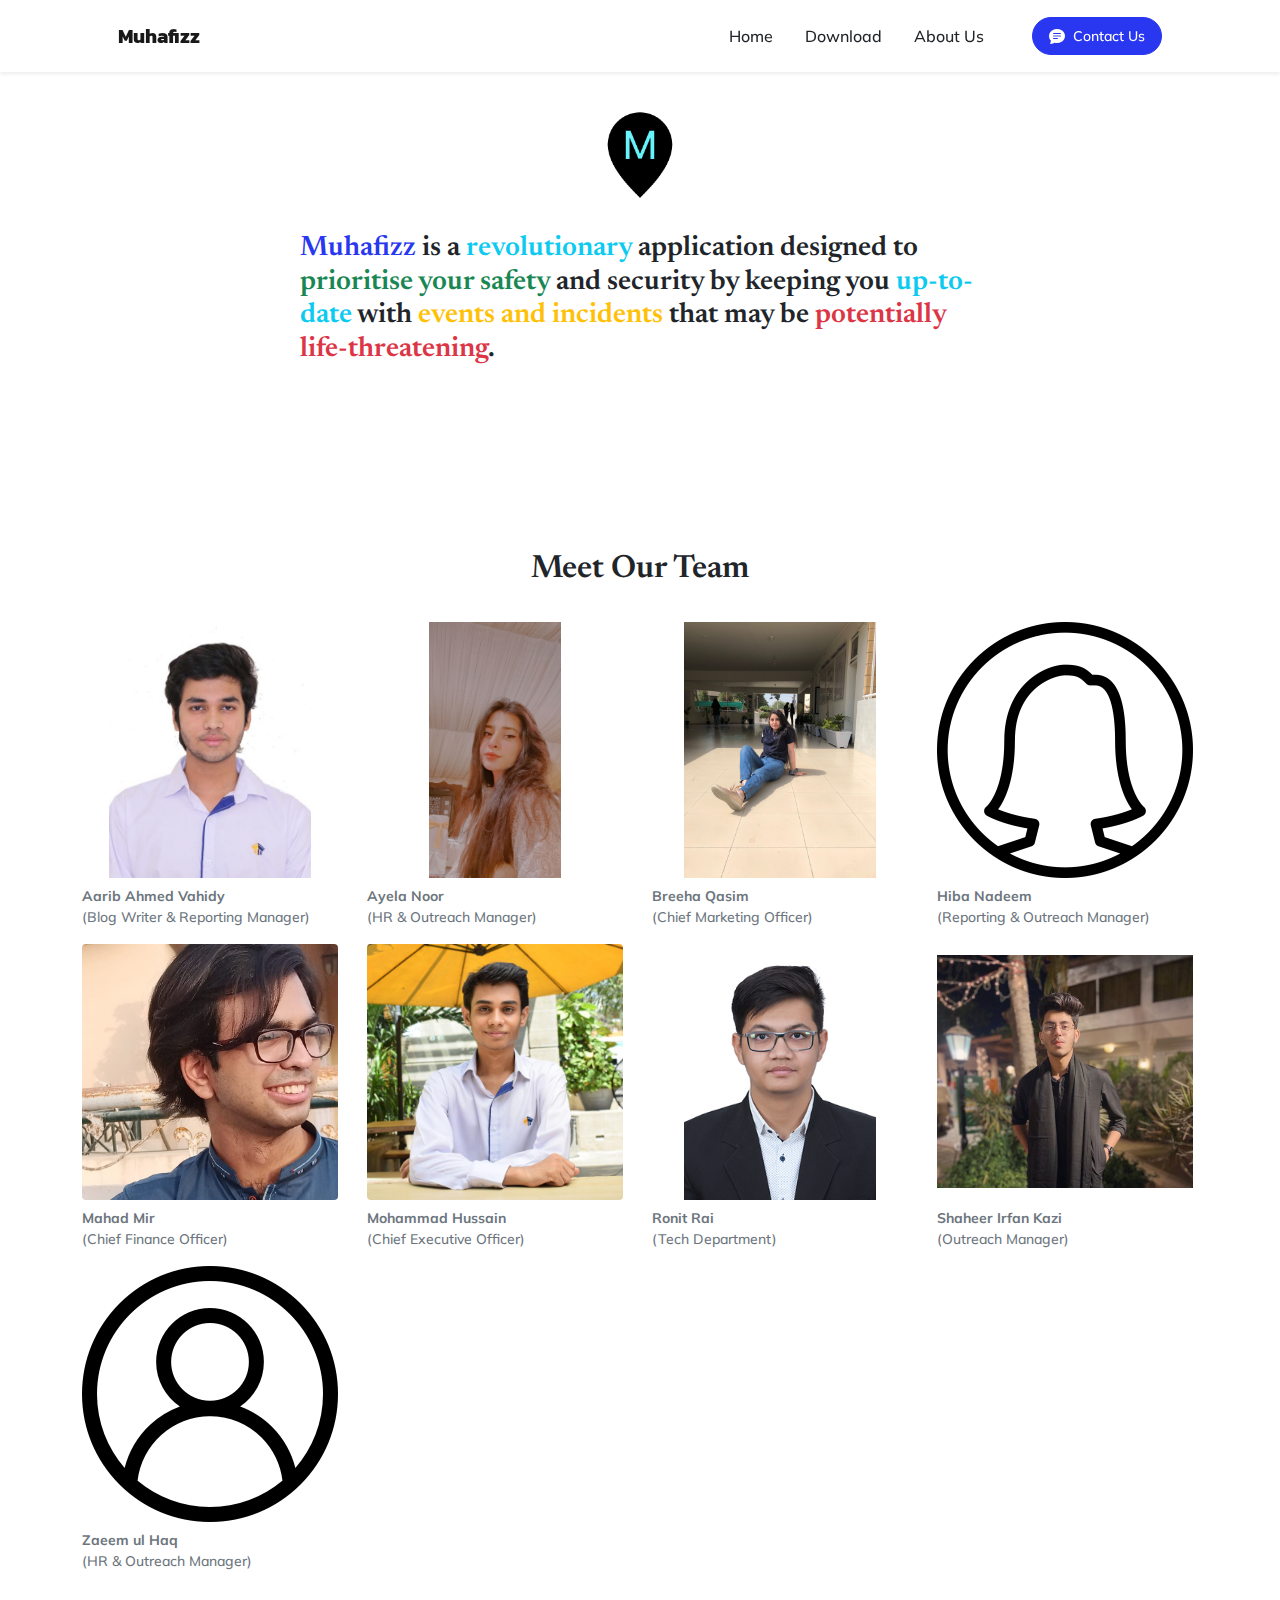
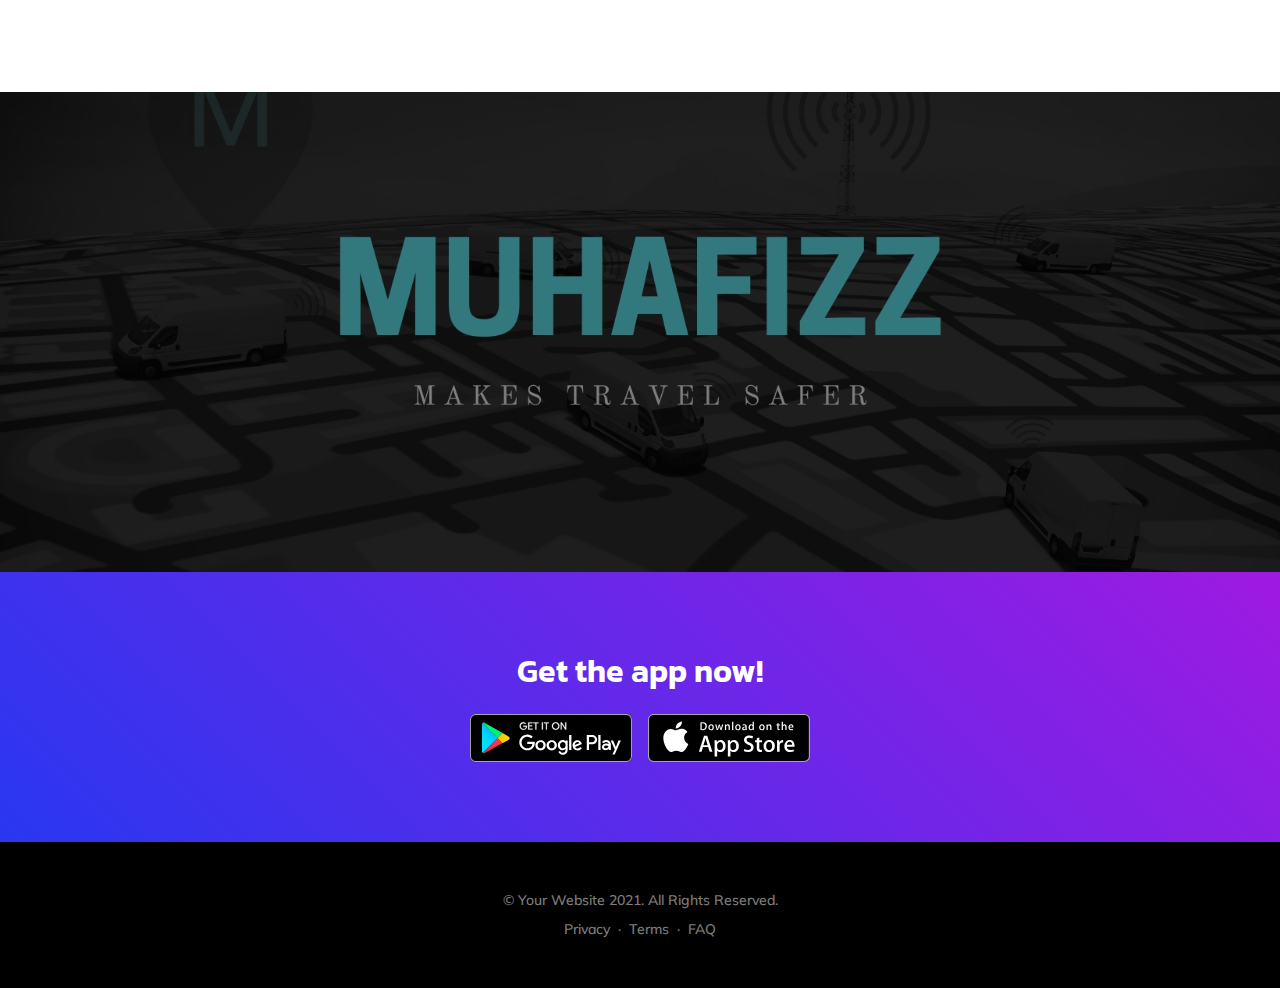
==== about.html @ 5a7ac637 "blog rem" ====
<!DOCTYPE html>
<html lang="en">
    <head>
        <meta charset="utf-8" />
        <meta name="viewport" content="width=device-width, initial-scale=1, shrink-to-fit=no" />
        <meta name="description" content="" />
        <meta name="author" content="" />
        <title>Muhafizz | Travel Safe</title>
        <link rel="icon" type="image/x-icon" href="assets/img/6.ico" />
        <!-- Bootstrap icons-->
        <link href="https://cdn.jsdelivr.net/npm/bootstrap-icons@1.5.0/font/bootstrap-icons.css" rel="stylesheet" />
        <!-- Google fonts-->
        <link rel="preconnect" href="https://fonts.gstatic.com" />
        <link href="https://fonts.googleapis.com/css2?family=Newsreader:ital,wght@0,600;1,600&amp;display=swap" rel="stylesheet" />
        <link href="https://fonts.googleapis.com/css2?family=Mulish:ital,wght@0,300;0,500;0,600;0,700;1,300;1,500;1,600;1,700&amp;display=swap" rel="stylesheet" />
        <link href="https://fonts.googleapis.com/css2?family=Kanit:ital,wght@0,400;1,400&amp;display=swap" rel="stylesheet" />
        <!-- Core theme CSS (includes Bootstrap)-->
        <link href="css/styles.css" rel="stylesheet" />
        <style>
            figure > img{
                aspect-ratio: 1/1;
                 object-fit: scale-down;
                  background-color: white;
                   width: 256px;
            }
        </style>
    </head>
    <body id="page-top">
        <!-- Navigation-->
        <nav class="navbar navbar-expand-lg navbar-light fixed-top shadow-sm" id="mainNav">
            <div class="container px-5">
                <a class="navbar-brand fw-bold" href="index.html">Muhafizz</a>
                <button class="navbar-toggler" type="button" data-bs-toggle="collapse" data-bs-target="#navbarResponsive" aria-controls="navbarResponsive" aria-expanded="false" aria-label="Toggle navigation">
                    Menu
                    <i class="bi-list"></i>
                </button>
                <div class="collapse navbar-collapse" id="navbarResponsive">
                    <ul class="navbar-nav ms-auto me-4 my-3 my-lg-0">
                        <li class="nav-item"><a class="nav-link me-lg-3" href="index.html">Home</a></li>
                        <!-- <li class="nav-item"><a class="nav-link me-lg-3" target="_blank" href="muhafizz.blogspot.com">Blog</a></li>-->
                        <li class="nav-item"><a class="nav-link me-lg-3" href="index.html#download">Download</a></li>
                        <li class="nav-item"><a class="nav-link me-lg-3" href="about.html">About Us</a></li>
                    </ul>
                    <button class="btn btn-primary rounded-pill px-3 mb-2 mb-lg-0" data-bs-toggle="modal" data-bs-target="#feedbackModal">
                        <span class="d-flex align-items-center">
                            <i class="bi-chat-text-fill me-2"></i>
                            <span class="small">Contact Us</span>
                        </span>
                    </button>
                </div>
            </div>
        </nav>
        <br>
        <!-- Quote/testimonial aside-->
        <aside class="pt-5 ">
            <div class="container px-5 ">
                <div class="row gx-5 justify-content-center">
                    <div class="col-xl-8">
                        <center>
                        <img src="assets/img/logotrans.png" alt="..." style="aspect-ratio: 1/1; width: 10rem;" />
                    </center>
                        <div class="h2 fs-3 text-dark mb-4"><span class="text-primary">Muhafizz</span> is a <span class="text-info">revolutionary</span> application designed to <span class="text-success">prioritise your safety</span> and security by keeping you <span class="text-info">up-to-date</span> with <span class="text-warning">events and incidents</span> that may be <span class="text-danger">potentially life-threatening</span>. </div>
                        
                    </div>
                </div>
            </div>
        </aside>
        <!-- Basic features section-->
       
        <section class="container">
            <h2 class="text-center">Meet Our Team</h2>
                <hr>
            <div class="row">
                <figure class="figure col-lg-3 col-md-4 col-sm-6 col-6">
                    <img src="assets/img/Aarib-Ahmed-Vahidy.jpeg" class="figure-img img-fluid rounded" alt="Aarib Ahmed Vahidy">
                    <figcaption class="figure-caption"><b>Aarib Ahmed Vahidy</b> <br> (Blog Writer & Reporting Manager)</figcaption>
                </figure>
                <figure class="figure col-lg-3 col-md-4 col-sm-6 col-6">
                    <img src="assets/img/ayela-noor.jpeg" class="figure-img img-fluid rounded" alt="Aarib Ahmed Vahidy">
                    <figcaption class="figure-caption"><b>Ayela Noor</b> <br> (HR & Outreach Manager)</figcaption>
                </figure>
                <figure class="figure col-lg-3 col-md-4 col-sm-6 col-6">
                    <img src="assets/img/breeha-qasim.jpeg" class="figure-img img-fluid rounded" alt="Breeha Qasim">
                    <figcaption class="figure-caption"><b>Breeha Qasim</b> <br>(Chief Marketing Officer)</figcaption>
                </figure>
                <figure class="figure col-lg-3 col-md-4 col-sm-6 col-6">
                    <img src="assets/img/def-female.png" class="figure-img img-fluid rounded" alt="Breeha Qasim">
                    <figcaption class="figure-caption"><b>Hiba Nadeem</b> <br>(Reporting & Outreach Manager)</figcaption>
                </figure>
                <figure class="figure col-lg-3 col-md-4 col-sm-6 col-6">
                    <img src="assets/img/mahad-mir.jpeg"  class="figure-img img-fluid rounded" alt="Mahad Mir">
                    <figcaption class="figure-caption"><b>Mahad Mir</b> <br> (Chief Finance Officer)</figcaption>
                </figure>
                <figure class="figure col-lg-3 col-md-4 col-sm-6 col-6">
                    <img src="assets/img/mohammad-hussain.jfif"  class="figure-img img-fluid rounded" alt="Mahad Mir">
                    <figcaption class="figure-caption"><b>Mohammad Hussain</b> <br> (Chief Executive Officer)</figcaption>
                </figure>
                <figure class="figure col-lg-3 col-md-4 col-sm-6 col-6">
                    <img src="assets/img/ronit-rai.jpg"  class="figure-img img-fluid rounded" alt="Mahad Mir">
                    <figcaption class="figure-caption"><b>Ronit Rai</b> <br> (Tech Department)</figcaption>
                </figure>
                <figure class="figure col-lg-3 col-md-4 col-sm-6 col-6">
                    <img src="assets/img/Shaheer-irfan-kazi.jpeg" class="figure-img img-fluid rounded" alt="Shaheer Irfan Kazi">
                    <figcaption class="figure-caption"><b>Shaheer Irfan Kazi</b> <br>(Outreach Manager)</figcaption>
                </figure>
                <figure class="figure col-lg-3 col-md-4 col-sm-6 col-6">
                    <img src="assets/img/def-male.png" class="figure-img img-fluid rounded" alt="Shaheer Irfan Kazi">
                    <figcaption class="figure-caption"><b>Zaeem ul Haq</b> <br>(HR & Outreach Manager)</figcaption>
                </figure>
                
            </div>

            <br>
        <div class="text-center" style="justify-content: center;">
           
        </div>
        </section>
       
         <!-- Call to action section-->
        <section class="cta">
            <div class="cta-content">
                <div class="container px-5">
                    
                    
                </div>
            </div>
        </section>
        <!-- App badge section-->
        <section class="bg-gradient-primary-to-secondary" id="download">
            <div class="container px-5">
                <h2 class="text-center text-white font-alt mb-4">Get the app now!</h2>
                <div class="d-flex flex-column flex-lg-row align-items-center justify-content-center">
                    <a class="me-lg-3 mb-4 mb-lg-0" href="#!"><img class="app-badge" src="assets/img/google-play-badge.svg" alt="..." /></a>
                    <a href="#!"><img class="app-badge" src="assets/img/app-store-badge.svg" alt="..." /></a>
                </div>
            </div>
        </section>
        <!-- Footer-->
        <footer class="bg-black text-center py-5">
            <div class="container px-5">
                <div class="text-white-50 small">
                    <div class="mb-2">&copy; Your Website 2021. All Rights Reserved.</div>
                    <a href="#!">Privacy</a>
                    <span class="mx-1">&middot;</span>
                    <a href="#!">Terms</a>
                    <span class="mx-1">&middot;</span>
                    <a href="#!">FAQ</a>
                </div>
            </div>
        </footer>

        <div class="modal fade" id="feedbackModal" tabindex="-1" aria-labelledby="feedbackModalLabel" aria-hidden="true">
            <div class="modal-dialog modal-dialog-centered">
                <div class="modal-content">
                    <div class="modal-header bg-gradient-primary-to-secondary p-4">
                        <h5 class="modal-title font-alt text-white" id="feedbackModalLabel">Contact Us</h5>
                        <button class="btn-close btn-close-white" type="button" data-bs-dismiss="modal" aria-label="Close"></button>
                    </div>
                    <div class="modal-body border-0 p-4">
                        <p>Official Email: muhafizz.2021@gmail.com</p>
            <p>Alternate Contact Links: <a target="_blank" href="https://linktr.ee/muhafizzofficial">Linktree</a></p>
                    </div>
                </div>
            </div>
        </div>
       
        <!-- Bootstrap core JS-->
        <script src="https://cdn.jsdelivr.net/npm/bootstrap@5.1.3/dist/js/bootstrap.bundle.min.js"></script>
        <!-- Core theme JS-->
        <script src="js/scripts.js"></script>
    </body>
</html>
---- css/styles.css ----
@charset "UTF-8";
:root {
  --bs-blue: #2937f0;
  --bs-indigo: #6610f2;
  --bs-purple: #9f1ae2;
  --bs-pink: #d63384;
  --bs-red: #dc3545;
  --bs-orange: #fd7e14;
  --bs-yellow: #ffc107;
  --bs-green: #198754;
  --bs-teal: #20c997;
  --bs-cyan: #0dcaf0;
  --bs-white: #fff;
  --bs-gray: #6c757d;
  --bs-gray-dark: #343a40;
  --bs-gray-100: #f8f9fa;
  --bs-gray-200: #e9ecef;
  --bs-gray-300: #dee2e6;
  --bs-gray-400: #ced4da;
  --bs-gray-500: #adb5bd;
  --bs-gray-600: #6c757d;
  --bs-gray-700: #495057;
  --bs-gray-800: #343a40;
  --bs-gray-900: #212529;
  --bs-primary: #2937f0;
  --bs-secondary: #9f1ae2;
  --bs-success: #198754;
  --bs-info: #0dcaf0;
  --bs-warning: #ffc107;
  --bs-danger: #dc3545;
  --bs-light: #f8f9fa;
  --bs-dark: #212529;
  --bs-primary-rgb: 41, 55, 240;
  --bs-secondary-rgb: 159, 26, 226;
  --bs-success-rgb: 25, 135, 84;
  --bs-info-rgb: 13, 202, 240;
  --bs-warning-rgb: 255, 193, 7;
  --bs-danger-rgb: 220, 53, 69;
  --bs-light-rgb: 248, 249, 250;
  --bs-dark-rgb: 33, 37, 41;
  --bs-white-rgb: 255, 255, 255;
  --bs-black-rgb: 0, 0, 0;
  --bs-body-color-rgb: 33, 37, 41;
  --bs-body-bg-rgb: 255, 255, 255;
  --bs-font-sans-serif: system-ui, -apple-system, "Segoe UI", Roboto, "Helvetica Neue", Arial, "Noto Sans", "Liberation Sans", sans-serif, "Apple Color Emoji", "Segoe UI Emoji", "Segoe UI Symbol", "Noto Color Emoji";
  --bs-font-monospace: SFMono-Regular, Menlo, Monaco, Consolas, "Liberation Mono", "Courier New", monospace;
  --bs-gradient: linear-gradient(180deg, rgba(255, 255, 255, 0.15), rgba(255, 255, 255, 0));
  --bs-body-font-family: Mulish, -apple-system, BlinkMacSystemFont, Segoe UI, Roboto, Helvetica Neue, Arial, sans-serif, Apple Color Emoji, Segoe UI Emoji, Segoe UI Symbol, Noto Color Emoji;
  --bs-body-font-size: 1rem;
  --bs-body-font-weight: 500;
  --bs-body-line-height: 1.5;
  --bs-body-color: #212529;
  --bs-body-bg: #fff;
}

*,
*::before,
*::after {
  box-sizing: border-box;
}

@media (prefers-reduced-motion: no-preference) {
  :root {
    scroll-behavior: smooth;
  }
}

body {
  margin: 0;
  font-family: var(--bs-body-font-family);
  font-size: var(--bs-body-font-size);
  font-weight: var(--bs-body-font-weight);
  line-height: var(--bs-body-line-height);
  color: var(--bs-body-color);
  text-align: var(--bs-body-text-align);
  background-color: var(--bs-body-bg);
  -webkit-text-size-adjust: 100%;
  -webkit-tap-highlight-color: rgba(0, 0, 0, 0);
}

hr {
  margin: 1rem 0;
  color: inherit;
  background-color:transparent;
  border: 0;
  opacity: 0.25;
}

hr:not([size]) {
  height: 1px;
}

h6, .h6, h5, .h5, h4, .h4, h3, .h3, h2, .h2, h1, .h1 {
  margin-top: 0;
  margin-bottom: 0.5rem;
  font-family: "Newsreader", -apple-system, BlinkMacSystemFont, "Segoe UI", Roboto, "Helvetica Neue", Arial, sans-serif, "Apple Color Emoji", "Segoe UI Emoji", "Segoe UI Symbol", "Noto Color Emoji";
  font-weight: 600;
  line-height: 1.2;
}

h1, .h1 {
  font-size: calc(1.375rem + 1.5vw);
}
@media (min-width: 1200px) {
  h1, .h1 {
    font-size: 2.5rem;
  }
}

h2, .h2 {
  font-size: calc(1.325rem + 0.9vw);
}
@media (min-width: 1200px) {
  h2, .h2 {
    font-size: 2rem;
  }
}

h3, .h3 {
  font-size: calc(1.3rem + 0.6vw);
}
@media (min-width: 1200px) {
  h3, .h3 {
    font-size: 1.75rem;
  }
}

h4, .h4 {
  font-size: calc(1.275rem + 0.3vw);
}
@media (min-width: 1200px) {
  h4, .h4 {
    font-size: 1.5rem;
  }
}

h5, .h5 {
  font-size: 1.25rem;
}

h6, .h6 {
  font-size: 1rem;
}

p {
  margin-top: 0;
  margin-bottom: 1rem;
}

abbr[title],
abbr[data-bs-original-title] {
  -webkit-text-decoration: underline dotted;
          text-decoration: underline dotted;
  cursor: help;
  -webkit-text-decoration-skip-ink: none;
          text-decoration-skip-ink: none;
}

address {
  margin-bottom: 1rem;
  font-style: normal;
  line-height: inherit;
}

ol,
ul {
  padding-left: 2rem;
}

ol,
ul,
dl {
  margin-top: 0;
  margin-bottom: 1rem;
}

ol ol,
ul ul,
ol ul,
ul ol {
  margin-bottom: 0;
}

dt {
  font-weight: 700;
}

dd {
  margin-bottom: 0.5rem;
  margin-left: 0;
}

blockquote {
  margin: 0 0 1rem;
}

b,
strong {
  font-weight: bolder;
}

small, .small {
  font-size: 0.875em;
}

mark, .mark {
  padding: 0.2em;
  background-color: #fcf8e3;
}

sub,
sup {
  position: relative;
  font-size: 0.75em;
  line-height: 0;
  vertical-align: baseline;
}

sub {
  bottom: -0.25em;
}

sup {
  top: -0.5em;
}

a {
  color: #2937f0;
  text-decoration: underline;
}
a:hover {
  color: #212cc0;
}

a:not([href]):not([class]), a:not([href]):not([class]):hover {
  color: inherit;
  text-decoration: none;
}

pre,
code,
kbd,
samp {
  font-family: var(--bs-font-monospace);
  font-size: 1em;
  direction: ltr /* rtl:ignore */;
  unicode-bidi: bidi-override;
}

pre {
  display: block;
  margin-top: 0;
  margin-bottom: 1rem;
  overflow: auto;
  font-size: 0.875em;
}
pre code {
  font-size: inherit;
  color: inherit;
  word-break: normal;
}

code {
  font-size: 0.875em;
  color: #d63384;
  word-wrap: break-word;
}
a > code {
  color: inherit;
}

kbd {
  padding: 0.2rem 0.4rem;
  font-size: 0.875em;
  color: #fff;
  background-color: #212529;
  border-radius: 0.2rem;
}
kbd kbd {
  padding: 0;
  font-size: 1em;
  font-weight: 700;
}

figure {
  margin: 0 0 1rem;
}

img,
svg {
  vertical-align: middle;
}

table {
  caption-side: bottom;
  border-collapse: collapse;
}

caption {
  padding-top: 0.5rem;
  padding-bottom: 0.5rem;
  color: #6c757d;
  text-align: left;
}

th {
  text-align: inherit;
  text-align: -webkit-match-parent;
}

thead,
tbody,
tfoot,
tr,
td,
th {
  border-color: inherit;
  border-style: solid;
  border-width: 0;
}

label {
  display: inline-block;
}

button {
  border-radius: 0;
}

button:focus:not(:focus-visible) {
  outline: 0;
}

input,
button,
select,
optgroup,
textarea {
  margin: 0;
  font-family: inherit;
  font-size: inherit;
  line-height: inherit;
}

button,
select {
  text-transform: none;
}

[role=button] {
  cursor: pointer;
}

select {
  word-wrap: normal;
}
select:disabled {
  opacity: 1;
}

[list]::-webkit-calendar-picker-indicator {
  display: none;
}

button,
[type=button],
[type=reset],
[type=submit] {
  -webkit-appearance: button;
}
button:not(:disabled),
[type=button]:not(:disabled),
[type=reset]:not(:disabled),
[type=submit]:not(:disabled) {
  cursor: pointer;
}

::-moz-focus-inner {
  padding: 0;
  border-style: none;
}

textarea {
  resize: vertical;
}

fieldset {
  min-width: 0;
  padding: 0;
  margin: 0;
  border: 0;
}

legend {
  float: left;
  width: 100%;
  padding: 0;
  margin-bottom: 0.5rem;
  font-size: calc(1.275rem + 0.3vw);
  line-height: inherit;
}
@media (min-width: 1200px) {
  legend {
    font-size: 1.5rem;
  }
}
legend + * {
  clear: left;
}

::-webkit-datetime-edit-fields-wrapper,
::-webkit-datetime-edit-text,
::-webkit-datetime-edit-minute,
::-webkit-datetime-edit-hour-field,
::-webkit-datetime-edit-day-field,
::-webkit-datetime-edit-month-field,
::-webkit-datetime-edit-year-field {
  padding: 0;
}

::-webkit-inner-spin-button {
  height: auto;
}

[type=search] {
  outline-offset: -2px;
  -webkit-appearance: textfield;
}

/* rtl:raw:
[type="tel"],
[type="url"],
[type="email"],
[type="number"] {
  direction: ltr;
}
*/
::-webkit-search-decoration {
  -webkit-appearance: none;
}

::-webkit-color-swatch-wrapper {
  padding: 0;
}

::-webkit-file-upload-button {
  font: inherit;
}

::file-selector-button {
  font: inherit;
}

::-webkit-file-upload-button {
  font: inherit;
  -webkit-appearance: button;
}

output {
  display: inline-block;
}

iframe {
  border: 0;
}

summary {
  display: list-item;
  cursor: pointer;
}

progress {
  vertical-align: baseline;
}

[hidden] {
  display: none !important;
}

.lead {
  font-size: 1.25rem;
  font-weight: 300;
}

.display-1 {
  font-size: calc(1.625rem + 4.5vw);
  font-weight: 300;
  line-height: 1.2;
}
@media (min-width: 1200px) {
  .display-1 {
    font-size: 5rem;
  }
}

.display-2 {
  font-size: calc(1.575rem + 3.9vw);
  font-weight: 300;
  line-height: 1.2;
}
@media (min-width: 1200px) {
  .display-2 {
    font-size: 4.5rem;
  }
}

.display-3 {
  font-size: calc(1.525rem + 3.3vw);
  font-weight: 300;
  line-height: 1.2;
}
@media (min-width: 1200px) {
  .display-3 {
    font-size: 4rem;
  }
}

.display-4 {
  font-size: calc(1.475rem + 2.7vw);
  font-weight: 300;
  line-height: 1.2;
}
@media (min-width: 1200px) {
  .display-4 {
    font-size: 3.5rem;
  }
}

.display-5 {
  font-size: calc(1.425rem + 2.1vw);
  font-weight: 300;
  line-height: 1.2;
}
@media (min-width: 1200px) {
  .display-5 {
    font-size: 3rem;
  }
}

.display-6 {
  font-size: calc(1.375rem + 1.5vw);
  font-weight: 300;
  line-height: 1.2;
}
@media (min-width: 1200px) {
  .display-6 {
    font-size: 2.5rem;
  }
}

.list-unstyled {
  padding-left: 0;
  list-style: none;
}

.list-inline {
  padding-left: 0;
  list-style: none;
}

.list-inline-item {
  display: inline-block;
}
.list-inline-item:not(:last-child) {
  margin-right: 0.5rem;
}

.initialism {
  font-size: 0.875em;
  text-transform: uppercase;
}

.blockquote {
  margin-bottom: 1rem;
  font-size: 1.25rem;
}
.blockquote > :last-child {
  margin-bottom: 0;
}

.blockquote-footer {
  margin-top: -1rem;
  margin-bottom: 1rem;
  font-size: 0.875em;
  color: #6c757d;
}
.blockquote-footer::before {
  content: "— ";
}

.img-fluid {
  max-width: 100%;
  height: auto;
}

.img-thumbnail {
  padding: 0.25rem;
  background-color: #fff;
  border: 1px solid #dee2e6;
  border-radius: 0.25rem;
  max-width: 100%;
  height: auto;
}

.figure {
  display: inline-block;
}

.figure-img {
  margin-bottom: 0.5rem;
  line-height: 1;
}

.figure-caption {
  font-size: 0.875em;
  color: #6c757d;
}

.container,
.container-fluid,
.container-xxl,
.container-xl,
.container-lg,
.container-md,
.container-sm {
  width: 100%;
  padding-right: var(--bs-gutter-x, 0.75rem);
  padding-left: var(--bs-gutter-x, 0.75rem);
  margin-right: auto;
  margin-left: auto;
}

@media (min-width: 576px) {
  .container-sm, .container {
    max-width: 540px;
  }
}
@media (min-width: 768px) {
  .container-md, .container-sm, .container {
    max-width: 720px;
  }
}
@media (min-width: 992px) {
  .container-lg, .container-md, .container-sm, .container {
    max-width: 960px;
  }
}
@media (min-width: 1200px) {
  .container-xl, .container-lg, .container-md, .container-sm, .container {
    max-width: 1140px;
  }
}
@media (min-width: 1400px) {
  .container-xxl, .container-xl, .container-lg, .container-md, .container-sm, .container {
    max-width: 1320px;
  }
}
.row {
  --bs-gutter-x: 1.5rem;
  --bs-gutter-y: 0;
  display: flex;
  flex-wrap: wrap;
  margin-top: calc(-1 * var(--bs-gutter-y));
  margin-right: calc(-0.5 * var(--bs-gutter-x));
  margin-left: calc(-0.5 * var(--bs-gutter-x));
}
.row > * {
  flex-shrink: 0;
  width: 100%;
  max-width: 100%;
  padding-right: calc(var(--bs-gutter-x) * 0.5);
  padding-left: calc(var(--bs-gutter-x) * 0.5);
  margin-top: var(--bs-gutter-y);
}

.col {
  flex: 1 0 0%;
}

.row-cols-auto > * {
  flex: 0 0 auto;
  width: auto;
}

.row-cols-1 > * {
  flex: 0 0 auto;
  width: 100%;
}

.row-cols-2 > * {
  flex: 0 0 auto;
  width: 50%;
}

.row-cols-3 > * {
  flex: 0 0 auto;
  width: 33.3333333333%;
}

.row-cols-4 > * {
  flex: 0 0 auto;
  width: 25%;
}

.row-cols-5 > * {
  flex: 0 0 auto;
  width: 20%;
}

.row-cols-6 > * {
  flex: 0 0 auto;
  width: 16.6666666667%;
}

.col-auto {
  flex: 0 0 auto;
  width: auto;
}

.col-1 {
  flex: 0 0 auto;
  width: 8.33333333%;
}

.col-2 {
  flex: 0 0 auto;
  width: 16.66666667%;
}

.col-3 {
  flex: 0 0 auto;
  width: 25%;
}

.col-4 {
  flex: 0 0 auto;
  width: 33.33333333%;
}

.col-5 {
  flex: 0 0 auto;
  width: 41.66666667%;
}

.col-6 {
  flex: 0 0 auto;
  width: 50%;
}

.col-7 {
  flex: 0 0 auto;
  width: 58.33333333%;
}

.col-8 {
  flex: 0 0 auto;
  width: 66.66666667%;
}

.col-9 {
  flex: 0 0 auto;
  width: 75%;
}

.col-10 {
  flex: 0 0 auto;
  width: 83.33333333%;
}

.col-11 {
  flex: 0 0 auto;
  width: 91.66666667%;
}

.col-12 {
  flex: 0 0 auto;
  width: 100%;
}

.offset-1 {
  margin-left: 8.33333333%;
}

.offset-2 {
  margin-left: 16.66666667%;
}

.offset-3 {
  margin-left: 25%;
}

.offset-4 {
  margin-left: 33.33333333%;
}

.offset-5 {
  margin-left: 41.66666667%;
}

.offset-6 {
  margin-left: 50%;
}

.offset-7 {
  margin-left: 58.33333333%;
}

.offset-8 {
  margin-left: 66.66666667%;
}

.offset-9 {
  margin-left: 75%;
}

.offset-10 {
  margin-left: 83.33333333%;
}

.offset-11 {
  margin-left: 91.66666667%;
}

.g-0,
.gx-0 {
  --bs-gutter-x: 0;
}

.g-0,
.gy-0 {
  --bs-gutter-y: 0;
}

.g-1,
.gx-1 {
  --bs-gutter-x: 0.25rem;
}

.g-1,
.gy-1 {
  --bs-gutter-y: 0.25rem;
}

.g-2,
.gx-2 {
  --bs-gutter-x: 0.5rem;
}

.g-2,
.gy-2 {
  --bs-gutter-y: 0.5rem;
}

.g-3,
.gx-3 {
  --bs-gutter-x: 1rem;
}

.g-3,
.gy-3 {
  --bs-gutter-y: 1rem;
}

.g-4,
.gx-4 {
  --bs-gutter-x: 1.5rem;
}

.g-4,
.gy-4 {
  --bs-gutter-y: 1.5rem;
}

.g-5,
.gx-5 {
  --bs-gutter-x: 3rem;
}

.g-5,
.gy-5 {
  --bs-gutter-y: 3rem;
}

@media (min-width: 576px) {
  .col-sm {
    flex: 1 0 0%;
  }

  .row-cols-sm-auto > * {
    flex: 0 0 auto;
    width: auto;
  }

  .row-cols-sm-1 > * {
    flex: 0 0 auto;
    width: 100%;
  }

  .row-cols-sm-2 > * {
    flex: 0 0 auto;
    width: 50%;
  }

  .row-cols-sm-3 > * {
    flex: 0 0 auto;
    width: 33.3333333333%;
  }

  .row-cols-sm-4 > * {
    flex: 0 0 auto;
    width: 25%;
  }

  .row-cols-sm-5 > * {
    flex: 0 0 auto;
    width: 20%;
  }

  .row-cols-sm-6 > * {
    flex: 0 0 auto;
    width: 16.6666666667%;
  }

  .col-sm-auto {
    flex: 0 0 auto;
    width: auto;
  }

  .col-sm-1 {
    flex: 0 0 auto;
    width: 8.33333333%;
  }

  .col-sm-2 {
    flex: 0 0 auto;
    width: 16.66666667%;
  }

  .col-sm-3 {
    flex: 0 0 auto;
    width: 25%;
  }

  .col-sm-4 {
    flex: 0 0 auto;
    width: 33.33333333%;
  }

  .col-sm-5 {
    flex: 0 0 auto;
    width: 41.66666667%;
  }

  .col-sm-6 {
    flex: 0 0 auto;
    width: 50%;
  }

  .col-sm-7 {
    flex: 0 0 auto;
    width: 58.33333333%;
  }

  .col-sm-8 {
    flex: 0 0 auto;
    width: 66.66666667%;
  }

  .col-sm-9 {
    flex: 0 0 auto;
    width: 75%;
  }

  .col-sm-10 {
    flex: 0 0 auto;
    width: 83.33333333%;
  }

  .col-sm-11 {
    flex: 0 0 auto;
    width: 91.66666667%;
  }

  .col-sm-12 {
    flex: 0 0 auto;
    width: 100%;
  }

  .offset-sm-0 {
    margin-left: 0;
  }

  .offset-sm-1 {
    margin-left: 8.33333333%;
  }

  .offset-sm-2 {
    margin-left: 16.66666667%;
  }

  .offset-sm-3 {
    margin-left: 25%;
  }

  .offset-sm-4 {
    margin-left: 33.33333333%;
  }

  .offset-sm-5 {
    margin-left: 41.66666667%;
  }

  .offset-sm-6 {
    margin-left: 50%;
  }

  .offset-sm-7 {
    margin-left: 58.33333333%;
  }

  .offset-sm-8 {
    margin-left: 66.66666667%;
  }

  .offset-sm-9 {
    margin-left: 75%;
  }

  .offset-sm-10 {
    margin-left: 83.33333333%;
  }

  .offset-sm-11 {
    margin-left: 91.66666667%;
  }

  .g-sm-0,
.gx-sm-0 {
    --bs-gutter-x: 0;
  }

  .g-sm-0,
.gy-sm-0 {
    --bs-gutter-y: 0;
  }

  .g-sm-1,
.gx-sm-1 {
    --bs-gutter-x: 0.25rem;
  }

  .g-sm-1,
.gy-sm-1 {
    --bs-gutter-y: 0.25rem;
  }

  .g-sm-2,
.gx-sm-2 {
    --bs-gutter-x: 0.5rem;
  }

  .g-sm-2,
.gy-sm-2 {
    --bs-gutter-y: 0.5rem;
  }

  .g-sm-3,
.gx-sm-3 {
    --bs-gutter-x: 1rem;
  }

  .g-sm-3,
.gy-sm-3 {
    --bs-gutter-y: 1rem;
  }

  .g-sm-4,
.gx-sm-4 {
    --bs-gutter-x: 1.5rem;
  }

  .g-sm-4,
.gy-sm-4 {
    --bs-gutter-y: 1.5rem;
  }

  .g-sm-5,
.gx-sm-5 {
    --bs-gutter-x: 3rem;
  }

  .g-sm-5,
.gy-sm-5 {
    --bs-gutter-y: 3rem;
  }
}
@media (min-width: 768px) {
  .col-md {
    flex: 1 0 0%;
  }

  .row-cols-md-auto > * {
    flex: 0 0 auto;
    width: auto;
  }

  .row-cols-md-1 > * {
    flex: 0 0 auto;
    width: 100%;
  }

  .row-cols-md-2 > * {
    flex: 0 0 auto;
    width: 50%;
  }

  .row-cols-md-3 > * {
    flex: 0 0 auto;
    width: 33.3333333333%;
  }

  .row-cols-md-4 > * {
    flex: 0 0 auto;
    width: 25%;
  }

  .row-cols-md-5 > * {
    flex: 0 0 auto;
    width: 20%;
  }

  .row-cols-md-6 > * {
    flex: 0 0 auto;
    width: 16.6666666667%;
  }

  .col-md-auto {
    flex: 0 0 auto;
    width: auto;
  }

  .col-md-1 {
    flex: 0 0 auto;
    width: 8.33333333%;
  }

  .col-md-2 {
    flex: 0 0 auto;
    width: 16.66666667%;
  }

  .col-md-3 {
    flex: 0 0 auto;
    width: 25%;
  }

  .col-md-4 {
    flex: 0 0 auto;
    width: 33.33333333%;
  }

  .col-md-5 {
    flex: 0 0 auto;
    width: 41.66666667%;
  }

  .col-md-6 {
    flex: 0 0 auto;
    width: 50%;
  }

  .col-md-7 {
    flex: 0 0 auto;
    width: 58.33333333%;
  }

  .col-md-8 {
    flex: 0 0 auto;
    width: 66.66666667%;
  }

  .col-md-9 {
    flex: 0 0 auto;
    width: 75%;
  }

  .col-md-10 {
    flex: 0 0 auto;
    width: 83.33333333%;
  }

  .col-md-11 {
    flex: 0 0 auto;
    width: 91.66666667%;
  }

  .col-md-12 {
    flex: 0 0 auto;
    width: 100%;
  }

  .offset-md-0 {
    margin-left: 0;
  }

  .offset-md-1 {
    margin-left: 8.33333333%;
  }

  .offset-md-2 {
    margin-left: 16.66666667%;
  }

  .offset-md-3 {
    margin-left: 25%;
  }

  .offset-md-4 {
    margin-left: 33.33333333%;
  }

  .offset-md-5 {
    margin-left: 41.66666667%;
  }

  .offset-md-6 {
    margin-left: 50%;
  }

  .offset-md-7 {
    margin-left: 58.33333333%;
  }

  .offset-md-8 {
    margin-left: 66.66666667%;
  }

  .offset-md-9 {
    margin-left: 75%;
  }

  .offset-md-10 {
    margin-left: 83.33333333%;
  }

  .offset-md-11 {
    margin-left: 91.66666667%;
  }

  .g-md-0,
.gx-md-0 {
    --bs-gutter-x: 0;
  }

  .g-md-0,
.gy-md-0 {
    --bs-gutter-y: 0;
  }

  .g-md-1,
.gx-md-1 {
    --bs-gutter-x: 0.25rem;
  }

  .g-md-1,
.gy-md-1 {
    --bs-gutter-y: 0.25rem;
  }

  .g-md-2,
.gx-md-2 {
    --bs-gutter-x: 0.5rem;
  }

  .g-md-2,
.gy-md-2 {
    --bs-gutter-y: 0.5rem;
  }

  .g-md-3,
.gx-md-3 {
    --bs-gutter-x: 1rem;
  }

  .g-md-3,
.gy-md-3 {
    --bs-gutter-y: 1rem;
  }

  .g-md-4,
.gx-md-4 {
    --bs-gutter-x: 1.5rem;
  }

  .g-md-4,
.gy-md-4 {
    --bs-gutter-y: 1.5rem;
  }

  .g-md-5,
.gx-md-5 {
    --bs-gutter-x: 3rem;
  }

  .g-md-5,
.gy-md-5 {
    --bs-gutter-y: 3rem;
  }
}
@media (min-width: 992px) {
  .col-lg {
    flex: 1 0 0%;
  }

  .row-cols-lg-auto > * {
    flex: 0 0 auto;
    width: auto;
  }

  .row-cols-lg-1 > * {
    flex: 0 0 auto;
    width: 100%;
  }

  .row-cols-lg-2 > * {
    flex: 0 0 auto;
    width: 50%;
  }

  .row-cols-lg-3 > * {
    flex: 0 0 auto;
    width: 33.3333333333%;
  }

  .row-cols-lg-4 > * {
    flex: 0 0 auto;
    width: 25%;
  }

  .row-cols-lg-5 > * {
    flex: 0 0 auto;
    width: 20%;
  }

  .row-cols-lg-6 > * {
    flex: 0 0 auto;
    width: 16.6666666667%;
  }

  .col-lg-auto {
    flex: 0 0 auto;
    width: auto;
  }

  .col-lg-1 {
    flex: 0 0 auto;
    width: 8.33333333%;
  }

  .col-lg-2 {
    flex: 0 0 auto;
    width: 16.66666667%;
  }

  .col-lg-3 {
    flex: 0 0 auto;
    width: 25%;
  }

  .col-lg-4 {
    flex: 0 0 auto;
    width: 33.33333333%;
  }

  .col-lg-5 {
    flex: 0 0 auto;
    width: 41.66666667%;
  }

  .col-lg-6 {
    flex: 0 0 auto;
    width: 50%;
  }

  .col-lg-7 {
    flex: 0 0 auto;
    width: 58.33333333%;
  }

  .col-lg-8 {
    flex: 0 0 auto;
    width: 66.66666667%;
  }

  .col-lg-9 {
    flex: 0 0 auto;
    width: 75%;
  }

  .col-lg-10 {
    flex: 0 0 auto;
    width: 83.33333333%;
  }

  .col-lg-11 {
    flex: 0 0 auto;
    width: 91.66666667%;
  }

  .col-lg-12 {
    flex: 0 0 auto;
    width: 100%;
  }

  .offset-lg-0 {
    margin-left: 0;
  }

  .offset-lg-1 {
    margin-left: 8.33333333%;
  }

  .offset-lg-2 {
    margin-left: 16.66666667%;
  }

  .offset-lg-3 {
    margin-left: 25%;
  }

  .offset-lg-4 {
    margin-left: 33.33333333%;
  }

  .offset-lg-5 {
    margin-left: 41.66666667%;
  }

  .offset-lg-6 {
    margin-left: 50%;
  }

  .offset-lg-7 {
    margin-left: 58.33333333%;
  }

  .offset-lg-8 {
    margin-left: 66.66666667%;
  }

  .offset-lg-9 {
    margin-left: 75%;
  }

  .offset-lg-10 {
    margin-left: 83.33333333%;
  }

  .offset-lg-11 {
    margin-left: 91.66666667%;
  }

  .g-lg-0,
.gx-lg-0 {
    --bs-gutter-x: 0;
  }

  .g-lg-0,
.gy-lg-0 {
    --bs-gutter-y: 0;
  }

  .g-lg-1,
.gx-lg-1 {
    --bs-gutter-x: 0.25rem;
  }

  .g-lg-1,
.gy-lg-1 {
    --bs-gutter-y: 0.25rem;
  }

  .g-lg-2,
.gx-lg-2 {
    --bs-gutter-x: 0.5rem;
  }

  .g-lg-2,
.gy-lg-2 {
    --bs-gutter-y: 0.5rem;
  }

  .g-lg-3,
.gx-lg-3 {
    --bs-gutter-x: 1rem;
  }

  .g-lg-3,
.gy-lg-3 {
    --bs-gutter-y: 1rem;
  }

  .g-lg-4,
.gx-lg-4 {
    --bs-gutter-x: 1.5rem;
  }

  .g-lg-4,
.gy-lg-4 {
    --bs-gutter-y: 1.5rem;
  }

  .g-lg-5,
.gx-lg-5 {
    --bs-gutter-x: 3rem;
  }

  .g-lg-5,
.gy-lg-5 {
    --bs-gutter-y: 3rem;
  }
}
@media (min-width: 1200px) {
  .col-xl {
    flex: 1 0 0%;
  }

  .row-cols-xl-auto > * {
    flex: 0 0 auto;
    width: auto;
  }

  .row-cols-xl-1 > * {
    flex: 0 0 auto;
    width: 100%;
  }

  .row-cols-xl-2 > * {
    flex: 0 0 auto;
    width: 50%;
  }

  .row-cols-xl-3 > * {
    flex: 0 0 auto;
    width: 33.3333333333%;
  }

  .row-cols-xl-4 > * {
    flex: 0 0 auto;
    width: 25%;
  }

  .row-cols-xl-5 > * {
    flex: 0 0 auto;
    width: 20%;
  }

  .row-cols-xl-6 > * {
    flex: 0 0 auto;
    width: 16.6666666667%;
  }

  .col-xl-auto {
    flex: 0 0 auto;
    width: auto;
  }

  .col-xl-1 {
    flex: 0 0 auto;
    width: 8.33333333%;
  }

  .col-xl-2 {
    flex: 0 0 auto;
    width: 16.66666667%;
  }

  .col-xl-3 {
    flex: 0 0 auto;
    width: 25%;
  }

  .col-xl-4 {
    flex: 0 0 auto;
    width: 33.33333333%;
  }

  .col-xl-5 {
    flex: 0 0 auto;
    width: 41.66666667%;
  }

  .col-xl-6 {
    flex: 0 0 auto;
    width: 50%;
  }

  .col-xl-7 {
    flex: 0 0 auto;
    width: 58.33333333%;
  }

  .col-xl-8 {
    flex: 0 0 auto;
    width: 66.66666667%;
  }

  .col-xl-9 {
    flex: 0 0 auto;
    width: 75%;
  }

  .col-xl-10 {
    flex: 0 0 auto;
    width: 83.33333333%;
  }

  .col-xl-11 {
    flex: 0 0 auto;
    width: 91.66666667%;
  }

  .col-xl-12 {
    flex: 0 0 auto;
    width: 100%;
  }

  .offset-xl-0 {
    margin-left: 0;
  }

  .offset-xl-1 {
    margin-left: 8.33333333%;
  }

  .offset-xl-2 {
    margin-left: 16.66666667%;
  }

  .offset-xl-3 {
    margin-left: 25%;
  }

  .offset-xl-4 {
    margin-left: 33.33333333%;
  }

  .offset-xl-5 {
    margin-left: 41.66666667%;
  }

  .offset-xl-6 {
    margin-left: 50%;
  }

  .offset-xl-7 {
    margin-left: 58.33333333%;
  }

  .offset-xl-8 {
    margin-left: 66.66666667%;
  }

  .offset-xl-9 {
    margin-left: 75%;
  }

  .offset-xl-10 {
    margin-left: 83.33333333%;
  }

  .offset-xl-11 {
    margin-left: 91.66666667%;
  }

  .g-xl-0,
.gx-xl-0 {
    --bs-gutter-x: 0;
  }

  .g-xl-0,
.gy-xl-0 {
    --bs-gutter-y: 0;
  }

  .g-xl-1,
.gx-xl-1 {
    --bs-gutter-x: 0.25rem;
  }

  .g-xl-1,
.gy-xl-1 {
    --bs-gutter-y: 0.25rem;
  }

  .g-xl-2,
.gx-xl-2 {
    --bs-gutter-x: 0.5rem;
  }

  .g-xl-2,
.gy-xl-2 {
    --bs-gutter-y: 0.5rem;
  }

  .g-xl-3,
.gx-xl-3 {
    --bs-gutter-x: 1rem;
  }

  .g-xl-3,
.gy-xl-3 {
    --bs-gutter-y: 1rem;
  }

  .g-xl-4,
.gx-xl-4 {
    --bs-gutter-x: 1.5rem;
  }

  .g-xl-4,
.gy-xl-4 {
    --bs-gutter-y: 1.5rem;
  }

  .g-xl-5,
.gx-xl-5 {
    --bs-gutter-x: 3rem;
  }

  .g-xl-5,
.gy-xl-5 {
    --bs-gutter-y: 3rem;
  }
}
@media (min-width: 1400px) {
  .col-xxl {
    flex: 1 0 0%;
  }

  .row-cols-xxl-auto > * {
    flex: 0 0 auto;
    width: auto;
  }

  .row-cols-xxl-1 > * {
    flex: 0 0 auto;
    width: 100%;
  }

  .row-cols-xxl-2 > * {
    flex: 0 0 auto;
    width: 50%;
  }

  .row-cols-xxl-3 > * {
    flex: 0 0 auto;
    width: 33.3333333333%;
  }

  .row-cols-xxl-4 > * {
    flex: 0 0 auto;
    width: 25%;
  }

  .row-cols-xxl-5 > * {
    flex: 0 0 auto;
    width: 20%;
  }

  .row-cols-xxl-6 > * {
    flex: 0 0 auto;
    width: 16.6666666667%;
  }

  .col-xxl-auto {
    flex: 0 0 auto;
    width: auto;
  }

  .col-xxl-1 {
    flex: 0 0 auto;
    width: 8.33333333%;
  }

  .col-xxl-2 {
    flex: 0 0 auto;
    width: 16.66666667%;
  }

  .col-xxl-3 {
    flex: 0 0 auto;
    width: 25%;
  }

  .col-xxl-4 {
    flex: 0 0 auto;
    width: 33.33333333%;
  }

  .col-xxl-5 {
    flex: 0 0 auto;
    width: 41.66666667%;
  }

  .col-xxl-6 {
    flex: 0 0 auto;
    width: 50%;
  }

  .col-xxl-7 {
    flex: 0 0 auto;
    width: 58.33333333%;
  }

  .col-xxl-8 {
    flex: 0 0 auto;
    width: 66.66666667%;
  }

  .col-xxl-9 {
    flex: 0 0 auto;
    width: 75%;
  }

  .col-xxl-10 {
    flex: 0 0 auto;
    width: 83.33333333%;
  }

  .col-xxl-11 {
    flex: 0 0 auto;
    width: 91.66666667%;
  }

  .col-xxl-12 {
    flex: 0 0 auto;
    width: 100%;
  }

  .offset-xxl-0 {
    margin-left: 0;
  }

  .offset-xxl-1 {
    margin-left: 8.33333333%;
  }

  .offset-xxl-2 {
    margin-left: 16.66666667%;
  }

  .offset-xxl-3 {
    margin-left: 25%;
  }

  .offset-xxl-4 {
    margin-left: 33.33333333%;
  }

  .offset-xxl-5 {
    margin-left: 41.66666667%;
  }

  .offset-xxl-6 {
    margin-left: 50%;
  }

  .offset-xxl-7 {
    margin-left: 58.33333333%;
  }

  .offset-xxl-8 {
    margin-left: 66.66666667%;
  }

  .offset-xxl-9 {
    margin-left: 75%;
  }

  .offset-xxl-10 {
    margin-left: 83.33333333%;
  }

  .offset-xxl-11 {
    margin-left: 91.66666667%;
  }

  .g-xxl-0,
.gx-xxl-0 {
    --bs-gutter-x: 0;
  }

  .g-xxl-0,
.gy-xxl-0 {
    --bs-gutter-y: 0;
  }

  .g-xxl-1,
.gx-xxl-1 {
    --bs-gutter-x: 0.25rem;
  }

  .g-xxl-1,
.gy-xxl-1 {
    --bs-gutter-y: 0.25rem;
  }

  .g-xxl-2,
.gx-xxl-2 {
    --bs-gutter-x: 0.5rem;
  }

  .g-xxl-2,
.gy-xxl-2 {
    --bs-gutter-y: 0.5rem;
  }

  .g-xxl-3,
.gx-xxl-3 {
    --bs-gutter-x: 1rem;
  }

  .g-xxl-3,
.gy-xxl-3 {
    --bs-gutter-y: 1rem;
  }

  .g-xxl-4,
.gx-xxl-4 {
    --bs-gutter-x: 1.5rem;
  }

  .g-xxl-4,
.gy-xxl-4 {
    --bs-gutter-y: 1.5rem;
  }

  .g-xxl-5,
.gx-xxl-5 {
    --bs-gutter-x: 3rem;
  }

  .g-xxl-5,
.gy-xxl-5 {
    --bs-gutter-y: 3rem;
  }
}
.table {
  --bs-table-bg: transparent;
  --bs-table-accent-bg: transparent;
  --bs-table-striped-color: #212529;
  --bs-table-striped-bg: rgba(0, 0, 0, 0.05);
  --bs-table-active-color: #212529;
  --bs-table-active-bg: rgba(0, 0, 0, 0.1);
  --bs-table-hover-color: #212529;
  --bs-table-hover-bg: rgba(0, 0, 0, 0.075);
  width: 100%;
  margin-bottom: 1rem;
  color: #212529;
  vertical-align: top;
  border-color: #dee2e6;
}
.table > :not(caption) > * > * {
  padding: 0.5rem 0.5rem;
  background-color: var(--bs-table-bg);
  border-bottom-width: 1px;
  box-shadow: inset 0 0 0 9999px var(--bs-table-accent-bg);
}
.table > tbody {
  vertical-align: inherit;
}
.table > thead {
  vertical-align: bottom;
}
.table > :not(:first-child) {
  border-top: 2px solid currentColor;
}

.caption-top {
  caption-side: top;
}

.table-sm > :not(caption) > * > * {
  padding: 0.25rem 0.25rem;
}

.table-bordered > :not(caption) > * {
  border-width: 1px 0;
}
.table-bordered > :not(caption) > * > * {
  border-width: 0 1px;
}

.table-borderless > :not(caption) > * > * {
  border-bottom-width: 0;
}
.table-borderless > :not(:first-child) {
  border-top-width: 0;
}

.table-striped > tbody > tr:nth-of-type(odd) > * {
  --bs-table-accent-bg: var(--bs-table-striped-bg);
  color: var(--bs-table-striped-color);
}

.table-active {
  --bs-table-accent-bg: var(--bs-table-active-bg);
  color: var(--bs-table-active-color);
}

.table-hover > tbody > tr:hover > * {
  --bs-table-accent-bg: var(--bs-table-hover-bg);
  color: var(--bs-table-hover-color);
}

.table-primary {
  --bs-table-bg: #d4d7fc;
  --bs-table-striped-bg: #c9ccef;
  --bs-table-striped-color: #000;
  --bs-table-active-bg: #bfc2e3;
  --bs-table-active-color: #000;
  --bs-table-hover-bg: #c4c7e9;
  --bs-table-hover-color: #000;
  color: #000;
  border-color: #bfc2e3;
}

.table-secondary {
  --bs-table-bg: #ecd1f9;
  --bs-table-striped-bg: #e0c7ed;
  --bs-table-striped-color: #000;
  --bs-table-active-bg: #d4bce0;
  --bs-table-active-color: #000;
  --bs-table-hover-bg: #dac1e6;
  --bs-table-hover-color: #000;
  color: #000;
  border-color: #d4bce0;
}

.table-success {
  --bs-table-bg: #d1e7dd;
  --bs-table-striped-bg: #c7dbd2;
  --bs-table-striped-color: #000;
  --bs-table-active-bg: #bcd0c7;
  --bs-table-active-color: #000;
  --bs-table-hover-bg: #c1d6cc;
  --bs-table-hover-color: #000;
  color: #000;
  border-color: #bcd0c7;
}

.table-info {
  --bs-table-bg: #cff4fc;
  --bs-table-striped-bg: #c5e8ef;
  --bs-table-striped-color: #000;
  --bs-table-active-bg: #badce3;
  --bs-table-active-color: #000;
  --bs-table-hover-bg: #bfe2e9;
  --bs-table-hover-color: #000;
  color: #000;
  border-color: #badce3;
}

.table-warning {
  --bs-table-bg: #fff3cd;
  --bs-table-striped-bg: #f2e7c3;
  --bs-table-striped-color: #000;
  --bs-table-active-bg: #e6dbb9;
  --bs-table-active-color: #000;
  --bs-table-hover-bg: #ece1be;
  --bs-table-hover-color: #000;
  color: #000;
  border-color: #e6dbb9;
}

.table-danger {
  --bs-table-bg: #f8d7da;
  --bs-table-striped-bg: #eccccf;
  --bs-table-striped-color: #000;
  --bs-table-active-bg: #dfc2c4;
  --bs-table-active-color: #000;
  --bs-table-hover-bg: #e5c7ca;
  --bs-table-hover-color: #000;
  color: #000;
  border-color: #dfc2c4;
}

.table-light {
  --bs-table-bg: #f8f9fa;
  --bs-table-striped-bg: #ecedee;
  --bs-table-striped-color: #000;
  --bs-table-active-bg: #dfe0e1;
  --bs-table-active-color: #000;
  --bs-table-hover-bg: #e5e6e7;
  --bs-table-hover-color: #000;
  color: #000;
  border-color: #dfe0e1;
}

.table-dark {
  --bs-table-bg: #212529;
  --bs-table-striped-bg: #2c3034;
  --bs-table-striped-color: #fff;
  --bs-table-active-bg: #373b3e;
  --bs-table-active-color: #fff;
  --bs-table-hover-bg: #323539;
  --bs-table-hover-color: #fff;
  color: #fff;
  border-color: #373b3e;
}

.table-responsive {
  overflow-x: auto;
  -webkit-overflow-scrolling: touch;
}

@media (max-width: 575.98px) {
  .table-responsive-sm {
    overflow-x: auto;
    -webkit-overflow-scrolling: touch;
  }
}
@media (max-width: 767.98px) {
  .table-responsive-md {
    overflow-x: auto;
    -webkit-overflow-scrolling: touch;
  }
}
@media (max-width: 991.98px) {
  .table-responsive-lg {
    overflow-x: auto;
    -webkit-overflow-scrolling: touch;
  }
}
@media (max-width: 1199.98px) {
  .table-responsive-xl {
    overflow-x: auto;
    -webkit-overflow-scrolling: touch;
  }
}
@media (max-width: 1399.98px) {
  .table-responsive-xxl {
    overflow-x: auto;
    -webkit-overflow-scrolling: touch;
  }
}
.form-label {
  margin-bottom: 0.5rem;
}

.col-form-label {
  padding-top: calc(0.375rem + 1px);
  padding-bottom: calc(0.375rem + 1px);
  margin-bottom: 0;
  font-size: inherit;
  line-height: 1.5;
}

.col-form-label-lg {
  padding-top: calc(0.5rem + 1px);
  padding-bottom: calc(0.5rem + 1px);
  font-size: 1.25rem;
}

.col-form-label-sm {
  padding-top: calc(0.25rem + 1px);
  padding-bottom: calc(0.25rem + 1px);
  font-size: 0.875rem;
}

.form-text {
  margin-top: 0.25rem;
  font-size: 0.875em;
  color: #6c757d;
}

.form-control {
  display: block;
  width: 100%;
  padding: 0.375rem 0.75rem;
  font-size: 1rem;
  font-weight: 500;
  line-height: 1.5;
  color: #212529;
  background-color: #fff;
  background-clip: padding-box;
  border: 1px solid #ced4da;
  -webkit-appearance: none;
     -moz-appearance: none;
          appearance: none;
  border-radius: 0.25rem;
  transition: border-color 0.15s ease-in-out, box-shadow 0.15s ease-in-out;
}
@media (prefers-reduced-motion: reduce) {
  .form-control {
    transition: none;
  }
}
.form-control[type=file] {
  overflow: hidden;
}
.form-control[type=file]:not(:disabled):not([readonly]) {
  cursor: pointer;
}
.form-control:focus {
  color: #212529;
  background-color: #fff;
  border-color: #949bf8;
  outline: 0;
  box-shadow: 0 0 0 0.25rem rgba(41, 55, 240, 0.25);
}
.form-control::-webkit-date-and-time-value {
  height: 1.5em;
}
.form-control::-moz-placeholder {
  color: #6c757d;
  opacity: 1;
}
.form-control:-ms-input-placeholder {
  color: #6c757d;
  opacity: 1;
}
.form-control::placeholder {
  color: #6c757d;
  opacity: 1;
}
.form-control:disabled, .form-control[readonly] {
  background-color: #e9ecef;
  opacity: 1;
}
.form-control::-webkit-file-upload-button {
  padding: 0.375rem 0.75rem;
  margin: -0.375rem -0.75rem;
  -webkit-margin-end: 0.75rem;
          margin-inline-end: 0.75rem;
  color: #212529;
  background-color: #e9ecef;
  pointer-events: none;
  border-color: inherit;
  border-style: solid;
  border-width: 0;
  border-inline-end-width: 1px;
  border-radius: 0;
  -webkit-transition: color 0.15s ease-in-out, background-color 0.15s ease-in-out, border-color 0.15s ease-in-out, box-shadow 0.15s ease-in-out;
  transition: color 0.15s ease-in-out, background-color 0.15s ease-in-out, border-color 0.15s ease-in-out, box-shadow 0.15s ease-in-out;
}
.form-control::file-selector-button {
  padding: 0.375rem 0.75rem;
  margin: -0.375rem -0.75rem;
  -webkit-margin-end: 0.75rem;
          margin-inline-end: 0.75rem;
  color: #212529;
  background-color: #e9ecef;
  pointer-events: none;
  border-color: inherit;
  border-style: solid;
  border-width: 0;
  border-inline-end-width: 1px;
  border-radius: 0;
  transition: color 0.15s ease-in-out, background-color 0.15s ease-in-out, border-color 0.15s ease-in-out, box-shadow 0.15s ease-in-out;
}
@media (prefers-reduced-motion: reduce) {
  .form-control::-webkit-file-upload-button {
    -webkit-transition: none;
    transition: none;
  }
  .form-control::file-selector-button {
    transition: none;
  }
}
.form-control:hover:not(:disabled):not([readonly])::-webkit-file-upload-button {
  background-color: #dde0e3;
}
.form-control:hover:not(:disabled):not([readonly])::file-selector-button {
  background-color: #dde0e3;
}
.form-control::-webkit-file-upload-button {
  padding: 0.375rem 0.75rem;
  margin: -0.375rem -0.75rem;
  -webkit-margin-end: 0.75rem;
          margin-inline-end: 0.75rem;
  color: #212529;
  background-color: #e9ecef;
  pointer-events: none;
  border-color: inherit;
  border-style: solid;
  border-width: 0;
  border-inline-end-width: 1px;
  border-radius: 0;
  -webkit-transition: color 0.15s ease-in-out, background-color 0.15s ease-in-out, border-color 0.15s ease-in-out, box-shadow 0.15s ease-in-out;
  transition: color 0.15s ease-in-out, background-color 0.15s ease-in-out, border-color 0.15s ease-in-out, box-shadow 0.15s ease-in-out;
}
@media (prefers-reduced-motion: reduce) {
  .form-control::-webkit-file-upload-button {
    -webkit-transition: none;
    transition: none;
  }
}
.form-control:hover:not(:disabled):not([readonly])::-webkit-file-upload-button {
  background-color: #dde0e3;
}

.form-control-plaintext {
  display: block;
  width: 100%;
  padding: 0.375rem 0;
  margin-bottom: 0;
  line-height: 1.5;
  color: #212529;
  background-color: transparent;
  border: solid transparent;
  border-width: 1px 0;
}
.form-control-plaintext.form-control-sm, .form-control-plaintext.form-control-lg {
  padding-right: 0;
  padding-left: 0;
}

.form-control-sm {
  min-height: calc(1.5em + 0.5rem + 2px);
  padding: 0.25rem 0.5rem;
  font-size: 0.875rem;
  border-radius: 0.2rem;
}
.form-control-sm::-webkit-file-upload-button {
  padding: 0.25rem 0.5rem;
  margin: -0.25rem -0.5rem;
  -webkit-margin-end: 0.5rem;
          margin-inline-end: 0.5rem;
}
.form-control-sm::file-selector-button {
  padding: 0.25rem 0.5rem;
  margin: -0.25rem -0.5rem;
  -webkit-margin-end: 0.5rem;
          margin-inline-end: 0.5rem;
}
.form-control-sm::-webkit-file-upload-button {
  padding: 0.25rem 0.5rem;
  margin: -0.25rem -0.5rem;
  -webkit-margin-end: 0.5rem;
          margin-inline-end: 0.5rem;
}

.form-control-lg {
  min-height: calc(1.5em + 1rem + 2px);
  padding: 0.5rem 1rem;
  font-size: 1.25rem;
  border-radius: 0.3rem;
}
.form-control-lg::-webkit-file-upload-button {
  padding: 0.5rem 1rem;
  margin: -0.5rem -1rem;
  -webkit-margin-end: 1rem;
          margin-inline-end: 1rem;
}
.form-control-lg::file-selector-button {
  padding: 0.5rem 1rem;
  margin: -0.5rem -1rem;
  -webkit-margin-end: 1rem;
          margin-inline-end: 1rem;
}
.form-control-lg::-webkit-file-upload-button {
  padding: 0.5rem 1rem;
  margin: -0.5rem -1rem;
  -webkit-margin-end: 1rem;
          margin-inline-end: 1rem;
}

textarea.form-control {
  min-height: calc(1.5em + 0.75rem + 2px);
}
textarea.form-control-sm {
  min-height: calc(1.5em + 0.5rem + 2px);
}
textarea.form-control-lg {
  min-height: calc(1.5em + 1rem + 2px);
}

.form-control-color {
  width: 3rem;
  height: auto;
  padding: 0.375rem;
}
.form-control-color:not(:disabled):not([readonly]) {
  cursor: pointer;
}
.form-control-color::-moz-color-swatch {
  height: 1.5em;
  border-radius: 0.25rem;
}
.form-control-color::-webkit-color-swatch {
  height: 1.5em;
  border-radius: 0.25rem;
}

.form-select {
  display: block;
  width: 100%;
  padding: 0.375rem 2.25rem 0.375rem 0.75rem;
  -moz-padding-start: calc(0.75rem - 3px);
  font-size: 1rem;
  font-weight: 500;
  line-height: 1.5;
  color: #212529;
  background-color: #fff;
  background-image: url("data:image/svg+xml,%3csvg xmlns='http://www.w3.org/2000/svg' viewBox='0 0 16 16'%3e%3cpath fill='none' stroke='%23343a40' stroke-linecap='round' stroke-linejoin='round' stroke-width='2' d='M2 5l6 6 6-6'/%3e%3c/svg%3e");
  background-repeat: no-repeat;
  background-position: right 0.75rem center;
  background-size: 16px 12px;
  border: 1px solid #ced4da;
  border-radius: 0.25rem;
  transition: border-color 0.15s ease-in-out, box-shadow 0.15s ease-in-out;
  -webkit-appearance: none;
     -moz-appearance: none;
          appearance: none;
}
@media (prefers-reduced-motion: reduce) {
  .form-select {
    transition: none;
  }
}
.form-select:focus {
  border-color: #949bf8;
  outline: 0;
  box-shadow: 0 0 0 0.25rem rgba(41, 55, 240, 0.25);
}
.form-select[multiple], .form-select[size]:not([size="1"]) {
  padding-right: 0.75rem;
  background-image: none;
}
.form-select:disabled {
  background-color: #e9ecef;
}
.form-select:-moz-focusring {
  color: transparent;
  text-shadow: 0 0 0 #212529;
}

.form-select-sm {
  padding-top: 0.25rem;
  padding-bottom: 0.25rem;
  padding-left: 0.5rem;
  font-size: 0.875rem;
  border-radius: 0.2rem;
}

.form-select-lg {
  padding-top: 0.5rem;
  padding-bottom: 0.5rem;
  padding-left: 1rem;
  font-size: 1.25rem;
  border-radius: 0.3rem;
}

.form-check {
  display: block;
  min-height: 1.5rem;
  padding-left: 1.5em;
  margin-bottom: 0.125rem;
}
.form-check .form-check-input {
  float: left;
  margin-left: -1.5em;
}

.form-check-input {
  width: 1em;
  height: 1em;
  margin-top: 0.25em;
  vertical-align: top;
  background-color: #fff;
  background-repeat: no-repeat;
  background-position: center;
  background-size: contain;
  border: 1px solid rgba(0, 0, 0, 0.25);
  -webkit-appearance: none;
     -moz-appearance: none;
          appearance: none;
  -webkit-print-color-adjust: exact;
          color-adjust: exact;
}
.form-check-input[type=checkbox] {
  border-radius: 0.25em;
}
.form-check-input[type=radio] {
  border-radius: 50%;
}
.form-check-input:active {
  filter: brightness(90%);
}
.form-check-input:focus {
  border-color: #949bf8;
  outline: 0;
  box-shadow: 0 0 0 0.25rem rgba(41, 55, 240, 0.25);
}
.form-check-input:checked {
  background-color: #2937f0;
  border-color: #2937f0;
}
.form-check-input:checked[type=checkbox] {
  background-image: url("data:image/svg+xml,%3csvg xmlns='http://www.w3.org/2000/svg' viewBox='0 0 20 20'%3e%3cpath fill='none' stroke='%23fff' stroke-linecap='round' stroke-linejoin='round' stroke-width='3' d='M6 10l3 3l6-6'/%3e%3c/svg%3e");
}
.form-check-input:checked[type=radio] {
  background-image: url("data:image/svg+xml,%3csvg xmlns='http://www.w3.org/2000/svg' viewBox='-4 -4 8 8'%3e%3ccircle r='2' fill='%23fff'/%3e%3c/svg%3e");
}
.form-check-input[type=checkbox]:indeterminate {
  background-color: #2937f0;
  border-color: #2937f0;
  background-image: url("data:image/svg+xml,%3csvg xmlns='http://www.w3.org/2000/svg' viewBox='0 0 20 20'%3e%3cpath fill='none' stroke='%23fff' stroke-linecap='round' stroke-linejoin='round' stroke-width='3' d='M6 10h8'/%3e%3c/svg%3e");
}
.form-check-input:disabled {
  pointer-events: none;
  filter: none;
  opacity: 0.5;
}
.form-check-input[disabled] ~ .form-check-label, .form-check-input:disabled ~ .form-check-label {
  opacity: 0.5;
}

.form-switch {
  padding-left: 2.5em;
}
.form-switch .form-check-input {
  width: 2em;
  margin-left: -2.5em;
  background-image: url("data:image/svg+xml,%3csvg xmlns='http://www.w3.org/2000/svg' viewBox='-4 -4 8 8'%3e%3ccircle r='3' fill='rgba%280, 0, 0, 0.25%29'/%3e%3c/svg%3e");
  background-position: left center;
  border-radius: 2em;
  transition: background-position 0.15s ease-in-out;
}
@media (prefers-reduced-motion: reduce) {
  .form-switch .form-check-input {
    transition: none;
  }
}
.form-switch .form-check-input:focus {
  background-image: url("data:image/svg+xml,%3csvg xmlns='http://www.w3.org/2000/svg' viewBox='-4 -4 8 8'%3e%3ccircle r='3' fill='%23949bf8'/%3e%3c/svg%3e");
}
.form-switch .form-check-input:checked {
  background-position: right center;
  background-image: url("data:image/svg+xml,%3csvg xmlns='http://www.w3.org/2000/svg' viewBox='-4 -4 8 8'%3e%3ccircle r='3' fill='%23fff'/%3e%3c/svg%3e");
}

.form-check-inline {
  display: inline-block;
  margin-right: 1rem;
}

.btn-check {
  position: absolute;
  clip: rect(0, 0, 0, 0);
  pointer-events: none;
}
.btn-check[disabled] + .btn, .btn-check:disabled + .btn {
  pointer-events: none;
  filter: none;
  opacity: 0.65;
}

.form-range {
  width: 100%;
  height: 1.5rem;
  padding: 0;
  background-color: transparent;
  -webkit-appearance: none;
     -moz-appearance: none;
          appearance: none;
}
.form-range:focus {
  outline: 0;
}
.form-range:focus::-webkit-slider-thumb {
  box-shadow: 0 0 0 1px #fff, 0 0 0 0.25rem rgba(41, 55, 240, 0.25);
}
.form-range:focus::-moz-range-thumb {
  box-shadow: 0 0 0 1px #fff, 0 0 0 0.25rem rgba(41, 55, 240, 0.25);
}
.form-range::-moz-focus-outer {
  border: 0;
}
.form-range::-webkit-slider-thumb {
  width: 1rem;
  height: 1rem;
  margin-top: -0.25rem;
  background-color: #2937f0;
  border: 0;
  border-radius: 1rem;
  -webkit-transition: background-color 0.15s ease-in-out, border-color 0.15s ease-in-out, box-shadow 0.15s ease-in-out;
  transition: background-color 0.15s ease-in-out, border-color 0.15s ease-in-out, box-shadow 0.15s ease-in-out;
  -webkit-appearance: none;
          appearance: none;
}
@media (prefers-reduced-motion: reduce) {
  .form-range::-webkit-slider-thumb {
    -webkit-transition: none;
    transition: none;
  }
}
.form-range::-webkit-slider-thumb:active {
  background-color: #bfc3fb;
}
.form-range::-webkit-slider-runnable-track {
  width: 100%;
  height: 0.5rem;
  color: transparent;
  cursor: pointer;
  background-color: #dee2e6;
  border-color: transparent;
  border-radius: 1rem;
}
.form-range::-moz-range-thumb {
  width: 1rem;
  height: 1rem;
  background-color: #2937f0;
  border: 0;
  border-radius: 1rem;
  -moz-transition: background-color 0.15s ease-in-out, border-color 0.15s ease-in-out, box-shadow 0.15s ease-in-out;
  transition: background-color 0.15s ease-in-out, border-color 0.15s ease-in-out, box-shadow 0.15s ease-in-out;
  -moz-appearance: none;
       appearance: none;
}
@media (prefers-reduced-motion: reduce) {
  .form-range::-moz-range-thumb {
    -moz-transition: none;
    transition: none;
  }
}
.form-range::-moz-range-thumb:active {
  background-color: #bfc3fb;
}
.form-range::-moz-range-track {
  width: 100%;
  height: 0.5rem;
  color: transparent;
  cursor: pointer;
  background-color: #dee2e6;
  border-color: transparent;
  border-radius: 1rem;
}
.form-range:disabled {
  pointer-events: none;
}
.form-range:disabled::-webkit-slider-thumb {
  background-color: #adb5bd;
}
.form-range:disabled::-moz-range-thumb {
  background-color: #adb5bd;
}

.form-floating {
  position: relative;
}
.form-floating > .form-control,
.form-floating > .form-select {
  height: calc(3.5rem + 2px);
  line-height: 1.25;
}
.form-floating > label {
  position: absolute;
  top: 0;
  left: 0;
  height: 100%;
  padding: 1rem 0.75rem;
  pointer-events: none;
  border: 1px solid transparent;
  transform-origin: 0 0;
  transition: opacity 0.1s ease-in-out, transform 0.1s ease-in-out;
}
@media (prefers-reduced-motion: reduce) {
  .form-floating > label {
    transition: none;
  }
}
.form-floating > .form-control {
  padding: 1rem 0.75rem;
}
.form-floating > .form-control::-moz-placeholder {
  color: transparent;
}
.form-floating > .form-control:-ms-input-placeholder {
  color: transparent;
}
.form-floating > .form-control::placeholder {
  color: transparent;
}
.form-floating > .form-control:not(:-moz-placeholder-shown) {
  padding-top: 1.625rem;
  padding-bottom: 0.625rem;
}
.form-floating > .form-control:not(:-ms-input-placeholder) {
  padding-top: 1.625rem;
  padding-bottom: 0.625rem;
}
.form-floating > .form-control:focus, .form-floating > .form-control:not(:placeholder-shown) {
  padding-top: 1.625rem;
  padding-bottom: 0.625rem;
}
.form-floating > .form-control:-webkit-autofill {
  padding-top: 1.625rem;
  padding-bottom: 0.625rem;
}
.form-floating > .form-select {
  padding-top: 1.625rem;
  padding-bottom: 0.625rem;
}
.form-floating > .form-control:not(:-moz-placeholder-shown) ~ label {
  opacity: 0.65;
  transform: scale(0.85) translateY(-0.5rem) translateX(0.15rem);
}
.form-floating > .form-control:not(:-ms-input-placeholder) ~ label {
  opacity: 0.65;
  transform: scale(0.85) translateY(-0.5rem) translateX(0.15rem);
}
.form-floating > .form-control:focus ~ label,
.form-floating > .form-control:not(:placeholder-shown) ~ label,
.form-floating > .form-select ~ label {
  opacity: 0.65;
  transform: scale(0.85) translateY(-0.5rem) translateX(0.15rem);
}
.form-floating > .form-control:-webkit-autofill ~ label {
  opacity: 0.65;
  transform: scale(0.85) translateY(-0.5rem) translateX(0.15rem);
}

.input-group {
  position: relative;
  display: flex;
  flex-wrap: wrap;
  align-items: stretch;
  width: 100%;
}
.input-group > .form-control,
.input-group > .form-select {
  position: relative;
  flex: 1 1 auto;
  width: 1%;
  min-width: 0;
}
.input-group > .form-control:focus,
.input-group > .form-select:focus {
  z-index: 3;
}
.input-group .btn {
  position: relative;
  z-index: 2;
}
.input-group .btn:focus {
  z-index: 3;
}

.input-group-text {
  display: flex;
  align-items: center;
  padding: 0.375rem 0.75rem;
  font-size: 1rem;
  font-weight: 500;
  line-height: 1.5;
  color: #212529;
  text-align: center;
  white-space: nowrap;
  background-color: #e9ecef;
  border: 1px solid #ced4da;
  border-radius: 0.25rem;
}

.input-group-lg > .form-control,
.input-group-lg > .form-select,
.input-group-lg > .input-group-text,
.input-group-lg > .btn {
  padding: 0.5rem 1rem;
  font-size: 1.25rem;
  border-radius: 0.3rem;
}

.input-group-sm > .form-control,
.input-group-sm > .form-select,
.input-group-sm > .input-group-text,
.input-group-sm > .btn {
  padding: 0.25rem 0.5rem;
  font-size: 0.875rem;
  border-radius: 0.2rem;
}

.input-group-lg > .form-select,
.input-group-sm > .form-select {
  padding-right: 3rem;
}

.input-group:not(.has-validation) > :not(:last-child):not(.dropdown-toggle):not(.dropdown-menu),
.input-group:not(.has-validation) > .dropdown-toggle:nth-last-child(n+3) {
  border-top-right-radius: 0;
  border-bottom-right-radius: 0;
}
.input-group.has-validation > :nth-last-child(n+3):not(.dropdown-toggle):not(.dropdown-menu),
.input-group.has-validation > .dropdown-toggle:nth-last-child(n+4) {
  border-top-right-radius: 0;
  border-bottom-right-radius: 0;
}
.input-group > :not(:first-child):not(.dropdown-menu):not(.valid-tooltip):not(.valid-feedback):not(.invalid-tooltip):not(.invalid-feedback) {
  margin-left: -1px;
  border-top-left-radius: 0;
  border-bottom-left-radius: 0;
}

.valid-feedback {
  display: none;
  width: 100%;
  margin-top: 0.25rem;
  font-size: 0.875em;
  color: #198754;
}

.valid-tooltip {
  position: absolute;
  top: 100%;
  z-index: 5;
  display: none;
  max-width: 100%;
  padding: 0.25rem 0.5rem;
  margin-top: 0.1rem;
  font-size: 0.875rem;
  color: #fff;
  background-color: rgba(25, 135, 84, 0.9);
  border-radius: 0.25rem;
}

.was-validated :valid ~ .valid-feedback,
.was-validated :valid ~ .valid-tooltip,
.is-valid ~ .valid-feedback,
.is-valid ~ .valid-tooltip {
  display: block;
}

.was-validated .form-control:valid, .form-control.is-valid {
  border-color: #198754;
  padding-right: calc(1.5em + 0.75rem);
  background-image: url("data:image/svg+xml,%3csvg xmlns='http://www.w3.org/2000/svg' viewBox='0 0 8 8'%3e%3cpath fill='%23198754' d='M2.3 6.73L.6 4.53c-.4-1.04.46-1.4 1.1-.8l1.1 1.4 3.4-3.8c.6-.63 1.6-.27 1.2.7l-4 4.6c-.43.5-.8.4-1.1.1z'/%3e%3c/svg%3e");
  background-repeat: no-repeat;
  background-position: right calc(0.375em + 0.1875rem) center;
  background-size: calc(0.75em + 0.375rem) calc(0.75em + 0.375rem);
}
.was-validated .form-control:valid:focus, .form-control.is-valid:focus {
  border-color: #198754;
  box-shadow: 0 0 0 0.25rem rgba(25, 135, 84, 0.25);
}

.was-validated textarea.form-control:valid, textarea.form-control.is-valid {
  padding-right: calc(1.5em + 0.75rem);
  background-position: top calc(0.375em + 0.1875rem) right calc(0.375em + 0.1875rem);
}

.was-validated .form-select:valid, .form-select.is-valid {
  border-color: #198754;
}
.was-validated .form-select:valid:not([multiple]):not([size]), .was-validated .form-select:valid:not([multiple])[size="1"], .form-select.is-valid:not([multiple]):not([size]), .form-select.is-valid:not([multiple])[size="1"] {
  padding-right: 4.125rem;
  background-image: url("data:image/svg+xml,%3csvg xmlns='http://www.w3.org/2000/svg' viewBox='0 0 16 16'%3e%3cpath fill='none' stroke='%23343a40' stroke-linecap='round' stroke-linejoin='round' stroke-width='2' d='M2 5l6 6 6-6'/%3e%3c/svg%3e"), url("data:image/svg+xml,%3csvg xmlns='http://www.w3.org/2000/svg' viewBox='0 0 8 8'%3e%3cpath fill='%23198754' d='M2.3 6.73L.6 4.53c-.4-1.04.46-1.4 1.1-.8l1.1 1.4 3.4-3.8c.6-.63 1.6-.27 1.2.7l-4 4.6c-.43.5-.8.4-1.1.1z'/%3e%3c/svg%3e");
  background-position: right 0.75rem center, center right 2.25rem;
  background-size: 16px 12px, calc(0.75em + 0.375rem) calc(0.75em + 0.375rem);
}
.was-validated .form-select:valid:focus, .form-select.is-valid:focus {
  border-color: #198754;
  box-shadow: 0 0 0 0.25rem rgba(25, 135, 84, 0.25);
}

.was-validated .form-check-input:valid, .form-check-input.is-valid {
  border-color: #198754;
}
.was-validated .form-check-input:valid:checked, .form-check-input.is-valid:checked {
  background-color: #198754;
}
.was-validated .form-check-input:valid:focus, .form-check-input.is-valid:focus {
  box-shadow: 0 0 0 0.25rem rgba(25, 135, 84, 0.25);
}
.was-validated .form-check-input:valid ~ .form-check-label, .form-check-input.is-valid ~ .form-check-label {
  color: #198754;
}

.form-check-inline .form-check-input ~ .valid-feedback {
  margin-left: 0.5em;
}

.was-validated .input-group .form-control:valid, .input-group .form-control.is-valid,
.was-validated .input-group .form-select:valid,
.input-group .form-select.is-valid {
  z-index: 1;
}
.was-validated .input-group .form-control:valid:focus, .input-group .form-control.is-valid:focus,
.was-validated .input-group .form-select:valid:focus,
.input-group .form-select.is-valid:focus {
  z-index: 3;
}

.invalid-feedback {
  display: none;
  width: 100%;
  margin-top: 0.25rem;
  font-size: 0.875em;
  color: #dc3545;
}

.invalid-tooltip {
  position: absolute;
  top: 100%;
  z-index: 5;
  display: none;
  max-width: 100%;
  padding: 0.25rem 0.5rem;
  margin-top: 0.1rem;
  font-size: 0.875rem;
  color: #fff;
  background-color: rgba(220, 53, 69, 0.9);
  border-radius: 0.25rem;
}

.was-validated :invalid ~ .invalid-feedback,
.was-validated :invalid ~ .invalid-tooltip,
.is-invalid ~ .invalid-feedback,
.is-invalid ~ .invalid-tooltip {
  display: block;
}

.was-validated .form-control:invalid, .form-control.is-invalid {
  border-color: #dc3545;
  padding-right: calc(1.5em + 0.75rem);
  background-image: url("data:image/svg+xml,%3csvg xmlns='http://www.w3.org/2000/svg' viewBox='0 0 12 12' width='12' height='12' fill='none' stroke='%23dc3545'%3e%3ccircle cx='6' cy='6' r='4.5'/%3e%3cpath stroke-linejoin='round' d='M5.8 3.6h.4L6 6.5z'/%3e%3ccircle cx='6' cy='8.2' r='.6' fill='%23dc3545' stroke='none'/%3e%3c/svg%3e");
  background-repeat: no-repeat;
  background-position: right calc(0.375em + 0.1875rem) center;
  background-size: calc(0.75em + 0.375rem) calc(0.75em + 0.375rem);
}
.was-validated .form-control:invalid:focus, .form-control.is-invalid:focus {
  border-color: #dc3545;
  box-shadow: 0 0 0 0.25rem rgba(220, 53, 69, 0.25);
}

.was-validated textarea.form-control:invalid, textarea.form-control.is-invalid {
  padding-right: calc(1.5em + 0.75rem);
  background-position: top calc(0.375em + 0.1875rem) right calc(0.375em + 0.1875rem);
}

.was-validated .form-select:invalid, .form-select.is-invalid {
  border-color: #dc3545;
}
.was-validated .form-select:invalid:not([multiple]):not([size]), .was-validated .form-select:invalid:not([multiple])[size="1"], .form-select.is-invalid:not([multiple]):not([size]), .form-select.is-invalid:not([multiple])[size="1"] {
  padding-right: 4.125rem;
  background-image: url("data:image/svg+xml,%3csvg xmlns='http://www.w3.org/2000/svg' viewBox='0 0 16 16'%3e%3cpath fill='none' stroke='%23343a40' stroke-linecap='round' stroke-linejoin='round' stroke-width='2' d='M2 5l6 6 6-6'/%3e%3c/svg%3e"), url("data:image/svg+xml,%3csvg xmlns='http://www.w3.org/2000/svg' viewBox='0 0 12 12' width='12' height='12' fill='none' stroke='%23dc3545'%3e%3ccircle cx='6' cy='6' r='4.5'/%3e%3cpath stroke-linejoin='round' d='M5.8 3.6h.4L6 6.5z'/%3e%3ccircle cx='6' cy='8.2' r='.6' fill='%23dc3545' stroke='none'/%3e%3c/svg%3e");
  background-position: right 0.75rem center, center right 2.25rem;
  background-size: 16px 12px, calc(0.75em + 0.375rem) calc(0.75em + 0.375rem);
}
.was-validated .form-select:invalid:focus, .form-select.is-invalid:focus {
  border-color: #dc3545;
  box-shadow: 0 0 0 0.25rem rgba(220, 53, 69, 0.25);
}

.was-validated .form-check-input:invalid, .form-check-input.is-invalid {
  border-color: #dc3545;
}
.was-validated .form-check-input:invalid:checked, .form-check-input.is-invalid:checked {
  background-color: #dc3545;
}
.was-validated .form-check-input:invalid:focus, .form-check-input.is-invalid:focus {
  box-shadow: 0 0 0 0.25rem rgba(220, 53, 69, 0.25);
}
.was-validated .form-check-input:invalid ~ .form-check-label, .form-check-input.is-invalid ~ .form-check-label {
  color: #dc3545;
}

.form-check-inline .form-check-input ~ .invalid-feedback {
  margin-left: 0.5em;
}

.was-validated .input-group .form-control:invalid, .input-group .form-control.is-invalid,
.was-validated .input-group .form-select:invalid,
.input-group .form-select.is-invalid {
  z-index: 2;
}
.was-validated .input-group .form-control:invalid:focus, .input-group .form-control.is-invalid:focus,
.was-validated .input-group .form-select:invalid:focus,
.input-group .form-select.is-invalid:focus {
  z-index: 3;
}

.btn {
  display: inline-block;
  font-weight: 500;
  line-height: 1.5;
  color: #212529;
  text-align: center;
  text-decoration: none;
  vertical-align: middle;
  cursor: pointer;
  -webkit-user-select: none;
     -moz-user-select: none;
      -ms-user-select: none;
          user-select: none;
  background-color: transparent;
  border: 1px solid transparent;
  padding: 0.375rem 0.75rem;
  font-size: 1rem;
  border-radius: 0.25rem;
  transition: color 0.15s ease-in-out, background-color 0.15s ease-in-out, border-color 0.15s ease-in-out, box-shadow 0.15s ease-in-out;
}
@media (prefers-reduced-motion: reduce) {
  .btn {
    transition: none;
  }
}
.btn:hover {
  color: #212529;
}
.btn-check:focus + .btn, .btn:focus {
  outline: 0;
  box-shadow: 0 0 0 0.25rem rgba(41, 55, 240, 0.25);
}
.btn:disabled, .btn.disabled, fieldset:disabled .btn {
  pointer-events: none;
  opacity: 0.65;
}

.btn-primary {
  color: #fff;
  background-color: #2937f0;
  border-color: #2937f0;
}
.btn-primary:hover {
  color: #fff;
  background-color: #232fcc;
  border-color: #212cc0;
}
.btn-check:focus + .btn-primary, .btn-primary:focus {
  color: #fff;
  background-color: #232fcc;
  border-color: #212cc0;
  box-shadow: 0 0 0 0.25rem rgba(73, 85, 242, 0.5);
}
.btn-check:checked + .btn-primary, .btn-check:active + .btn-primary, .btn-primary:active, .btn-primary.active, .show > .btn-primary.dropdown-toggle {
  color: #fff;
  background-color: #212cc0;
  border-color: #1f29b4;
}
.btn-check:checked + .btn-primary:focus, .btn-check:active + .btn-primary:focus, .btn-primary:active:focus, .btn-primary.active:focus, .show > .btn-primary.dropdown-toggle:focus {
  box-shadow: 0 0 0 0.25rem rgba(73, 85, 242, 0.5);
}
.btn-primary:disabled, .btn-primary.disabled {
  color: #fff;
  background-color: #2937f0;
  border-color: #2937f0;
}

.btn-secondary {
  color: #fff;
  background-color: #9f1ae2;
  border-color: #9f1ae2;
}
.btn-secondary:hover {
  color: #fff;
  background-color: #8716c0;
  border-color: #7f15b5;
}
.btn-check:focus + .btn-secondary, .btn-secondary:focus {
  color: #fff;
  background-color: #8716c0;
  border-color: #7f15b5;
  box-shadow: 0 0 0 0.25rem rgba(173, 60, 230, 0.5);
}
.btn-check:checked + .btn-secondary, .btn-check:active + .btn-secondary, .btn-secondary:active, .btn-secondary.active, .show > .btn-secondary.dropdown-toggle {
  color: #fff;
  background-color: #7f15b5;
  border-color: #7714aa;
}
.btn-check:checked + .btn-secondary:focus, .btn-check:active + .btn-secondary:focus, .btn-secondary:active:focus, .btn-secondary.active:focus, .show > .btn-secondary.dropdown-toggle:focus {
  box-shadow: 0 0 0 0.25rem rgba(173, 60, 230, 0.5);
}
.btn-secondary:disabled, .btn-secondary.disabled {
  color: #fff;
  background-color: #9f1ae2;
  border-color: #9f1ae2;
}

.btn-success {
  color: #fff;
  background-color: #198754;
  border-color: #198754;
}
.btn-success:hover {
  color: #fff;
  background-color: #157347;
  border-color: #146c43;
}
.btn-check:focus + .btn-success, .btn-success:focus {
  color: #fff;
  background-color: #157347;
  border-color: #146c43;
  box-shadow: 0 0 0 0.25rem rgba(60, 153, 110, 0.5);
}
.btn-check:checked + .btn-success, .btn-check:active + .btn-success, .btn-success:active, .btn-success.active, .show > .btn-success.dropdown-toggle {
  color: #fff;
  background-color: #146c43;
  border-color: #13653f;
}
.btn-check:checked + .btn-success:focus, .btn-check:active + .btn-success:focus, .btn-success:active:focus, .btn-success.active:focus, .show > .btn-success.dropdown-toggle:focus {
  box-shadow: 0 0 0 0.25rem rgba(60, 153, 110, 0.5);
}
.btn-success:disabled, .btn-success.disabled {
  color: #fff;
  background-color: #198754;
  border-color: #198754;
}

.btn-info {
  color: #000;
  background-color: #0dcaf0;
  border-color: #0dcaf0;
}
.btn-info:hover {
  color: #000;
  background-color: #31d2f2;
  border-color: #25cff2;
}
.btn-check:focus + .btn-info, .btn-info:focus {
  color: #000;
  background-color: #31d2f2;
  border-color: #25cff2;
  box-shadow: 0 0 0 0.25rem rgba(11, 172, 204, 0.5);
}
.btn-check:checked + .btn-info, .btn-check:active + .btn-info, .btn-info:active, .btn-info.active, .show > .btn-info.dropdown-toggle {
  color: #000;
  background-color: #3dd5f3;
  border-color: #25cff2;
}
.btn-check:checked + .btn-info:focus, .btn-check:active + .btn-info:focus, .btn-info:active:focus, .btn-info.active:focus, .show > .btn-info.dropdown-toggle:focus {
  box-shadow: 0 0 0 0.25rem rgba(11, 172, 204, 0.5);
}
.btn-info:disabled, .btn-info.disabled {
  color: #000;
  background-color: #0dcaf0;
  border-color: #0dcaf0;
}

.btn-warning {
  color: #000;
  background-color: #ffc107;
  border-color: #ffc107;
}
.btn-warning:hover {
  color: #000;
  background-color: #ffca2c;
  border-color: #ffc720;
}
.btn-check:focus + .btn-warning, .btn-warning:focus {
  color: #000;
  background-color: #ffca2c;
  border-color: #ffc720;
  box-shadow: 0 0 0 0.25rem rgba(217, 164, 6, 0.5);
}
.btn-check:checked + .btn-warning, .btn-check:active + .btn-warning, .btn-warning:active, .btn-warning.active, .show > .btn-warning.dropdown-toggle {
  color: #000;
  background-color: #ffcd39;
  border-color: #ffc720;
}
.btn-check:checked + .btn-warning:focus, .btn-check:active + .btn-warning:focus, .btn-warning:active:focus, .btn-warning.active:focus, .show > .btn-warning.dropdown-toggle:focus {
  box-shadow: 0 0 0 0.25rem rgba(217, 164, 6, 0.5);
}
.btn-warning:disabled, .btn-warning.disabled {
  color: #000;
  background-color: #ffc107;
  border-color: #ffc107;
}

.btn-danger {
  color: #fff;
  background-color: #dc3545;
  border-color: #dc3545;
}
.btn-danger:hover {
  color: #fff;
  background-color: #bb2d3b;
  border-color: #b02a37;
}
.btn-check:focus + .btn-danger, .btn-danger:focus {
  color: #fff;
  background-color: #bb2d3b;
  border-color: #b02a37;
  box-shadow: 0 0 0 0.25rem rgba(225, 83, 97, 0.5);
}
.btn-check:checked + .btn-danger, .btn-check:active + .btn-danger, .btn-danger:active, .btn-danger.active, .show > .btn-danger.dropdown-toggle {
  color: #fff;
  background-color: #b02a37;
  border-color: #a52834;
}
.btn-check:checked + .btn-danger:focus, .btn-check:active + .btn-danger:focus, .btn-danger:active:focus, .btn-danger.active:focus, .show > .btn-danger.dropdown-toggle:focus {
  box-shadow: 0 0 0 0.25rem rgba(225, 83, 97, 0.5);
}
.btn-danger:disabled, .btn-danger.disabled {
  color: #fff;
  background-color: #dc3545;
  border-color: #dc3545;
}

.btn-light {
  color: #000;
  background-color: #f8f9fa;
  border-color: #f8f9fa;
}
.btn-light:hover {
  color: #000;
  background-color: #f9fafb;
  border-color: #f9fafb;
}
.btn-check:focus + .btn-light, .btn-light:focus {
  color: #000;
  background-color: #f9fafb;
  border-color: #f9fafb;
  box-shadow: 0 0 0 0.25rem rgba(211, 212, 213, 0.5);
}
.btn-check:checked + .btn-light, .btn-check:active + .btn-light, .btn-light:active, .btn-light.active, .show > .btn-light.dropdown-toggle {
  color: #000;
  background-color: #f9fafb;
  border-color: #f9fafb;
}
.btn-check:checked + .btn-light:focus, .btn-check:active + .btn-light:focus, .btn-light:active:focus, .btn-light.active:focus, .show > .btn-light.dropdown-toggle:focus {
  box-shadow: 0 0 0 0.25rem rgba(211, 212, 213, 0.5);
}
.btn-light:disabled, .btn-light.disabled {
  color: #000;
  background-color: #f8f9fa;
  border-color: #f8f9fa;
}

.btn-dark {
  color: #fff;
  background-color: #212529;
  border-color: #212529;
}
.btn-dark:hover {
  color: #fff;
  background-color: #1c1f23;
  border-color: #1a1e21;
}
.btn-check:focus + .btn-dark, .btn-dark:focus {
  color: #fff;
  background-color: #1c1f23;
  border-color: #1a1e21;
  box-shadow: 0 0 0 0.25rem rgba(66, 70, 73, 0.5);
}
.btn-check:checked + .btn-dark, .btn-check:active + .btn-dark, .btn-dark:active, .btn-dark.active, .show > .btn-dark.dropdown-toggle {
  color: #fff;
  background-color: #1a1e21;
  border-color: #191c1f;
}
.btn-check:checked + .btn-dark:focus, .btn-check:active + .btn-dark:focus, .btn-dark:active:focus, .btn-dark.active:focus, .show > .btn-dark.dropdown-toggle:focus {
  box-shadow: 0 0 0 0.25rem rgba(66, 70, 73, 0.5);
}
.btn-dark:disabled, .btn-dark.disabled {
  color: #fff;
  background-color: #212529;
  border-color: #212529;
}

.btn-outline-primary {
  color: #2937f0;
  border-color: #2937f0;
}
.btn-outline-primary:hover {
  color: #fff;
  background-color: #2937f0;
  border-color: #2937f0;
}
.btn-check:focus + .btn-outline-primary, .btn-outline-primary:focus {
  box-shadow: 0 0 0 0.25rem rgba(41, 55, 240, 0.5);
}
.btn-check:checked + .btn-outline-primary, .btn-check:active + .btn-outline-primary, .btn-outline-primary:active, .btn-outline-primary.active, .btn-outline-primary.dropdown-toggle.show {
  color: #fff;
  background-color: #2937f0;
  border-color: #2937f0;
}
.btn-check:checked + .btn-outline-primary:focus, .btn-check:active + .btn-outline-primary:focus, .btn-outline-primary:active:focus, .btn-outline-primary.active:focus, .btn-outline-primary.dropdown-toggle.show:focus {
  box-shadow: 0 0 0 0.25rem rgba(41, 55, 240, 0.5);
}
.btn-outline-primary:disabled, .btn-outline-primary.disabled {
  color: #2937f0;
  background-color: transparent;
}

.btn-outline-secondary {
  color: #9f1ae2;
  border-color: #9f1ae2;
}
.btn-outline-secondary:hover {
  color: #fff;
  background-color: #9f1ae2;
  border-color: #9f1ae2;
}
.btn-check:focus + .btn-outline-secondary, .btn-outline-secondary:focus {
  box-shadow: 0 0 0 0.25rem rgba(159, 26, 226, 0.5);
}
.btn-check:checked + .btn-outline-secondary, .btn-check:active + .btn-outline-secondary, .btn-outline-secondary:active, .btn-outline-secondary.active, .btn-outline-secondary.dropdown-toggle.show {
  color: #fff;
  background-color: #9f1ae2;
  border-color: #9f1ae2;
}
.btn-check:checked + .btn-outline-secondary:focus, .btn-check:active + .btn-outline-secondary:focus, .btn-outline-secondary:active:focus, .btn-outline-secondary.active:focus, .btn-outline-secondary.dropdown-toggle.show:focus {
  box-shadow: 0 0 0 0.25rem rgba(159, 26, 226, 0.5);
}
.btn-outline-secondary:disabled, .btn-outline-secondary.disabled {
  color: #9f1ae2;
  background-color: transparent;
}

.btn-outline-success {
  color: #198754;
  border-color: #198754;
}
.btn-outline-success:hover {
  color: #fff;
  background-color: #198754;
  border-color: #198754;
}
.btn-check:focus + .btn-outline-success, .btn-outline-success:focus {
  box-shadow: 0 0 0 0.25rem rgba(25, 135, 84, 0.5);
}
.btn-check:checked + .btn-outline-success, .btn-check:active + .btn-outline-success, .btn-outline-success:active, .btn-outline-success.active, .btn-outline-success.dropdown-toggle.show {
  color: #fff;
  background-color: #198754;
  border-color: #198754;
}
.btn-check:checked + .btn-outline-success:focus, .btn-check:active + .btn-outline-success:focus, .btn-outline-success:active:focus, .btn-outline-success.active:focus, .btn-outline-success.dropdown-toggle.show:focus {
  box-shadow: 0 0 0 0.25rem rgba(25, 135, 84, 0.5);
}
.btn-outline-success:disabled, .btn-outline-success.disabled {
  color: #198754;
  background-color: transparent;
}

.btn-outline-info {
  color: #0dcaf0;
  border-color: #0dcaf0;
}
.btn-outline-info:hover {
  color: #000;
  background-color: #0dcaf0;
  border-color: #0dcaf0;
}
.btn-check:focus + .btn-outline-info, .btn-outline-info:focus {
  box-shadow: 0 0 0 0.25rem rgba(13, 202, 240, 0.5);
}
.btn-check:checked + .btn-outline-info, .btn-check:active + .btn-outline-info, .btn-outline-info:active, .btn-outline-info.active, .btn-outline-info.dropdown-toggle.show {
  color: #000;
  background-color: #0dcaf0;
  border-color: #0dcaf0;
}
.btn-check:checked + .btn-outline-info:focus, .btn-check:active + .btn-outline-info:focus, .btn-outline-info:active:focus, .btn-outline-info.active:focus, .btn-outline-info.dropdown-toggle.show:focus {
  box-shadow: 0 0 0 0.25rem rgba(13, 202, 240, 0.5);
}
.btn-outline-info:disabled, .btn-outline-info.disabled {
  color: #0dcaf0;
  background-color: transparent;
}

.btn-outline-warning {
  color: #ffc107;
  border-color: #ffc107;
}
.btn-outline-warning:hover {
  color: #000;
  background-color: #ffc107;
  border-color: #ffc107;
}
.btn-check:focus + .btn-outline-warning, .btn-outline-warning:focus {
  box-shadow: 0 0 0 0.25rem rgba(255, 193, 7, 0.5);
}
.btn-check:checked + .btn-outline-warning, .btn-check:active + .btn-outline-warning, .btn-outline-warning:active, .btn-outline-warning.active, .btn-outline-warning.dropdown-toggle.show {
  color: #000;
  background-color: #ffc107;
  border-color: #ffc107;
}
.btn-check:checked + .btn-outline-warning:focus, .btn-check:active + .btn-outline-warning:focus, .btn-outline-warning:active:focus, .btn-outline-warning.active:focus, .btn-outline-warning.dropdown-toggle.show:focus {
  box-shadow: 0 0 0 0.25rem rgba(255, 193, 7, 0.5);
}
.btn-outline-warning:disabled, .btn-outline-warning.disabled {
  color: #ffc107;
  background-color: transparent;
}

.btn-outline-danger {
  color: #dc3545;
  border-color: #dc3545;
}
.btn-outline-danger:hover {
  color: #fff;
  background-color: #dc3545;
  border-color: #dc3545;
}
.btn-check:focus + .btn-outline-danger, .btn-outline-danger:focus {
  box-shadow: 0 0 0 0.25rem rgba(220, 53, 69, 0.5);
}
.btn-check:checked + .btn-outline-danger, .btn-check:active + .btn-outline-danger, .btn-outline-danger:active, .btn-outline-danger.active, .btn-outline-danger.dropdown-toggle.show {
  color: #fff;
  background-color: #dc3545;
  border-color: #dc3545;
}
.btn-check:checked + .btn-outline-danger:focus, .btn-check:active + .btn-outline-danger:focus, .btn-outline-danger:active:focus, .btn-outline-danger.active:focus, .btn-outline-danger.dropdown-toggle.show:focus {
  box-shadow: 0 0 0 0.25rem rgba(220, 53, 69, 0.5);
}
.btn-outline-danger:disabled, .btn-outline-danger.disabled {
  color: #dc3545;
  background-color: transparent;
}

.btn-outline-light {
  color: #f8f9fa;
  border-color: #f8f9fa;
}
.btn-outline-light:hover {
  color: #000;
  background-color: #f8f9fa;
  border-color: #f8f9fa;
}
.btn-check:focus + .btn-outline-light, .btn-outline-light:focus {
  box-shadow: 0 0 0 0.25rem rgba(248, 249, 250, 0.5);
}
.btn-check:checked + .btn-outline-light, .btn-check:active + .btn-outline-light, .btn-outline-light:active, .btn-outline-light.active, .btn-outline-light.dropdown-toggle.show {
  color: #000;
  background-color: #f8f9fa;
  border-color: #f8f9fa;
}
.btn-check:checked + .btn-outline-light:focus, .btn-check:active + .btn-outline-light:focus, .btn-outline-light:active:focus, .btn-outline-light.active:focus, .btn-outline-light.dropdown-toggle.show:focus {
  box-shadow: 0 0 0 0.25rem rgba(248, 249, 250, 0.5);
}
.btn-outline-light:disabled, .btn-outline-light.disabled {
  color: #f8f9fa;
  background-color: transparent;
}

.btn-outline-dark {
  color: #212529;
  border-color: #212529;
}
.btn-outline-dark:hover {
  color: #fff;
  background-color: #212529;
  border-color: #212529;
}
.btn-check:focus + .btn-outline-dark, .btn-outline-dark:focus {
  box-shadow: 0 0 0 0.25rem rgba(33, 37, 41, 0.5);
}
.btn-check:checked + .btn-outline-dark, .btn-check:active + .btn-outline-dark, .btn-outline-dark:active, .btn-outline-dark.active, .btn-outline-dark.dropdown-toggle.show {
  color: #fff;
  background-color: #212529;
  border-color: #212529;
}
.btn-check:checked + .btn-outline-dark:focus, .btn-check:active + .btn-outline-dark:focus, .btn-outline-dark:active:focus, .btn-outline-dark.active:focus, .btn-outline-dark.dropdown-toggle.show:focus {
  box-shadow: 0 0 0 0.25rem rgba(33, 37, 41, 0.5);
}
.btn-outline-dark:disabled, .btn-outline-dark.disabled {
  color: #212529;
  background-color: transparent;
}

.btn-link {
  font-weight: 500;
  color: #2937f0;
  text-decoration: underline;
}
.btn-link:hover {
  color: #212cc0;
}
.btn-link:disabled, .btn-link.disabled {
  color: #6c757d;
}

.btn-lg, .btn-group-lg > .btn {
  padding: 0.5rem 1rem;
  font-size: 1.25rem;
  border-radius: 0.3rem;
}

.btn-sm, .btn-group-sm > .btn {
  padding: 0.25rem 0.5rem;
  font-size: 0.875rem;
  border-radius: 0.2rem;
}

.fade {
  transition: opacity 0.15s linear;
}
@media (prefers-reduced-motion: reduce) {
  .fade {
    transition: none;
  }
}
.fade:not(.show) {
  opacity: 0;
}

.collapse:not(.show) {
  display: none;
}

.collapsing {
  height: 0;
  overflow: hidden;
  transition: height 0.35s ease;
}
@media (prefers-reduced-motion: reduce) {
  .collapsing {
    transition: none;
  }
}
.collapsing.collapse-horizontal {
  width: 0;
  height: auto;
  transition: width 0.35s ease;
}
@media (prefers-reduced-motion: reduce) {
  .collapsing.collapse-horizontal {
    transition: none;
  }
}

.dropup,
.dropend,
.dropdown,
.dropstart {
  position: relative;
}

.dropdown-toggle {
  white-space: nowrap;
}
.dropdown-toggle::after {
  display: inline-block;
  margin-left: 0.255em;
  vertical-align: 0.255em;
  content: "";
  border-top: 0.3em solid;
  border-right: 0.3em solid transparent;
  border-bottom: 0;
  border-left: 0.3em solid transparent;
}
.dropdown-toggle:empty::after {
  margin-left: 0;
}

.dropdown-menu {
  position: absolute;
  z-index: 1000;
  display: none;
  min-width: 10rem;
  padding: 0.5rem 0;
  margin: 0;
  font-size: 1rem;
  color: #212529;
  text-align: left;
  list-style: none;
  background-color: #fff;
  background-clip: padding-box;
  border: 1px solid rgba(0, 0, 0, 0.15);
  border-radius: 0.25rem;
}
.dropdown-menu[data-bs-popper] {
  top: 100%;
  left: 0;
  margin-top: 0.125rem;
}

.dropdown-menu-start {
  --bs-position: start;
}
.dropdown-menu-start[data-bs-popper] {
  right: auto;
  left: 0;
}

.dropdown-menu-end {
  --bs-position: end;
}
.dropdown-menu-end[data-bs-popper] {
  right: 0;
  left: auto;
}

@media (min-width: 576px) {
  .dropdown-menu-sm-start {
    --bs-position: start;
  }
  .dropdown-menu-sm-start[data-bs-popper] {
    right: auto;
    left: 0;
  }

  .dropdown-menu-sm-end {
    --bs-position: end;
  }
  .dropdown-menu-sm-end[data-bs-popper] {
    right: 0;
    left: auto;
  }
}
@media (min-width: 768px) {
  .dropdown-menu-md-start {
    --bs-position: start;
  }
  .dropdown-menu-md-start[data-bs-popper] {
    right: auto;
    left: 0;
  }

  .dropdown-menu-md-end {
    --bs-position: end;
  }
  .dropdown-menu-md-end[data-bs-popper] {
    right: 0;
    left: auto;
  }
}
@media (min-width: 992px) {
  .dropdown-menu-lg-start {
    --bs-position: start;
  }
  .dropdown-menu-lg-start[data-bs-popper] {
    right: auto;
    left: 0;
  }

  .dropdown-menu-lg-end {
    --bs-position: end;
  }
  .dropdown-menu-lg-end[data-bs-popper] {
    right: 0;
    left: auto;
  }
}
@media (min-width: 1200px) {
  .dropdown-menu-xl-start {
    --bs-position: start;
  }
  .dropdown-menu-xl-start[data-bs-popper] {
    right: auto;
    left: 0;
  }

  .dropdown-menu-xl-end {
    --bs-position: end;
  }
  .dropdown-menu-xl-end[data-bs-popper] {
    right: 0;
    left: auto;
  }
}
@media (min-width: 1400px) {
  .dropdown-menu-xxl-start {
    --bs-position: start;
  }
  .dropdown-menu-xxl-start[data-bs-popper] {
    right: auto;
    left: 0;
  }

  .dropdown-menu-xxl-end {
    --bs-position: end;
  }
  .dropdown-menu-xxl-end[data-bs-popper] {
    right: 0;
    left: auto;
  }
}
.dropup .dropdown-menu[data-bs-popper] {
  top: auto;
  bottom: 100%;
  margin-top: 0;
  margin-bottom: 0.125rem;
}
.dropup .dropdown-toggle::after {
  display: inline-block;
  margin-left: 0.255em;
  vertical-align: 0.255em;
  content: "";
  border-top: 0;
  border-right: 0.3em solid transparent;
  border-bottom: 0.3em solid;
  border-left: 0.3em solid transparent;
}
.dropup .dropdown-toggle:empty::after {
  margin-left: 0;
}

.dropend .dropdown-menu[data-bs-popper] {
  top: 0;
  right: auto;
  left: 100%;
  margin-top: 0;
  margin-left: 0.125rem;
}
.dropend .dropdown-toggle::after {
  display: inline-block;
  margin-left: 0.255em;
  vertical-align: 0.255em;
  content: "";
  border-top: 0.3em solid transparent;
  border-right: 0;
  border-bottom: 0.3em solid transparent;
  border-left: 0.3em solid;
}
.dropend .dropdown-toggle:empty::after {
  margin-left: 0;
}
.dropend .dropdown-toggle::after {
  vertical-align: 0;
}

.dropstart .dropdown-menu[data-bs-popper] {
  top: 0;
  right: 100%;
  left: auto;
  margin-top: 0;
  margin-right: 0.125rem;
}
.dropstart .dropdown-toggle::after {
  display: inline-block;
  margin-left: 0.255em;
  vertical-align: 0.255em;
  content: "";
}
.dropstart .dropdown-toggle::after {
  display: none;
}
.dropstart .dropdown-toggle::before {
  display: inline-block;
  margin-right: 0.255em;
  vertical-align: 0.255em;
  content: "";
  border-top: 0.3em solid transparent;
  border-right: 0.3em solid;
  border-bottom: 0.3em solid transparent;
}
.dropstart .dropdown-toggle:empty::after {
  margin-left: 0;
}
.dropstart .dropdown-toggle::before {
  vertical-align: 0;
}

.dropdown-divider {
  height: 0;
  margin: 0.5rem 0;
  overflow: hidden;
  border-top: 1px solid rgba(0, 0, 0, 0.15);
}

.dropdown-item {
  display: block;
  width: 100%;
  padding: 0.25rem 1rem;
  clear: both;
  font-weight: 500;
  color: #212529;
  text-align: inherit;
  text-decoration: none;
  white-space: nowrap;
  background-color: transparent;
  border: 0;
}
.dropdown-item:hover, .dropdown-item:focus {
  color: #1e2125;
  background-color: #e9ecef;
}
.dropdown-item.active, .dropdown-item:active {
  color: #fff;
  text-decoration: none;
  background-color: #2937f0;
}
.dropdown-item.disabled, .dropdown-item:disabled {
  color: #adb5bd;
  pointer-events: none;
  background-color: transparent;
}

.dropdown-menu.show {
  display: block;
}

.dropdown-header {
  display: block;
  padding: 0.5rem 1rem;
  margin-bottom: 0;
  font-size: 0.875rem;
  color: #6c757d;
  white-space: nowrap;
}

.dropdown-item-text {
  display: block;
  padding: 0.25rem 1rem;
  color: #212529;
}

.dropdown-menu-dark {
  color: #dee2e6;
  background-color: #343a40;
  border-color: rgba(0, 0, 0, 0.15);
}
.dropdown-menu-dark .dropdown-item {
  color: #dee2e6;
}
.dropdown-menu-dark .dropdown-item:hover, .dropdown-menu-dark .dropdown-item:focus {
  color: #fff;
  background-color: rgba(255, 255, 255, 0.15);
}
.dropdown-menu-dark .dropdown-item.active, .dropdown-menu-dark .dropdown-item:active {
  color: #fff;
  background-color: #2937f0;
}
.dropdown-menu-dark .dropdown-item.disabled, .dropdown-menu-dark .dropdown-item:disabled {
  color: #adb5bd;
}
.dropdown-menu-dark .dropdown-divider {
  border-color: rgba(0, 0, 0, 0.15);
}
.dropdown-menu-dark .dropdown-item-text {
  color: #dee2e6;
}
.dropdown-menu-dark .dropdown-header {
  color: #adb5bd;
}

.btn-group,
.btn-group-vertical {
  position: relative;
  display: inline-flex;
  vertical-align: middle;
}
.btn-group > .btn,
.btn-group-vertical > .btn {
  position: relative;
  flex: 1 1 auto;
}
.btn-group > .btn-check:checked + .btn,
.btn-group > .btn-check:focus + .btn,
.btn-group > .btn:hover,
.btn-group > .btn:focus,
.btn-group > .btn:active,
.btn-group > .btn.active,
.btn-group-vertical > .btn-check:checked + .btn,
.btn-group-vertical > .btn-check:focus + .btn,
.btn-group-vertical > .btn:hover,
.btn-group-vertical > .btn:focus,
.btn-group-vertical > .btn:active,
.btn-group-vertical > .btn.active {
  z-index: 1;
}

.btn-toolbar {
  display: flex;
  flex-wrap: wrap;
  justify-content: flex-start;
}
.btn-toolbar .input-group {
  width: auto;
}

.btn-group > .btn:not(:first-child),
.btn-group > .btn-group:not(:first-child) {
  margin-left: -1px;
}
.btn-group > .btn:not(:last-child):not(.dropdown-toggle),
.btn-group > .btn-group:not(:last-child) > .btn {
  border-top-right-radius: 0;
  border-bottom-right-radius: 0;
}
.btn-group > .btn:nth-child(n+3),
.btn-group > :not(.btn-check) + .btn,
.btn-group > .btn-group:not(:first-child) > .btn {
  border-top-left-radius: 0;
  border-bottom-left-radius: 0;
}

.dropdown-toggle-split {
  padding-right: 0.5625rem;
  padding-left: 0.5625rem;
}
.dropdown-toggle-split::after, .dropup .dropdown-toggle-split::after, .dropend .dropdown-toggle-split::after {
  margin-left: 0;
}
.dropstart .dropdown-toggle-split::before {
  margin-right: 0;
}

.btn-sm + .dropdown-toggle-split, .btn-group-sm > .btn + .dropdown-toggle-split {
  padding-right: 0.375rem;
  padding-left: 0.375rem;
}

.btn-lg + .dropdown-toggle-split, .btn-group-lg > .btn + .dropdown-toggle-split {
  padding-right: 0.75rem;
  padding-left: 0.75rem;
}

.btn-group-vertical {
  flex-direction: column;
  align-items: flex-start;
  justify-content: center;
}
.btn-group-vertical > .btn,
.btn-group-vertical > .btn-group {
  width: 100%;
}
.btn-group-vertical > .btn:not(:first-child),
.btn-group-vertical > .btn-group:not(:first-child) {
  margin-top: -1px;
}
.btn-group-vertical > .btn:not(:last-child):not(.dropdown-toggle),
.btn-group-vertical > .btn-group:not(:last-child) > .btn {
  border-bottom-right-radius: 0;
  border-bottom-left-radius: 0;
}
.btn-group-vertical > .btn ~ .btn,
.btn-group-vertical > .btn-group:not(:first-child) > .btn {
  border-top-left-radius: 0;
  border-top-right-radius: 0;
}

.nav {
  display: flex;
  flex-wrap: wrap;
  padding-left: 0;
  margin-bottom: 0;
  list-style: none;
}

.nav-link {
  display: block;
  padding: 0.5rem 1rem;
  color: #2937f0;
  text-decoration: none;
  transition: color 0.15s ease-in-out, background-color 0.15s ease-in-out, border-color 0.15s ease-in-out;
}
@media (prefers-reduced-motion: reduce) {
  .nav-link {
    transition: none;
  }
}
.nav-link:hover, .nav-link:focus {
  color: #212cc0;
}
.nav-link.disabled {
  color: #6c757d;
  pointer-events: none;
  cursor: default;
}

.nav-tabs {
  border-bottom: 1px solid #dee2e6;
}
.nav-tabs .nav-link {
  margin-bottom: -1px;
  background: none;
  border: 1px solid transparent;
  border-top-left-radius: 0.25rem;
  border-top-right-radius: 0.25rem;
}
.nav-tabs .nav-link:hover, .nav-tabs .nav-link:focus {
  border-color: #e9ecef #e9ecef #dee2e6;
  isolation: isolate;
}
.nav-tabs .nav-link.disabled {
  color: #6c757d;
  background-color: transparent;
  border-color: transparent;
}
.nav-tabs .nav-link.active,
.nav-tabs .nav-item.show .nav-link {
  color: #495057;
  background-color: #fff;
  border-color: #dee2e6 #dee2e6 #fff;
}
.nav-tabs .dropdown-menu {
  margin-top: -1px;
  border-top-left-radius: 0;
  border-top-right-radius: 0;
}

.nav-pills .nav-link {
  background: none;
  border: 0;
  border-radius: 0.25rem;
}
.nav-pills .nav-link.active,
.nav-pills .show > .nav-link {
  color: #fff;
  background-color: #2937f0;
}

.nav-fill > .nav-link,
.nav-fill .nav-item {
  flex: 1 1 auto;
  text-align: center;
}

.nav-justified > .nav-link,
.nav-justified .nav-item {
  flex-basis: 0;
  flex-grow: 1;
  text-align: center;
}

.nav-fill .nav-item .nav-link,
.nav-justified .nav-item .nav-link {
  width: 100%;
}

.tab-content > .tab-pane {
  display: none;
}
.tab-content > .active {
  display: block;
}

.navbar {
  position: relative;
  display: flex;
  flex-wrap: wrap;
  align-items: center;
  justify-content: space-between;
  padding-top: 0.5rem;
  padding-bottom: 0.5rem;
}
.navbar > .container,
.navbar > .container-fluid,
.navbar > .container-sm,
.navbar > .container-md,
.navbar > .container-lg,
.navbar > .container-xl,
.navbar > .container-xxl {
  display: flex;
  flex-wrap: inherit;
  align-items: center;
  justify-content: space-between;
}
.navbar-brand {
  padding-top: 0.3125rem;
  padding-bottom: 0.3125rem;
  margin-right: 1rem;
  font-size: 1.25rem;
  text-decoration: none;
  white-space: nowrap;
}
.navbar-nav {
  display: flex;
  flex-direction: column;
  padding-left: 0;
  margin-bottom: 0;
  list-style: none;
}
.navbar-nav .nav-link {
  padding-right: 0;
  padding-left: 0;
}
.navbar-nav .dropdown-menu {
  position: static;
}

.navbar-text {
  padding-top: 0.5rem;
  padding-bottom: 0.5rem;
}

.navbar-collapse {
  flex-basis: 100%;
  flex-grow: 1;
  align-items: center;
}

.navbar-toggler {
  padding: 0.25rem 0.75rem;
  font-size: 1.25rem;
  line-height: 1;
  background-color: transparent;
  border: 1px solid transparent;
  border-radius: 0.25rem;
  transition: box-shadow 0.15s ease-in-out;
}
@media (prefers-reduced-motion: reduce) {
  .navbar-toggler {
    transition: none;
  }
}
.navbar-toggler:hover {
  text-decoration: none;
}
.navbar-toggler:focus {
  text-decoration: none;
  outline: 0;
  box-shadow: 0 0 0 0.25rem;
}

.navbar-toggler-icon {
  display: inline-block;
  width: 1.5em;
  height: 1.5em;
  vertical-align: middle;
  background-repeat: no-repeat;
  background-position: center;
  background-size: 100%;
}

.navbar-nav-scroll {
  max-height: var(--bs-scroll-height, 75vh);
  overflow-y: auto;
}

@media (min-width: 576px) {
  .navbar-expand-sm {
    flex-wrap: nowrap;
    justify-content: flex-start;
  }
  .navbar-expand-sm .navbar-nav {
    flex-direction: row;
  }
  .navbar-expand-sm .navbar-nav .dropdown-menu {
    position: absolute;
  }
  .navbar-expand-sm .navbar-nav .nav-link {
    padding-right: 0.5rem;
    padding-left: 0.5rem;
  }
  .navbar-expand-sm .navbar-nav-scroll {
    overflow: visible;
  }
  .navbar-expand-sm .navbar-collapse {
    display: flex !important;
    flex-basis: auto;
  }
  .navbar-expand-sm .navbar-toggler {
    display: none;
  }
  .navbar-expand-sm .offcanvas-header {
    display: none;
  }
  .navbar-expand-sm .offcanvas {
    position: inherit;
    bottom: 0;
    z-index: 1000;
    flex-grow: 1;
    visibility: visible !important;
    background-color: transparent;
    border-right: 0;
    border-left: 0;
    transition: none;
    transform: none;
  }
  .navbar-expand-sm .offcanvas-top,
.navbar-expand-sm .offcanvas-bottom {
    height: auto;
    border-top: 0;
    border-bottom: 0;
  }
  .navbar-expand-sm .offcanvas-body {
    display: flex;
    flex-grow: 0;
    padding: 0;
    overflow-y: visible;
  }
}
@media (min-width: 768px) {
  .navbar-expand-md {
    flex-wrap: nowrap;
    justify-content: flex-start;
  }
  .navbar-expand-md .navbar-nav {
    flex-direction: row;
  }
  .navbar-expand-md .navbar-nav .dropdown-menu {
    position: absolute;
  }
  .navbar-expand-md .navbar-nav .nav-link {
    padding-right: 0.5rem;
    padding-left: 0.5rem;
  }
  .navbar-expand-md .navbar-nav-scroll {
    overflow: visible;
  }
  .navbar-expand-md .navbar-collapse {
    display: flex !important;
    flex-basis: auto;
  }
  .navbar-expand-md .navbar-toggler {
    display: none;
  }
  .navbar-expand-md .offcanvas-header {
    display: none;
  }
  .navbar-expand-md .offcanvas {
    position: inherit;
    bottom: 0;
    z-index: 1000;
    flex-grow: 1;
    visibility: visible !important;
    background-color: transparent;
    border-right: 0;
    border-left: 0;
    transition: none;
    transform: none;
  }
  .navbar-expand-md .offcanvas-top,
.navbar-expand-md .offcanvas-bottom {
    height: auto;
    border-top: 0;
    border-bottom: 0;
  }
  .navbar-expand-md .offcanvas-body {
    display: flex;
    flex-grow: 0;
    padding: 0;
    overflow-y: visible;
  }
}
@media (min-width: 992px) {
  .navbar-expand-lg {
    flex-wrap: nowrap;
    justify-content: flex-start;
  }
  .navbar-expand-lg .navbar-nav {
    flex-direction: row;
  }
  .navbar-expand-lg .navbar-nav .dropdown-menu {
    position: absolute;
  }
  .navbar-expand-lg .navbar-nav .nav-link {
    padding-right: 0.5rem;
    padding-left: 0.5rem;
  }
  .navbar-expand-lg .navbar-nav-scroll {
    overflow: visible;
  }
  .navbar-expand-lg .navbar-collapse {
    display: flex !important;
    flex-basis: auto;
  }
  .navbar-expand-lg .navbar-toggler {
    display: none;
  }
  .navbar-expand-lg .offcanvas-header {
    display: none;
  }
  .navbar-expand-lg .offcanvas {
    position: inherit;
    bottom: 0;
    z-index: 1000;
    flex-grow: 1;
    visibility: visible !important;
    background-color: transparent;
    border-right: 0;
    border-left: 0;
    transition: none;
    transform: none;
  }
  .navbar-expand-lg .offcanvas-top,
.navbar-expand-lg .offcanvas-bottom {
    height: auto;
    border-top: 0;
    border-bottom: 0;
  }
  .navbar-expand-lg .offcanvas-body {
    display: flex;
    flex-grow: 0;
    padding: 0;
    overflow-y: visible;
  }
}
@media (min-width: 1200px) {
  .navbar-expand-xl {
    flex-wrap: nowrap;
    justify-content: flex-start;
  }
  .navbar-expand-xl .navbar-nav {
    flex-direction: row;
  }
  .navbar-expand-xl .navbar-nav .dropdown-menu {
    position: absolute;
  }
  .navbar-expand-xl .navbar-nav .nav-link {
    padding-right: 0.5rem;
    padding-left: 0.5rem;
  }
  .navbar-expand-xl .navbar-nav-scroll {
    overflow: visible;
  }
  .navbar-expand-xl .navbar-collapse {
    display: flex !important;
    flex-basis: auto;
  }
  .navbar-expand-xl .navbar-toggler {
    display: none;
  }
  .navbar-expand-xl .offcanvas-header {
    display: none;
  }
  .navbar-expand-xl .offcanvas {
    position: inherit;
    bottom: 0;
    z-index: 1000;
    flex-grow: 1;
    visibility: visible !important;
    background-color: transparent;
    border-right: 0;
    border-left: 0;
    transition: none;
    transform: none;
  }
  .navbar-expand-xl .offcanvas-top,
.navbar-expand-xl .offcanvas-bottom {
    height: auto;
    border-top: 0;
    border-bottom: 0;
  }
  .navbar-expand-xl .offcanvas-body {
    display: flex;
    flex-grow: 0;
    padding: 0;
    overflow-y: visible;
  }
}
@media (min-width: 1400px) {
  .navbar-expand-xxl {
    flex-wrap: nowrap;
    justify-content: flex-start;
  }
  .navbar-expand-xxl .navbar-nav {
    flex-direction: row;
  }
  .navbar-expand-xxl .navbar-nav .dropdown-menu {
    position: absolute;
  }
  .navbar-expand-xxl .navbar-nav .nav-link {
    padding-right: 0.5rem;
    padding-left: 0.5rem;
  }
  .navbar-expand-xxl .navbar-nav-scroll {
    overflow: visible;
  }
  .navbar-expand-xxl .navbar-collapse {
    display: flex !important;
    flex-basis: auto;
  }
  .navbar-expand-xxl .navbar-toggler {
    display: none;
  }
  .navbar-expand-xxl .offcanvas-header {
    display: none;
  }
  .navbar-expand-xxl .offcanvas {
    position: inherit;
    bottom: 0;
    z-index: 1000;
    flex-grow: 1;
    visibility: visible !important;
    background-color: transparent;
    border-right: 0;
    border-left: 0;
    transition: none;
    transform: none;
  }
  .navbar-expand-xxl .offcanvas-top,
.navbar-expand-xxl .offcanvas-bottom {
    height: auto;
    border-top: 0;
    border-bottom: 0;
  }
  .navbar-expand-xxl .offcanvas-body {
    display: flex;
    flex-grow: 0;
    padding: 0;
    overflow-y: visible;
  }
}
.navbar-expand {
  flex-wrap: nowrap;
  justify-content: flex-start;
}
.navbar-expand .navbar-nav {
  flex-direction: row;
}
.navbar-expand .navbar-nav .dropdown-menu {
  position: absolute;
}
.navbar-expand .navbar-nav .nav-link {
  padding-right: 0.5rem;
  padding-left: 0.5rem;
}
.navbar-expand .navbar-nav-scroll {
  overflow: visible;
}
.navbar-expand .navbar-collapse {
  display: flex !important;
  flex-basis: auto;
}
.navbar-expand .navbar-toggler {
  display: none;
}
.navbar-expand .offcanvas-header {
  display: none;
}
.navbar-expand .offcanvas {
  position: inherit;
  bottom: 0;
  z-index: 1000;
  flex-grow: 1;
  visibility: visible !important;
  background-color: transparent;
  border-right: 0;
  border-left: 0;
  transition: none;
  transform: none;
}
.navbar-expand .offcanvas-top,
.navbar-expand .offcanvas-bottom {
  height: auto;
  border-top: 0;
  border-bottom: 0;
}
.navbar-expand .offcanvas-body {
  display: flex;
  flex-grow: 0;
  padding: 0;
  overflow-y: visible;
}

.navbar-light .navbar-brand {
  color: rgba(0, 0, 0, 0.9);
}
.navbar-light .navbar-brand:hover, .navbar-light .navbar-brand:focus {
  color: rgba(0, 0, 0, 0.9);
}
.navbar-light .navbar-nav .nav-link {
  color: rgba(0, 0, 0, 0.55);
}
.navbar-light .navbar-nav .nav-link:hover, .navbar-light .navbar-nav .nav-link:focus {
  color: rgba(0, 0, 0, 0.7);
}
.navbar-light .navbar-nav .nav-link.disabled {
  color: rgba(0, 0, 0, 0.3);
}
.navbar-light .navbar-nav .show > .nav-link,
.navbar-light .navbar-nav .nav-link.active {
  color: rgba(0, 0, 0, 0.9);
}
.navbar-light .navbar-toggler {
  color: rgba(0, 0, 0, 0.55);
  border-color: rgba(0, 0, 0, 0.1);
}
.navbar-light .navbar-toggler-icon {
  background-image: url("data:image/svg+xml,%3csvg xmlns='http://www.w3.org/2000/svg' viewBox='0 0 30 30'%3e%3cpath stroke='rgba%280, 0, 0, 0.55%29' stroke-linecap='round' stroke-miterlimit='10' stroke-width='2' d='M4 7h22M4 15h22M4 23h22'/%3e%3c/svg%3e");
}
.navbar-light .navbar-text {
  color: rgba(0, 0, 0, 0.55);
}
.navbar-light .navbar-text a,
.navbar-light .navbar-text a:hover,
.navbar-light .navbar-text a:focus {
  color: rgba(0, 0, 0, 0.9);
}

.navbar-dark .navbar-brand {
  color: #fff;
}
.navbar-dark .navbar-brand:hover, .navbar-dark .navbar-brand:focus {
  color: #fff;
}
.navbar-dark .navbar-nav .nav-link {
  color: rgba(255, 255, 255, 0.55);
}
.navbar-dark .navbar-nav .nav-link:hover, .navbar-dark .navbar-nav .nav-link:focus {
  color: rgba(255, 255, 255, 0.75);
}
.navbar-dark .navbar-nav .nav-link.disabled {
  color: rgba(255, 255, 255, 0.25);
}
.navbar-dark .navbar-nav .show > .nav-link,
.navbar-dark .navbar-nav .nav-link.active {
  color: #fff;
}
.navbar-dark .navbar-toggler {
  color: rgba(255, 255, 255, 0.55);
  border-color: rgba(255, 255, 255, 0.1);
}
.navbar-dark .navbar-toggler-icon {
  background-image: url("data:image/svg+xml,%3csvg xmlns='http://www.w3.org/2000/svg' viewBox='0 0 30 30'%3e%3cpath stroke='rgba%28255, 255, 255, 0.55%29' stroke-linecap='round' stroke-miterlimit='10' stroke-width='2' d='M4 7h22M4 15h22M4 23h22'/%3e%3c/svg%3e");
}
.navbar-dark .navbar-text {
  color: rgba(255, 255, 255, 0.55);
}
.navbar-dark .navbar-text a,
.navbar-dark .navbar-text a:hover,
.navbar-dark .navbar-text a:focus {
  color: #fff;
}

.card {
  position: relative;
  display: flex;
  flex-direction: column;
  min-width: 0;
  word-wrap: break-word;
  background-color: #fff;
  background-clip: border-box;
  border: 1px solid rgba(0, 0, 0, 0.125);
  border-radius: 0.25rem;
}
.card > hr {
  margin-right: 0;
  margin-left: 0;
}
.card > .list-group {
  border-top: inherit;
  border-bottom: inherit;
}
.card > .list-group:first-child {
  border-top-width: 0;
  border-top-left-radius: calc(0.25rem - 1px);
  border-top-right-radius: calc(0.25rem - 1px);
}
.card > .list-group:last-child {
  border-bottom-width: 0;
  border-bottom-right-radius: calc(0.25rem - 1px);
  border-bottom-left-radius: calc(0.25rem - 1px);
}
.card > .card-header + .list-group,
.card > .list-group + .card-footer {
  border-top: 0;
}

.card-body {
  flex: 1 1 auto;
  padding: 1rem 1rem;
}

.card-title {
  margin-bottom: 0.5rem;
}

.card-subtitle {
  margin-top: -0.25rem;
  margin-bottom: 0;
}

.card-text:last-child {
  margin-bottom: 0;
}

.card-link + .card-link {
  margin-left: 1rem;
}

.card-header {
  padding: 0.5rem 1rem;
  margin-bottom: 0;
  background-color: rgba(0, 0, 0, 0.03);
  border-bottom: 1px solid rgba(0, 0, 0, 0.125);
}
.card-header:first-child {
  border-radius: calc(0.25rem - 1px) calc(0.25rem - 1px) 0 0;
}

.card-footer {
  padding: 0.5rem 1rem;
  background-color: rgba(0, 0, 0, 0.03);
  border-top: 1px solid rgba(0, 0, 0, 0.125);
}
.card-footer:last-child {
  border-radius: 0 0 calc(0.25rem - 1px) calc(0.25rem - 1px);
}

.card-header-tabs {
  margin-right: -0.5rem;
  margin-bottom: -0.5rem;
  margin-left: -0.5rem;
  border-bottom: 0;
}

.card-header-pills {
  margin-right: -0.5rem;
  margin-left: -0.5rem;
}

.card-img-overlay {
  position: absolute;
  top: 0;
  right: 0;
  bottom: 0;
  left: 0;
  padding: 1rem;
  border-radius: calc(0.25rem - 1px);
}

.card-img,
.card-img-top,
.card-img-bottom {
  width: 100%;
}

.card-img,
.card-img-top {
  border-top-left-radius: calc(0.25rem - 1px);
  border-top-right-radius: calc(0.25rem - 1px);
}

.card-img,
.card-img-bottom {
  border-bottom-right-radius: calc(0.25rem - 1px);
  border-bottom-left-radius: calc(0.25rem - 1px);
}

.card-group > .card {
  margin-bottom: 0.75rem;
}
@media (min-width: 576px) {
  .card-group {
    display: flex;
    flex-flow: row wrap;
  }
  .card-group > .card {
    flex: 1 0 0%;
    margin-bottom: 0;
  }
  .card-group > .card + .card {
    margin-left: 0;
    border-left: 0;
  }
  .card-group > .card:not(:last-child) {
    border-top-right-radius: 0;
    border-bottom-right-radius: 0;
  }
  .card-group > .card:not(:last-child) .card-img-top,
.card-group > .card:not(:last-child) .card-header {
    border-top-right-radius: 0;
  }
  .card-group > .card:not(:last-child) .card-img-bottom,
.card-group > .card:not(:last-child) .card-footer {
    border-bottom-right-radius: 0;
  }
  .card-group > .card:not(:first-child) {
    border-top-left-radius: 0;
    border-bottom-left-radius: 0;
  }
  .card-group > .card:not(:first-child) .card-img-top,
.card-group > .card:not(:first-child) .card-header {
    border-top-left-radius: 0;
  }
  .card-group > .card:not(:first-child) .card-img-bottom,
.card-group > .card:not(:first-child) .card-footer {
    border-bottom-left-radius: 0;
  }
}

.accordion-button {
  position: relative;
  display: flex;
  align-items: center;
  width: 100%;
  padding: 1rem 1.25rem;
  font-size: 1rem;
  color: #212529;
  text-align: left;
  background-color: #fff;
  border: 0;
  border-radius: 0;
  overflow-anchor: none;
  transition: color 0.15s ease-in-out, background-color 0.15s ease-in-out, border-color 0.15s ease-in-out, box-shadow 0.15s ease-in-out, border-radius 0.15s ease;
}
@media (prefers-reduced-motion: reduce) {
  .accordion-button {
    transition: none;
  }
}
.accordion-button:not(.collapsed) {
  color: #2532d8;
  background-color: #eaebfe;
  box-shadow: inset 0 -1px 0 rgba(0, 0, 0, 0.125);
}
.accordion-button:not(.collapsed)::after {
  background-image: url("data:image/svg+xml,%3csvg xmlns='http://www.w3.org/2000/svg' viewBox='0 0 16 16' fill='%232532d8'%3e%3cpath fill-rule='evenodd' d='M1.646 4.646a.5.5 0 0 1 .708 0L8 10.293l5.646-5.647a.5.5 0 0 1 .708.708l-6 6a.5.5 0 0 1-.708 0l-6-6a.5.5 0 0 1 0-.708z'/%3e%3c/svg%3e");
  transform: rotate(-180deg);
}
.accordion-button::after {
  flex-shrink: 0;
  width: 1.25rem;
  height: 1.25rem;
  margin-left: auto;
  content: "";
  background-image: url("data:image/svg+xml,%3csvg xmlns='http://www.w3.org/2000/svg' viewBox='0 0 16 16' fill='%23212529'%3e%3cpath fill-rule='evenodd' d='M1.646 4.646a.5.5 0 0 1 .708 0L8 10.293l5.646-5.647a.5.5 0 0 1 .708.708l-6 6a.5.5 0 0 1-.708 0l-6-6a.5.5 0 0 1 0-.708z'/%3e%3c/svg%3e");
  background-repeat: no-repeat;
  background-size: 1.25rem;
  transition: transform 0.2s ease-in-out;
}
@media (prefers-reduced-motion: reduce) {
  .accordion-button::after {
    transition: none;
  }
}
.accordion-button:hover {
  z-index: 2;
}
.accordion-button:focus {
  z-index: 3;
  border-color: #949bf8;
  outline: 0;
  box-shadow: 0 0 0 0.25rem rgba(41, 55, 240, 0.25);
}

.accordion-header {
  margin-bottom: 0;
}

.accordion-item {
  background-color: #fff;
  border: 1px solid rgba(0, 0, 0, 0.125);
}
.accordion-item:first-of-type {
  border-top-left-radius: 0.25rem;
  border-top-right-radius: 0.25rem;
}
.accordion-item:first-of-type .accordion-button {
  border-top-left-radius: calc(0.25rem - 1px);
  border-top-right-radius: calc(0.25rem - 1px);
}
.accordion-item:not(:first-of-type) {
  border-top: 0;
}
.accordion-item:last-of-type {
  border-bottom-right-radius: 0.25rem;
  border-bottom-left-radius: 0.25rem;
}
.accordion-item:last-of-type .accordion-button.collapsed {
  border-bottom-right-radius: calc(0.25rem - 1px);
  border-bottom-left-radius: calc(0.25rem - 1px);
}
.accordion-item:last-of-type .accordion-collapse {
  border-bottom-right-radius: 0.25rem;
  border-bottom-left-radius: 0.25rem;
}

.accordion-body {
  padding: 1rem 1.25rem;
}

.accordion-flush .accordion-collapse {
  border-width: 0;
}
.accordion-flush .accordion-item {
  border-right: 0;
  border-left: 0;
  border-radius: 0;
}
.accordion-flush .accordion-item:first-child {
  border-top: 0;
}
.accordion-flush .accordion-item:last-child {
  border-bottom: 0;
}
.accordion-flush .accordion-item .accordion-button {
  border-radius: 0;
}

.breadcrumb {
  display: flex;
  flex-wrap: wrap;
  padding: 0 0;
  margin-bottom: 1rem;
  list-style: none;
}

.breadcrumb-item + .breadcrumb-item {
  padding-left: 0.5rem;
}
.breadcrumb-item + .breadcrumb-item::before {
  float: left;
  padding-right: 0.5rem;
  color: #6c757d;
  content: var(--bs-breadcrumb-divider, "/") /* rtl: var(--bs-breadcrumb-divider, "/") */;
}
.breadcrumb-item.active {
  color: #6c757d;
}

.pagination {
  display: flex;
  padding-left: 0;
  list-style: none;
}

.page-link {
  position: relative;
  display: block;
  color: #2937f0;
  text-decoration: none;
  background-color: #fff;
  border: 1px solid #dee2e6;
  transition: color 0.15s ease-in-out, background-color 0.15s ease-in-out, border-color 0.15s ease-in-out, box-shadow 0.15s ease-in-out;
}
@media (prefers-reduced-motion: reduce) {
  .page-link {
    transition: none;
  }
}
.page-link:hover {
  z-index: 2;
  color: #212cc0;
  background-color: #e9ecef;
  border-color: #dee2e6;
}
.page-link:focus {
  z-index: 3;
  color: #212cc0;
  background-color: #e9ecef;
  outline: 0;
  box-shadow: 0 0 0 0.25rem rgba(41, 55, 240, 0.25);
}

.page-item:not(:first-child) .page-link {
  margin-left: -1px;
}
.page-item.active .page-link {
  z-index: 3;
  color: #fff;
  background-color: #2937f0;
  border-color: #2937f0;
}
.page-item.disabled .page-link {
  color: #6c757d;
  pointer-events: none;
  background-color: #fff;
  border-color: #dee2e6;
}

.page-link {
  padding: 0.375rem 0.75rem;
}

.page-item:first-child .page-link {
  border-top-left-radius: 0.25rem;
  border-bottom-left-radius: 0.25rem;
}
.page-item:last-child .page-link {
  border-top-right-radius: 0.25rem;
  border-bottom-right-radius: 0.25rem;
}

.pagination-lg .page-link {
  padding: 0.75rem 1.5rem;
  font-size: 1.25rem;
}
.pagination-lg .page-item:first-child .page-link {
  border-top-left-radius: 0.3rem;
  border-bottom-left-radius: 0.3rem;
}
.pagination-lg .page-item:last-child .page-link {
  border-top-right-radius: 0.3rem;
  border-bottom-right-radius: 0.3rem;
}

.pagination-sm .page-link {
  padding: 0.25rem 0.5rem;
  font-size: 0.875rem;
}
.pagination-sm .page-item:first-child .page-link {
  border-top-left-radius: 0.2rem;
  border-bottom-left-radius: 0.2rem;
}
.pagination-sm .page-item:last-child .page-link {
  border-top-right-radius: 0.2rem;
  border-bottom-right-radius: 0.2rem;
}

.badge {
  display: inline-block;
  padding: 0.35em 0.65em;
  font-size: 0.75em;
  font-weight: 700;
  line-height: 1;
  color: #fff;
  text-align: center;
  white-space: nowrap;
  vertical-align: baseline;
  border-radius: 0.25rem;
}
.badge:empty {
  display: none;
}

.btn .badge {
  position: relative;
  top: -1px;
}

.alert {
  position: relative;
  padding: 1rem 1rem;
  margin-bottom: 1rem;
  border: 1px solid transparent;
  border-radius: 0.25rem;
}

.alert-heading {
  color: inherit;
}

.alert-link {
  font-weight: 700;
}

.alert-dismissible {
  padding-right: 3rem;
}
.alert-dismissible .btn-close {
  position: absolute;
  top: 0;
  right: 0;
  z-index: 2;
  padding: 1.25rem 1rem;
}

.alert-primary {
  color: #192190;
  background-color: #d4d7fc;
  border-color: #bfc3fb;
}
.alert-primary .alert-link {
  color: #141a73;
}

.alert-secondary {
  color: #5f1088;
  background-color: #ecd1f9;
  border-color: #e2baf6;
}
.alert-secondary .alert-link {
  color: #4c0d6d;
}

.alert-success {
  color: #0f5132;
  background-color: #d1e7dd;
  border-color: #badbcc;
}
.alert-success .alert-link {
  color: #0c4128;
}

.alert-info {
  color: #055160;
  background-color: #cff4fc;
  border-color: #b6effb;
}
.alert-info .alert-link {
  color: #04414d;
}

.alert-warning {
  color: #664d03;
  background-color: #fff3cd;
  border-color: #ffecb5;
}
.alert-warning .alert-link {
  color: #523e02;
}

.alert-danger {
  color: #842029;
  background-color: #f8d7da;
  border-color: #f5c2c7;
}
.alert-danger .alert-link {
  color: #6a1a21;
}

.alert-light {
  color: #636464;
  background-color: #fefefe;
  border-color: #fdfdfe;
}
.alert-light .alert-link {
  color: #4f5050;
}

.alert-dark {
  color: #141619;
  background-color: #d3d3d4;
  border-color: #bcbebf;
}
.alert-dark .alert-link {
  color: #101214;
}

@-webkit-keyframes progress-bar-stripes {
  0% {
    background-position-x: 1rem;
  }
}

@keyframes progress-bar-stripes {
  0% {
    background-position-x: 1rem;
  }
}
.progress {
  display: flex;
  height: 1rem;
  overflow: hidden;
  font-size: 0.75rem;
  background-color: #e9ecef;
  border-radius: 0.25rem;
}

.progress-bar {
  display: flex;
  flex-direction: column;
  justify-content: center;
  overflow: hidden;
  color: #fff;
  text-align: center;
  white-space: nowrap;
  background-color: #2937f0;
  transition: width 0.6s ease;
}
@media (prefers-reduced-motion: reduce) {
  .progress-bar {
    transition: none;
  }
}

.progress-bar-striped {
  background-image: linear-gradient(45deg, rgba(255, 255, 255, 0.15) 25%, transparent 25%, transparent 50%, rgba(255, 255, 255, 0.15) 50%, rgba(255, 255, 255, 0.15) 75%, transparent 75%, transparent);
  background-size: 1rem 1rem;
}

.progress-bar-animated {
  -webkit-animation: 1s linear infinite progress-bar-stripes;
          animation: 1s linear infinite progress-bar-stripes;
}
@media (prefers-reduced-motion: reduce) {
  .progress-bar-animated {
    -webkit-animation: none;
            animation: none;
  }
}

.list-group {
  display: flex;
  flex-direction: column;
  padding-left: 0;
  margin-bottom: 0;
  border-radius: 0.25rem;
}

.list-group-numbered {
  list-style-type: none;
  counter-reset: section;
}
.list-group-numbered > li::before {
  content: counters(section, ".") ". ";
  counter-increment: section;
}

.list-group-item-action {
  width: 100%;
  color: #495057;
  text-align: inherit;
}
.list-group-item-action:hover, .list-group-item-action:focus {
  z-index: 1;
  color: #495057;
  text-decoration: none;
  background-color: #f8f9fa;
}
.list-group-item-action:active {
  color: #212529;
  background-color: #e9ecef;
}

.list-group-item {
  position: relative;
  display: block;
  padding: 0.5rem 1rem;
  color: #212529;
  text-decoration: none;
  background-color: #fff;
  border: 1px solid rgba(0, 0, 0, 0.125);
}
.list-group-item:first-child {
  border-top-left-radius: inherit;
  border-top-right-radius: inherit;
}
.list-group-item:last-child {
  border-bottom-right-radius: inherit;
  border-bottom-left-radius: inherit;
}
.list-group-item.disabled, .list-group-item:disabled {
  color: #6c757d;
  pointer-events: none;
  background-color: #fff;
}
.list-group-item.active {
  z-index: 2;
  color: #fff;
  background-color: #2937f0;
  border-color: #2937f0;
}
.list-group-item + .list-group-item {
  border-top-width: 0;
}
.list-group-item + .list-group-item.active {
  margin-top: -1px;
  border-top-width: 1px;
}

.list-group-horizontal {
  flex-direction: row;
}
.list-group-horizontal > .list-group-item:first-child {
  border-bottom-left-radius: 0.25rem;
  border-top-right-radius: 0;
}
.list-group-horizontal > .list-group-item:last-child {
  border-top-right-radius: 0.25rem;
  border-bottom-left-radius: 0;
}
.list-group-horizontal > .list-group-item.active {
  margin-top: 0;
}
.list-group-horizontal > .list-group-item + .list-group-item {
  border-top-width: 1px;
  border-left-width: 0;
}
.list-group-horizontal > .list-group-item + .list-group-item.active {
  margin-left: -1px;
  border-left-width: 1px;
}

@media (min-width: 576px) {
  .list-group-horizontal-sm {
    flex-direction: row;
  }
  .list-group-horizontal-sm > .list-group-item:first-child {
    border-bottom-left-radius: 0.25rem;
    border-top-right-radius: 0;
  }
  .list-group-horizontal-sm > .list-group-item:last-child {
    border-top-right-radius: 0.25rem;
    border-bottom-left-radius: 0;
  }
  .list-group-horizontal-sm > .list-group-item.active {
    margin-top: 0;
  }
  .list-group-horizontal-sm > .list-group-item + .list-group-item {
    border-top-width: 1px;
    border-left-width: 0;
  }
  .list-group-horizontal-sm > .list-group-item + .list-group-item.active {
    margin-left: -1px;
    border-left-width: 1px;
  }
}
@media (min-width: 768px) {
  .list-group-horizontal-md {
    flex-direction: row;
  }
  .list-group-horizontal-md > .list-group-item:first-child {
    border-bottom-left-radius: 0.25rem;
    border-top-right-radius: 0;
  }
  .list-group-horizontal-md > .list-group-item:last-child {
    border-top-right-radius: 0.25rem;
    border-bottom-left-radius: 0;
  }
  .list-group-horizontal-md > .list-group-item.active {
    margin-top: 0;
  }
  .list-group-horizontal-md > .list-group-item + .list-group-item {
    border-top-width: 1px;
    border-left-width: 0;
  }
  .list-group-horizontal-md > .list-group-item + .list-group-item.active {
    margin-left: -1px;
    border-left-width: 1px;
  }
}
@media (min-width: 992px) {
  .list-group-horizontal-lg {
    flex-direction: row;
  }
  .list-group-horizontal-lg > .list-group-item:first-child {
    border-bottom-left-radius: 0.25rem;
    border-top-right-radius: 0;
  }
  .list-group-horizontal-lg > .list-group-item:last-child {
    border-top-right-radius: 0.25rem;
    border-bottom-left-radius: 0;
  }
  .list-group-horizontal-lg > .list-group-item.active {
    margin-top: 0;
  }
  .list-group-horizontal-lg > .list-group-item + .list-group-item {
    border-top-width: 1px;
    border-left-width: 0;
  }
  .list-group-horizontal-lg > .list-group-item + .list-group-item.active {
    margin-left: -1px;
    border-left-width: 1px;
  }
}
@media (min-width: 1200px) {
  .list-group-horizontal-xl {
    flex-direction: row;
  }
  .list-group-horizontal-xl > .list-group-item:first-child {
    border-bottom-left-radius: 0.25rem;
    border-top-right-radius: 0;
  }
  .list-group-horizontal-xl > .list-group-item:last-child {
    border-top-right-radius: 0.25rem;
    border-bottom-left-radius: 0;
  }
  .list-group-horizontal-xl > .list-group-item.active {
    margin-top: 0;
  }
  .list-group-horizontal-xl > .list-group-item + .list-group-item {
    border-top-width: 1px;
    border-left-width: 0;
  }
  .list-group-horizontal-xl > .list-group-item + .list-group-item.active {
    margin-left: -1px;
    border-left-width: 1px;
  }
}
@media (min-width: 1400px) {
  .list-group-horizontal-xxl {
    flex-direction: row;
  }
  .list-group-horizontal-xxl > .list-group-item:first-child {
    border-bottom-left-radius: 0.25rem;
    border-top-right-radius: 0;
  }
  .list-group-horizontal-xxl > .list-group-item:last-child {
    border-top-right-radius: 0.25rem;
    border-bottom-left-radius: 0;
  }
  .list-group-horizontal-xxl > .list-group-item.active {
    margin-top: 0;
  }
  .list-group-horizontal-xxl > .list-group-item + .list-group-item {
    border-top-width: 1px;
    border-left-width: 0;
  }
  .list-group-horizontal-xxl > .list-group-item + .list-group-item.active {
    margin-left: -1px;
    border-left-width: 1px;
  }
}
.list-group-flush {
  border-radius: 0;
}
.list-group-flush > .list-group-item {
  border-width: 0 0 1px;
}
.list-group-flush > .list-group-item:last-child {
  border-bottom-width: 0;
}

.list-group-item-primary {
  color: #192190;
  background-color: #d4d7fc;
}
.list-group-item-primary.list-group-item-action:hover, .list-group-item-primary.list-group-item-action:focus {
  color: #192190;
  background-color: #bfc2e3;
}
.list-group-item-primary.list-group-item-action.active {
  color: #fff;
  background-color: #192190;
  border-color: #192190;
}

.list-group-item-secondary {
  color: #5f1088;
  background-color: #ecd1f9;
}
.list-group-item-secondary.list-group-item-action:hover, .list-group-item-secondary.list-group-item-action:focus {
  color: #5f1088;
  background-color: #d4bce0;
}
.list-group-item-secondary.list-group-item-action.active {
  color: #fff;
  background-color: #5f1088;
  border-color: #5f1088;
}

.list-group-item-success {
  color: #0f5132;
  background-color: #d1e7dd;
}
.list-group-item-success.list-group-item-action:hover, .list-group-item-success.list-group-item-action:focus {
  color: #0f5132;
  background-color: #bcd0c7;
}
.list-group-item-success.list-group-item-action.active {
  color: #fff;
  background-color: #0f5132;
  border-color: #0f5132;
}

.list-group-item-info {
  color: #055160;
  background-color: #cff4fc;
}
.list-group-item-info.list-group-item-action:hover, .list-group-item-info.list-group-item-action:focus {
  color: #055160;
  background-color: #badce3;
}
.list-group-item-info.list-group-item-action.active {
  color: #fff;
  background-color: #055160;
  border-color: #055160;
}

.list-group-item-warning {
  color: #664d03;
  background-color: #fff3cd;
}
.list-group-item-warning.list-group-item-action:hover, .list-group-item-warning.list-group-item-action:focus {
  color: #664d03;
  background-color: #e6dbb9;
}
.list-group-item-warning.list-group-item-action.active {
  color: #fff;
  background-color: #664d03;
  border-color: #664d03;
}

.list-group-item-danger {
  color: #842029;
  background-color: #f8d7da;
}
.list-group-item-danger.list-group-item-action:hover, .list-group-item-danger.list-group-item-action:focus {
  color: #842029;
  background-color: #dfc2c4;
}
.list-group-item-danger.list-group-item-action.active {
  color: #fff;
  background-color: #842029;
  border-color: #842029;
}

.list-group-item-light {
  color: #636464;
  background-color: #fefefe;
}
.list-group-item-light.list-group-item-action:hover, .list-group-item-light.list-group-item-action:focus {
  color: #636464;
  background-color: #e5e5e5;
}
.list-group-item-light.list-group-item-action.active {
  color: #fff;
  background-color: #636464;
  border-color: #636464;
}

.list-group-item-dark {
  color: #141619;
  background-color: #d3d3d4;
}
.list-group-item-dark.list-group-item-action:hover, .list-group-item-dark.list-group-item-action:focus {
  color: #141619;
  background-color: #bebebf;
}
.list-group-item-dark.list-group-item-action.active {
  color: #fff;
  background-color: #141619;
  border-color: #141619;
}

.btn-close {
  box-sizing: content-box;
  width: 1em;
  height: 1em;
  padding: 0.25em 0.25em;
  color: #000;
  background: transparent url("data:image/svg+xml,%3csvg xmlns='http://www.w3.org/2000/svg' viewBox='0 0 16 16' fill='%23000'%3e%3cpath d='M.293.293a1 1 0 011.414 0L8 6.586 14.293.293a1 1 0 111.414 1.414L9.414 8l6.293 6.293a1 1 0 01-1.414 1.414L8 9.414l-6.293 6.293a1 1 0 01-1.414-1.414L6.586 8 .293 1.707a1 1 0 010-1.414z'/%3e%3c/svg%3e") center/1em auto no-repeat;
  border: 0;
  border-radius: 0.25rem;
  opacity: 0.5;
}
.btn-close:hover {
  color: #000;
  text-decoration: none;
  opacity: 0.75;
}
.btn-close:focus {
  outline: 0;
  box-shadow: 0 0 0 0.25rem rgba(41, 55, 240, 0.25);
  opacity: 1;
}
.btn-close:disabled, .btn-close.disabled {
  pointer-events: none;
  -webkit-user-select: none;
     -moz-user-select: none;
      -ms-user-select: none;
          user-select: none;
  opacity: 0.25;
}

.btn-close-white {
  filter: invert(1) grayscale(100%) brightness(200%);
}

.toast {
  width: 350px;
  max-width: 100%;
  font-size: 0.875rem;
  pointer-events: auto;
  background-color: rgba(255, 255, 255, 0.85);
  background-clip: padding-box;
  border: 1px solid rgba(0, 0, 0, 0.1);
  box-shadow: 0 0.5rem 1rem rgba(0, 0, 0, 0.15);
  border-radius: 0.25rem;
}
.toast.showing {
  opacity: 0;
}
.toast:not(.show) {
  display: none;
}

.toast-container {
  width: -webkit-max-content;
  width: -moz-max-content;
  width: max-content;
  max-width: 100%;
  pointer-events: none;
}
.toast-container > :not(:last-child) {
  margin-bottom: 0.75rem;
}

.toast-header {
  display: flex;
  align-items: center;
  padding: 0.5rem 0.75rem;
  color: #6c757d;
  background-color: rgba(255, 255, 255, 0.85);
  background-clip: padding-box;
  border-bottom: 1px solid rgba(0, 0, 0, 0.05);
  border-top-left-radius: calc(0.25rem - 1px);
  border-top-right-radius: calc(0.25rem - 1px);
}
.toast-header .btn-close {
  margin-right: -0.375rem;
  margin-left: 0.75rem;
}

.toast-body {
  padding: 0.75rem;
  word-wrap: break-word;
}

.modal {
  position: fixed;
  top: 0;
  left: 0;
  z-index: 1055;
  display: none;
  width: 100%;
  height: 100%;
  overflow-x: hidden;
  overflow-y: auto;
  outline: 0;
}

.modal-dialog {
  position: relative;
  width: auto;
  margin: 0.5rem;
  pointer-events: none;
}
.modal.fade .modal-dialog {
  transition: transform 0.3s ease-out;
  transform: translate(0, -50px);
}
@media (prefers-reduced-motion: reduce) {
  .modal.fade .modal-dialog {
    transition: none;
  }
}
.modal.show .modal-dialog {
  transform: none;
}
.modal.modal-static .modal-dialog {
  transform: scale(1.02);
}

.modal-dialog-scrollable {
  height: calc(100% - 1rem);
}
.modal-dialog-scrollable .modal-content {
  max-height: 100%;
  overflow: hidden;
}
.modal-dialog-scrollable .modal-body {
  overflow-y: auto;
}

.modal-dialog-centered {
  display: flex;
  align-items: center;
  min-height: calc(100% - 1rem);
}

.modal-content {
  position: relative;
  display: flex;
  flex-direction: column;
  width: 100%;
  pointer-events: auto;
  background-color: #fff;
  background-clip: padding-box;
  border: 1px solid rgba(0, 0, 0, 0.2);
  border-radius: 0.3rem;
  outline: 0;
}

.modal-backdrop {
  position: fixed;
  top: 0;
  left: 0;
  z-index: 1050;
  width: 100vw;
  height: 100vh;
  background-color: #000;
}
.modal-backdrop.fade {
  opacity: 0;
}
.modal-backdrop.show {
  opacity: 0.5;
}

.modal-header {
  display: flex;
  flex-shrink: 0;
  align-items: center;
  justify-content: space-between;
  padding: 1rem 1rem;
  border-bottom: 1px solid #dee2e6;
  border-top-left-radius: calc(0.3rem - 1px);
  border-top-right-radius: calc(0.3rem - 1px);
}
.modal-header .btn-close {
  padding: 0.5rem 0.5rem;
  margin: -0.5rem -0.5rem -0.5rem auto;
}

.modal-title {
  margin-bottom: 0;
  line-height: 1.5;
}

.modal-body {
  position: relative;
  flex: 1 1 auto;
  padding: 1rem;
}

.modal-footer {
  display: flex;
  flex-wrap: wrap;
  flex-shrink: 0;
  align-items: center;
  justify-content: flex-end;
  padding: 0.75rem;
  border-top: 1px solid #dee2e6;
  border-bottom-right-radius: calc(0.3rem - 1px);
  border-bottom-left-radius: calc(0.3rem - 1px);
}
.modal-footer > * {
  margin: 0.25rem;
}

@media (min-width: 576px) {
  .modal-dialog {
    max-width: 500px;
    margin: 1.75rem auto;
  }

  .modal-dialog-scrollable {
    height: calc(100% - 3.5rem);
  }

  .modal-dialog-centered {
    min-height: calc(100% - 3.5rem);
  }

  .modal-sm {
    max-width: 300px;
  }
}
@media (min-width: 992px) {
  .modal-lg,
.modal-xl {
    max-width: 800px;
  }
}
@media (min-width: 1200px) {
  .modal-xl {
    max-width: 1140px;
  }
}
.modal-fullscreen {
  width: 100vw;
  max-width: none;
  height: 100%;
  margin: 0;
}
.modal-fullscreen .modal-content {
  height: 100%;
  border: 0;
  border-radius: 0;
}
.modal-fullscreen .modal-header {
  border-radius: 0;
}
.modal-fullscreen .modal-body {
  overflow-y: auto;
}
.modal-fullscreen .modal-footer {
  border-radius: 0;
}

@media (max-width: 575.98px) {
  .modal-fullscreen-sm-down {
    width: 100vw;
    max-width: none;
    height: 100%;
    margin: 0;
  }
  .modal-fullscreen-sm-down .modal-content {
    height: 100%;
    border: 0;
    border-radius: 0;
  }
  .modal-fullscreen-sm-down .modal-header {
    border-radius: 0;
  }
  .modal-fullscreen-sm-down .modal-body {
    overflow-y: auto;
  }
  .modal-fullscreen-sm-down .modal-footer {
    border-radius: 0;
  }
}
@media (max-width: 767.98px) {
  .modal-fullscreen-md-down {
    width: 100vw;
    max-width: none;
    height: 100%;
    margin: 0;
  }
  .modal-fullscreen-md-down .modal-content {
    height: 100%;
    border: 0;
    border-radius: 0;
  }
  .modal-fullscreen-md-down .modal-header {
    border-radius: 0;
  }
  .modal-fullscreen-md-down .modal-body {
    overflow-y: auto;
  }
  .modal-fullscreen-md-down .modal-footer {
    border-radius: 0;
  }
}
@media (max-width: 991.98px) {
  .modal-fullscreen-lg-down {
    width: 100vw;
    max-width: none;
    height: 100%;
    margin: 0;
  }
  .modal-fullscreen-lg-down .modal-content {
    height: 100%;
    border: 0;
    border-radius: 0;
  }
  .modal-fullscreen-lg-down .modal-header {
    border-radius: 0;
  }
  .modal-fullscreen-lg-down .modal-body {
    overflow-y: auto;
  }
  .modal-fullscreen-lg-down .modal-footer {
    border-radius: 0;
  }
}
@media (max-width: 1199.98px) {
  .modal-fullscreen-xl-down {
    width: 100vw;
    max-width: none;
    height: 100%;
    margin: 0;
  }
  .modal-fullscreen-xl-down .modal-content {
    height: 100%;
    border: 0;
    border-radius: 0;
  }
  .modal-fullscreen-xl-down .modal-header {
    border-radius: 0;
  }
  .modal-fullscreen-xl-down .modal-body {
    overflow-y: auto;
  }
  .modal-fullscreen-xl-down .modal-footer {
    border-radius: 0;
  }
}
@media (max-width: 1399.98px) {
  .modal-fullscreen-xxl-down {
    width: 100vw;
    max-width: none;
    height: 100%;
    margin: 0;
  }
  .modal-fullscreen-xxl-down .modal-content {
    height: 100%;
    border: 0;
    border-radius: 0;
  }
  .modal-fullscreen-xxl-down .modal-header {
    border-radius: 0;
  }
  .modal-fullscreen-xxl-down .modal-body {
    overflow-y: auto;
  }
  .modal-fullscreen-xxl-down .modal-footer {
    border-radius: 0;
  }
}
.tooltip {
  position: absolute;
  z-index: 1080;
  display: block;
  margin: 0;
  font-family: "Mulish", -apple-system, BlinkMacSystemFont, "Segoe UI", Roboto, "Helvetica Neue", Arial, sans-serif, "Apple Color Emoji", "Segoe UI Emoji", "Segoe UI Symbol", "Noto Color Emoji";
  font-style: normal;
  font-weight: 500;
  line-height: 1.5;
  text-align: left;
  text-align: start;
  text-decoration: none;
  text-shadow: none;
  text-transform: none;
  letter-spacing: normal;
  word-break: normal;
  word-spacing: normal;
  white-space: normal;
  line-break: auto;
  font-size: 0.875rem;
  word-wrap: break-word;
  opacity: 0;
}
.tooltip.show {
  opacity: 0.9;
}
.tooltip .tooltip-arrow {
  position: absolute;
  display: block;
  width: 0.8rem;
  height: 0.4rem;
}
.tooltip .tooltip-arrow::before {
  position: absolute;
  content: "";
  border-color: transparent;
  border-style: solid;
}

.bs-tooltip-top, .bs-tooltip-auto[data-popper-placement^=top] {
  padding: 0.4rem 0;
}
.bs-tooltip-top .tooltip-arrow, .bs-tooltip-auto[data-popper-placement^=top] .tooltip-arrow {
  bottom: 0;
}
.bs-tooltip-top .tooltip-arrow::before, .bs-tooltip-auto[data-popper-placement^=top] .tooltip-arrow::before {
  top: -1px;
  border-width: 0.4rem 0.4rem 0;
  border-top-color: #000;
}

.bs-tooltip-end, .bs-tooltip-auto[data-popper-placement^=right] {
  padding: 0 0.4rem;
}
.bs-tooltip-end .tooltip-arrow, .bs-tooltip-auto[data-popper-placement^=right] .tooltip-arrow {
  left: 0;
  width: 0.4rem;
  height: 0.8rem;
}
.bs-tooltip-end .tooltip-arrow::before, .bs-tooltip-auto[data-popper-placement^=right] .tooltip-arrow::before {
  right: -1px;
  border-width: 0.4rem 0.4rem 0.4rem 0;
  border-right-color: #000;
}

.bs-tooltip-bottom, .bs-tooltip-auto[data-popper-placement^=bottom] {
  padding: 0.4rem 0;
}
.bs-tooltip-bottom .tooltip-arrow, .bs-tooltip-auto[data-popper-placement^=bottom] .tooltip-arrow {
  top: 0;
}
.bs-tooltip-bottom .tooltip-arrow::before, .bs-tooltip-auto[data-popper-placement^=bottom] .tooltip-arrow::before {
  bottom: -1px;
  border-width: 0 0.4rem 0.4rem;
  border-bottom-color: #000;
}

.bs-tooltip-start, .bs-tooltip-auto[data-popper-placement^=left] {
  padding: 0 0.4rem;
}
.bs-tooltip-start .tooltip-arrow, .bs-tooltip-auto[data-popper-placement^=left] .tooltip-arrow {
  right: 0;
  width: 0.4rem;
  height: 0.8rem;
}
.bs-tooltip-start .tooltip-arrow::before, .bs-tooltip-auto[data-popper-placement^=left] .tooltip-arrow::before {
  left: -1px;
  border-width: 0.4rem 0 0.4rem 0.4rem;
  border-left-color: #000;
}

.tooltip-inner {
  max-width: 200px;
  padding: 0.25rem 0.5rem;
  color: #fff;
  text-align: center;
  background-color: #000;
  border-radius: 0.25rem;
}

.popover {
  position: absolute;
  top: 0;
  left: 0 /* rtl:ignore */;
  z-index: 1070;
  display: block;
  max-width: 276px;
  font-family: "Mulish", -apple-system, BlinkMacSystemFont, "Segoe UI", Roboto, "Helvetica Neue", Arial, sans-serif, "Apple Color Emoji", "Segoe UI Emoji", "Segoe UI Symbol", "Noto Color Emoji";
  font-style: normal;
  font-weight: 500;
  line-height: 1.5;
  text-align: left;
  text-align: start;
  text-decoration: none;
  text-shadow: none;
  text-transform: none;
  letter-spacing: normal;
  word-break: normal;
  word-spacing: normal;
  white-space: normal;
  line-break: auto;
  font-size: 0.875rem;
  word-wrap: break-word;
  background-color: #fff;
  background-clip: padding-box;
  border: 1px solid rgba(0, 0, 0, 0.2);
  border-radius: 0.3rem;
}
.popover .popover-arrow {
  position: absolute;
  display: block;
  width: 1rem;
  height: 0.5rem;
}
.popover .popover-arrow::before, .popover .popover-arrow::after {
  position: absolute;
  display: block;
  content: "";
  border-color: transparent;
  border-style: solid;
}

.bs-popover-top > .popover-arrow, .bs-popover-auto[data-popper-placement^=top] > .popover-arrow {
  bottom: calc(-0.5rem - 1px);
}
.bs-popover-top > .popover-arrow::before, .bs-popover-auto[data-popper-placement^=top] > .popover-arrow::before {
  bottom: 0;
  border-width: 0.5rem 0.5rem 0;
  border-top-color: rgba(0, 0, 0, 0.25);
}
.bs-popover-top > .popover-arrow::after, .bs-popover-auto[data-popper-placement^=top] > .popover-arrow::after {
  bottom: 1px;
  border-width: 0.5rem 0.5rem 0;
  border-top-color: #fff;
}

.bs-popover-end > .popover-arrow, .bs-popover-auto[data-popper-placement^=right] > .popover-arrow {
  left: calc(-0.5rem - 1px);
  width: 0.5rem;
  height: 1rem;
}
.bs-popover-end > .popover-arrow::before, .bs-popover-auto[data-popper-placement^=right] > .popover-arrow::before {
  left: 0;
  border-width: 0.5rem 0.5rem 0.5rem 0;
  border-right-color: rgba(0, 0, 0, 0.25);
}
.bs-popover-end > .popover-arrow::after, .bs-popover-auto[data-popper-placement^=right] > .popover-arrow::after {
  left: 1px;
  border-width: 0.5rem 0.5rem 0.5rem 0;
  border-right-color: #fff;
}

.bs-popover-bottom > .popover-arrow, .bs-popover-auto[data-popper-placement^=bottom] > .popover-arrow {
  top: calc(-0.5rem - 1px);
}
.bs-popover-bottom > .popover-arrow::before, .bs-popover-auto[data-popper-placement^=bottom] > .popover-arrow::before {
  top: 0;
  border-width: 0 0.5rem 0.5rem 0.5rem;
  border-bottom-color: rgba(0, 0, 0, 0.25);
}
.bs-popover-bottom > .popover-arrow::after, .bs-popover-auto[data-popper-placement^=bottom] > .popover-arrow::after {
  top: 1px;
  border-width: 0 0.5rem 0.5rem 0.5rem;
  border-bottom-color: #fff;
}
.bs-popover-bottom .popover-header::before, .bs-popover-auto[data-popper-placement^=bottom] .popover-header::before {
  position: absolute;
  top: 0;
  left: 50%;
  display: block;
  width: 1rem;
  margin-left: -0.5rem;
  content: "";
  border-bottom: 1px solid #f0f0f0;
}

.bs-popover-start > .popover-arrow, .bs-popover-auto[data-popper-placement^=left] > .popover-arrow {
  right: calc(-0.5rem - 1px);
  width: 0.5rem;
  height: 1rem;
}
.bs-popover-start > .popover-arrow::before, .bs-popover-auto[data-popper-placement^=left] > .popover-arrow::before {
  right: 0;
  border-width: 0.5rem 0 0.5rem 0.5rem;
  border-left-color: rgba(0, 0, 0, 0.25);
}
.bs-popover-start > .popover-arrow::after, .bs-popover-auto[data-popper-placement^=left] > .popover-arrow::after {
  right: 1px;
  border-width: 0.5rem 0 0.5rem 0.5rem;
  border-left-color: #fff;
}

.popover-header {
  padding: 0.5rem 1rem;
  margin-bottom: 0;
  font-size: 1rem;
  background-color: #f0f0f0;
  border-bottom: 1px solid rgba(0, 0, 0, 0.2);
  border-top-left-radius: calc(0.3rem - 1px);
  border-top-right-radius: calc(0.3rem - 1px);
}
.popover-header:empty {
  display: none;
}

.popover-body {
  padding: 1rem 1rem;
  color: #212529;
}

.carousel {
  position: relative;
}

.carousel.pointer-event {
  touch-action: pan-y;
}

.carousel-inner {
  position: relative;
  width: 100%;
  overflow: hidden;
}
.carousel-inner::after {
  display: block;
  clear: both;
  content: "";
}

.carousel-item {
  position: relative;
  display: none;
  float: left;
  width: 100%;
  margin-right: -100%;
  -webkit-backface-visibility: hidden;
          backface-visibility: hidden;
  transition: transform 0.6s ease-in-out;
}
@media (prefers-reduced-motion: reduce) {
  .carousel-item {
    transition: none;
  }
}

.carousel-item.active,
.carousel-item-next,
.carousel-item-prev {
  display: block;
}

/* rtl:begin:ignore */
.carousel-item-next:not(.carousel-item-start),
.active.carousel-item-end {
  transform: translateX(100%);
}

.carousel-item-prev:not(.carousel-item-end),
.active.carousel-item-start {
  transform: translateX(-100%);
}

/* rtl:end:ignore */
.carousel-fade .carousel-item {
  opacity: 0;
  transition-property: opacity;
  transform: none;
}
.carousel-fade .carousel-item.active,
.carousel-fade .carousel-item-next.carousel-item-start,
.carousel-fade .carousel-item-prev.carousel-item-end {
  z-index: 1;
  opacity: 1;
}
.carousel-fade .active.carousel-item-start,
.carousel-fade .active.carousel-item-end {
  z-index: 0;
  opacity: 0;
  transition: opacity 0s 0.6s;
}
@media (prefers-reduced-motion: reduce) {
  .carousel-fade .active.carousel-item-start,
.carousel-fade .active.carousel-item-end {
    transition: none;
  }
}

.carousel-control-prev,
.carousel-control-next {
  position: absolute;
  top: 0;
  bottom: 0;
  z-index: 1;
  display: flex;
  align-items: center;
  justify-content: center;
  width: 15%;
  padding: 0;
  color: #fff;
  text-align: center;
  background: none;
  border: 0;
  opacity: 0.5;
  transition: opacity 0.15s ease;
}
@media (prefers-reduced-motion: reduce) {
  .carousel-control-prev,
.carousel-control-next {
    transition: none;
  }
}
.carousel-control-prev:hover, .carousel-control-prev:focus,
.carousel-control-next:hover,
.carousel-control-next:focus {
  color: #fff;
  text-decoration: none;
  outline: 0;
  opacity: 0.9;
}

.carousel-control-prev {
  left: 0;
}

.carousel-control-next {
  right: 0;
}

.carousel-control-prev-icon,
.carousel-control-next-icon {
  display: inline-block;
  width: 2rem;
  height: 2rem;
  background-repeat: no-repeat;
  background-position: 50%;
  background-size: 100% 100%;
}

/* rtl:options: {
  "autoRename": true,
  "stringMap":[ {
    "name"    : "prev-next",
    "search"  : "prev",
    "replace" : "next"
  } ]
} */
.carousel-control-prev-icon {
  background-image: url("data:image/svg+xml,%3csvg xmlns='http://www.w3.org/2000/svg' viewBox='0 0 16 16' fill='%23fff'%3e%3cpath d='M11.354 1.646a.5.5 0 0 1 0 .708L5.707 8l5.647 5.646a.5.5 0 0 1-.708.708l-6-6a.5.5 0 0 1 0-.708l6-6a.5.5 0 0 1 .708 0z'/%3e%3c/svg%3e");
}

.carousel-control-next-icon {
  background-image: url("data:image/svg+xml,%3csvg xmlns='http://www.w3.org/2000/svg' viewBox='0 0 16 16' fill='%23fff'%3e%3cpath d='M4.646 1.646a.5.5 0 0 1 .708 0l6 6a.5.5 0 0 1 0 .708l-6 6a.5.5 0 0 1-.708-.708L10.293 8 4.646 2.354a.5.5 0 0 1 0-.708z'/%3e%3c/svg%3e");
}

.carousel-indicators {
  position: absolute;
  right: 0;
  bottom: 0;
  left: 0;
  z-index: 2;
  display: flex;
  justify-content: center;
  padding: 0;
  margin-right: 15%;
  margin-bottom: 1rem;
  margin-left: 15%;
  list-style: none;
}
.carousel-indicators [data-bs-target] {
  box-sizing: content-box;
  flex: 0 1 auto;
  width: 30px;
  height: 3px;
  padding: 0;
  margin-right: 3px;
  margin-left: 3px;
  text-indent: -999px;
  cursor: pointer;
  background-color: #fff;
  background-clip: padding-box;
  border: 0;
  border-top: 10px solid transparent;
  border-bottom: 10px solid transparent;
  opacity: 0.5;
  transition: opacity 0.6s ease;
}
@media (prefers-reduced-motion: reduce) {
  .carousel-indicators [data-bs-target] {
    transition: none;
  }
}
.carousel-indicators .active {
  opacity: 1;
}

.carousel-caption {
  position: absolute;
  right: 15%;
  bottom: 1.25rem;
  left: 15%;
  padding-top: 1.25rem;
  padding-bottom: 1.25rem;
  color: #fff;
  text-align: center;
}

.carousel-dark .carousel-control-prev-icon,
.carousel-dark .carousel-control-next-icon {
  filter: invert(1) grayscale(100);
}
.carousel-dark .carousel-indicators [data-bs-target] {
  background-color: #000;
}
.carousel-dark .carousel-caption {
  color: #000;
}

@-webkit-keyframes spinner-border {
  to {
    transform: rotate(360deg) /* rtl:ignore */;
  }
}

@keyframes spinner-border {
  to {
    transform: rotate(360deg) /* rtl:ignore */;
  }
}
.spinner-border {
  display: inline-block;
  width: 2rem;
  height: 2rem;
  vertical-align: -0.125em;
  border: 0.25em solid currentColor;
  border-right-color: transparent;
  border-radius: 50%;
  -webkit-animation: 0.75s linear infinite spinner-border;
          animation: 0.75s linear infinite spinner-border;
}

.spinner-border-sm {
  width: 1rem;
  height: 1rem;
  border-width: 0.2em;
}

@-webkit-keyframes spinner-grow {
  0% {
    transform: scale(0);
  }
  50% {
    opacity: 1;
    transform: none;
  }
}

@keyframes spinner-grow {
  0% {
    transform: scale(0);
  }
  50% {
    opacity: 1;
    transform: none;
  }
}
.spinner-grow {
  display: inline-block;
  width: 2rem;
  height: 2rem;
  vertical-align: -0.125em;
  background-color: currentColor;
  border-radius: 50%;
  opacity: 0;
  -webkit-animation: 0.75s linear infinite spinner-grow;
          animation: 0.75s linear infinite spinner-grow;
}

.spinner-grow-sm {
  width: 1rem;
  height: 1rem;
}

@media (prefers-reduced-motion: reduce) {
  .spinner-border,
.spinner-grow {
    -webkit-animation-duration: 1.5s;
            animation-duration: 1.5s;
  }
}
.offcanvas {
  position: fixed;
  bottom: 0;
  z-index: 1045;
  display: flex;
  flex-direction: column;
  max-width: 100%;
  visibility: hidden;
  background-color: #fff;
  background-clip: padding-box;
  outline: 0;
  transition: transform 0.3s ease-in-out;
}
@media (prefers-reduced-motion: reduce) {
  .offcanvas {
    transition: none;
  }
}

.offcanvas-backdrop {
  position: fixed;
  top: 0;
  left: 0;
  z-index: 1040;
  width: 100vw;
  height: 100vh;
  background-color: #000;
}
.offcanvas-backdrop.fade {
  opacity: 0;
}
.offcanvas-backdrop.show {
  opacity: 0.5;
}

.offcanvas-header {
  display: flex;
  align-items: center;
  justify-content: space-between;
  padding: 1rem 1rem;
}
.offcanvas-header .btn-close {
  padding: 0.5rem 0.5rem;
  margin-top: -0.5rem;
  margin-right: -0.5rem;
  margin-bottom: -0.5rem;
}

.offcanvas-title {
  margin-bottom: 0;
  line-height: 1.5;
}

.offcanvas-body {
  flex-grow: 1;
  padding: 1rem 1rem;
  overflow-y: auto;
}

.offcanvas-start {
  top: 0;
  left: 0;
  width: 400px;
  border-right: 1px solid rgba(0, 0, 0, 0.2);
  transform: translateX(-100%);
}

.offcanvas-end {
  top: 0;
  right: 0;
  width: 400px;
  border-left: 1px solid rgba(0, 0, 0, 0.2);
  transform: translateX(100%);
}

.offcanvas-top {
  top: 0;
  right: 0;
  left: 0;
  height: 30vh;
  max-height: 100%;
  border-bottom: 1px solid rgba(0, 0, 0, 0.2);
  transform: translateY(-100%);
}

.offcanvas-bottom {
  right: 0;
  left: 0;
  height: 30vh;
  max-height: 100%;
  border-top: 1px solid rgba(0, 0, 0, 0.2);
  transform: translateY(100%);
}

.offcanvas.show {
  transform: none;
}

.placeholder {
  display: inline-block;
  min-height: 1em;
  vertical-align: middle;
  cursor: wait;
  background-color: currentColor;
  opacity: 0.5;
}
.placeholder.btn::before {
  display: inline-block;
  content: "";
}

.placeholder-xs {
  min-height: 0.6em;
}

.placeholder-sm {
  min-height: 0.8em;
}

.placeholder-lg {
  min-height: 1.2em;
}

.placeholder-glow .placeholder {
  -webkit-animation: placeholder-glow 2s ease-in-out infinite;
          animation: placeholder-glow 2s ease-in-out infinite;
}

@-webkit-keyframes placeholder-glow {
  50% {
    opacity: 0.2;
  }
}

@keyframes placeholder-glow {
  50% {
    opacity: 0.2;
  }
}
.placeholder-wave {
  -webkit-mask-image: linear-gradient(130deg, #000 55%, rgba(0, 0, 0, 0.8) 75%, #000 95%);
          mask-image: linear-gradient(130deg, #000 55%, rgba(0, 0, 0, 0.8) 75%, #000 95%);
  -webkit-mask-size: 200% 100%;
          mask-size: 200% 100%;
  -webkit-animation: placeholder-wave 2s linear infinite;
          animation: placeholder-wave 2s linear infinite;
}

@-webkit-keyframes placeholder-wave {
  100% {
    -webkit-mask-position: -200% 0%;
            mask-position: -200% 0%;
  }
}

@keyframes placeholder-wave {
  100% {
    -webkit-mask-position: -200% 0%;
            mask-position: -200% 0%;
  }
}
.clearfix::after {
  display: block;
  clear: both;
  content: "";
}

.link-primary {
  color: #2937f0;
}
.link-primary:hover, .link-primary:focus {
  color: #212cc0;
}

.link-secondary {
  color: #9f1ae2;
}
.link-secondary:hover, .link-secondary:focus {
  color: #7f15b5;
}

.link-success {
  color: #198754;
}
.link-success:hover, .link-success:focus {
  color: #146c43;
}

.link-info {
  color: #0dcaf0;
}
.link-info:hover, .link-info:focus {
  color: #3dd5f3;
}

.link-warning {
  color: #ffc107;
}
.link-warning:hover, .link-warning:focus {
  color: #ffcd39;
}

.link-danger {
  color: #dc3545;
}
.link-danger:hover, .link-danger:focus {
  color: #b02a37;
}

.link-light {
  color: #f8f9fa;
}
.link-light:hover, .link-light:focus {
  color: #f9fafb;
}

.link-dark {
  color: #212529;
}
.link-dark:hover, .link-dark:focus {
  color: #1a1e21;
}

.ratio {
  position: relative;
  width: 100%;
}
.ratio::before {
  display: block;
  padding-top: var(--bs-aspect-ratio);
  content: "";
}
.ratio > * {
  position: absolute;
  top: 0;
  left: 0;
  width: 100%;
  height: 100%;
}

.ratio-1x1 {
  --bs-aspect-ratio: 100%;
}

.ratio-4x3 {
  --bs-aspect-ratio: 75%;
}

.ratio-16x9 {
  --bs-aspect-ratio: 56.25%;
}

.ratio-21x9 {
  --bs-aspect-ratio: 42.8571428571%;
}

.fixed-top {
  position: fixed;
  top: 0;
  right: 0;
  left: 0;
  z-index: 1030;
}

.fixed-bottom {
  position: fixed;
  right: 0;
  bottom: 0;
  left: 0;
  z-index: 1030;
}

.sticky-top {
  position: -webkit-sticky;
  position: sticky;
  top: 0;
  z-index: 1020;
}

@media (min-width: 576px) {
  .sticky-sm-top {
    position: -webkit-sticky;
    position: sticky;
    top: 0;
    z-index: 1020;
  }
}
@media (min-width: 768px) {
  .sticky-md-top {
    position: -webkit-sticky;
    position: sticky;
    top: 0;
    z-index: 1020;
  }
}
@media (min-width: 992px) {
  .sticky-lg-top {
    position: -webkit-sticky;
    position: sticky;
    top: 0;
    z-index: 1020;
  }
}
@media (min-width: 1200px) {
  .sticky-xl-top {
    position: -webkit-sticky;
    position: sticky;
    top: 0;
    z-index: 1020;
  }
}
@media (min-width: 1400px) {
  .sticky-xxl-top {
    position: -webkit-sticky;
    position: sticky;
    top: 0;
    z-index: 1020;
  }
}
.hstack {
  display: flex;
  flex-direction: row;
  align-items: center;
  align-self: stretch;
}

.vstack {
  display: flex;
  flex: 1 1 auto;
  flex-direction: column;
  align-self: stretch;
}

.visually-hidden,
.visually-hidden-focusable:not(:focus):not(:focus-within) {
  position: absolute !important;
  width: 1px !important;
  height: 1px !important;
  padding: 0 !important;
  margin: -1px !important;
  overflow: hidden !important;
  clip: rect(0, 0, 0, 0) !important;
  white-space: nowrap !important;
  border: 0 !important;
}

.stretched-link::after {
  position: absolute;
  top: 0;
  right: 0;
  bottom: 0;
  left: 0;
  z-index: 1;
  content: "";
}

.text-truncate {
  overflow: hidden;
  text-overflow: ellipsis;
  white-space: nowrap;
}

.vr {
  display: inline-block;
  align-self: stretch;
  width: 1px;
  min-height: 1em;
  background-color: currentColor;
  opacity: 0.25;
}

.align-baseline {
  vertical-align: baseline !important;
}

.align-top {
  vertical-align: top !important;
}

.align-middle {
  vertical-align: middle !important;
}

.align-bottom {
  vertical-align: bottom !important;
}

.align-text-bottom {
  vertical-align: text-bottom !important;
}

.align-text-top {
  vertical-align: text-top !important;
}

.float-start {
  float: left !important;
}

.float-end {
  float: right !important;
}

.float-none {
  float: none !important;
}

.opacity-0 {
  opacity: 0 !important;
}

.opacity-25 {
  opacity: 0.25 !important;
}

.opacity-50 {
  opacity: 0.5 !important;
}

.opacity-75 {
  opacity: 0.75 !important;
}

.opacity-100 {
  opacity: 1 !important;
}

.overflow-auto {
  overflow: auto !important;
}

.overflow-hidden {
  overflow: hidden !important;
}

.overflow-visible {
  overflow: visible !important;
}

.overflow-scroll {
  overflow: scroll !important;
}

.d-inline {
  display: inline !important;
}

.d-inline-block {
  display: inline-block !important;
}

.d-block {
  display: block !important;
}

.d-grid {
  display: grid !important;
}

.d-table {
  display: table !important;
}

.d-table-row {
  display: table-row !important;
}

.d-table-cell {
  display: table-cell !important;
}

.d-flex {
  display: flex !important;
}

.d-inline-flex {
  display: inline-flex !important;
}

.d-none {
  display: none !important;
}

.shadow {
  box-shadow: 0 0.5rem 1rem rgba(0, 0, 0, 0.15) !important;
}

.shadow-sm {
  box-shadow: 0 0.125rem 0.25rem rgba(0, 0, 0, 0.075) !important;
}

.shadow-lg {
  box-shadow: 0 1rem 3rem rgba(0, 0, 0, 0.175) !important;
}

.shadow-none {
  box-shadow: none !important;
}

.position-static {
  position: static !important;
}

.position-relative {
  position: relative !important;
}

.position-absolute {
  position: absolute !important;
}

.position-fixed {
  position: fixed !important;
}

.position-sticky {
  position: -webkit-sticky !important;
  position: sticky !important;
}

.top-0 {
  top: 0 !important;
}

.top-50 {
  top: 50% !important;
}

.top-100 {
  top: 100% !important;
}

.bottom-0 {
  bottom: 0 !important;
}

.bottom-50 {
  bottom: 50% !important;
}

.bottom-100 {
  bottom: 100% !important;
}

.start-0 {
  left: 0 !important;
}

.start-50 {
  left: 50% !important;
}

.start-100 {
  left: 100% !important;
}

.end-0 {
  right: 0 !important;
}

.end-50 {
  right: 50% !important;
}

.end-100 {
  right: 100% !important;
}

.translate-middle {
  transform: translate(-50%, -50%) !important;
}

.translate-middle-x {
  transform: translateX(-50%) !important;
}

.translate-middle-y {
  transform: translateY(-50%) !important;
}

.border {
  border: 1px solid #dee2e6 !important;
}

.border-0 {
  border: 0 !important;
}

.border-top {
  border-top: 1px solid #dee2e6 !important;
}

.border-top-0 {
  border-top: 0 !important;
}

.border-end {
  border-right: 1px solid #dee2e6 !important;
}

.border-end-0 {
  border-right: 0 !important;
}

.border-bottom {
  border-bottom: 1px solid #dee2e6 !important;
}

.border-bottom-0 {
  border-bottom: 0 !important;
}

.border-start {
  border-left: 1px solid #dee2e6 !important;
}

.border-start-0 {
  border-left: 0 !important;
}

.border-primary {
  border-color: #2937f0 !important;
}

.border-secondary {
  border-color: #9f1ae2 !important;
}

.border-success {
  border-color: #198754 !important;
}

.border-info {
  border-color: #0dcaf0 !important;
}

.border-warning {
  border-color: #ffc107 !important;
}

.border-danger {
  border-color: #dc3545 !important;
}

.border-light {
  border-color: #f8f9fa !important;
}

.border-dark {
  border-color: #212529 !important;
}

.border-white {
  border-color: #fff !important;
}

.border-1 {
  border-width: 1px !important;
}

.border-2 {
  border-width: 2px !important;
}

.border-3 {
  border-width: 3px !important;
}

.border-4 {
  border-width: 4px !important;
}

.border-5 {
  border-width: 5px !important;
}

.w-25 {
  width: 25% !important;
}

.w-50 {
  width: 50% !important;
}

.w-75 {
  width: 75% !important;
}

.w-100 {
  width: 100% !important;
}

.w-auto {
  width: auto !important;
}

.mw-100 {
  max-width: 100% !important;
}

.vw-100 {
  width: 100vw !important;
}

.min-vw-100 {
  min-width: 100vw !important;
}

.h-25 {
  height: 25% !important;
}

.h-50 {
  height: 50% !important;
}

.h-75 {
  height: 75% !important;
}

.h-100 {
  height: 100% !important;
}

.h-auto {
  height: auto !important;
}

.mh-100 {
  max-height: 100% !important;
}

.vh-100 {
  height: 100vh !important;
}

.min-vh-100 {
  min-height: 100vh !important;
}

.flex-fill {
  flex: 1 1 auto !important;
}

.flex-row {
  flex-direction: row !important;
}

.flex-column {
  flex-direction: column !important;
}

.flex-row-reverse {
  flex-direction: row-reverse !important;
}

.flex-column-reverse {
  flex-direction: column-reverse !important;
}

.flex-grow-0 {
  flex-grow: 0 !important;
}

.flex-grow-1 {
  flex-grow: 1 !important;
}

.flex-shrink-0 {
  flex-shrink: 0 !important;
}

.flex-shrink-1 {
  flex-shrink: 1 !important;
}

.flex-wrap {
  flex-wrap: wrap !important;
}

.flex-nowrap {
  flex-wrap: nowrap !important;
}

.flex-wrap-reverse {
  flex-wrap: wrap-reverse !important;
}

.gap-0 {
  gap: 0 !important;
}

.gap-1 {
  gap: 0.25rem !important;
}

.gap-2 {
  gap: 0.5rem !important;
}

.gap-3 {
  gap: 1rem !important;
}

.gap-4 {
  gap: 1.5rem !important;
}

.gap-5 {
  gap: 3rem !important;
}

.justify-content-start {
  justify-content: flex-start !important;
}

.justify-content-end {
  justify-content: flex-end !important;
}

.justify-content-center {
  justify-content: center !important;
}

.justify-content-between {
  justify-content: space-between !important;
}

.justify-content-around {
  justify-content: space-around !important;
}

.justify-content-evenly {
  justify-content: space-evenly !important;
}

.align-items-start {
  align-items: flex-start !important;
}

.align-items-end {
  align-items: flex-end !important;
}

.align-items-center {
  align-items: center !important;
}

.align-items-baseline {
  align-items: baseline !important;
}

.align-items-stretch {
  align-items: stretch !important;
}

.align-content-start {
  align-content: flex-start !important;
}

.align-content-end {
  align-content: flex-end !important;
}

.align-content-center {
  align-content: center !important;
}

.align-content-between {
  align-content: space-between !important;
}

.align-content-around {
  align-content: space-around !important;
}

.align-content-stretch {
  align-content: stretch !important;
}

.align-self-auto {
  align-self: auto !important;
}

.align-self-start {
  align-self: flex-start !important;
}

.align-self-end {
  align-self: flex-end !important;
}

.align-self-center {
  align-self: center !important;
}

.align-self-baseline {
  align-self: baseline !important;
}

.align-self-stretch {
  align-self: stretch !important;
}

.order-first {
  order: -1 !important;
}

.order-0 {
  order: 0 !important;
}

.order-1 {
  order: 1 !important;
}

.order-2 {
  order: 2 !important;
}

.order-3 {
  order: 3 !important;
}

.order-4 {
  order: 4 !important;
}

.order-5 {
  order: 5 !important;
}

.order-last {
  order: 6 !important;
}

.m-0 {
  margin: 0 !important;
}

.m-1 {
  margin: 0.25rem !important;
}

.m-2 {
  margin: 0.5rem !important;
}

.m-3 {
  margin: 1rem !important;
}

.m-4 {
  margin: 1.5rem !important;
}

.m-5 {
  margin: 3rem !important;
}

.m-auto {
  margin: auto !important;
}

.mx-0 {
  margin-right: 0 !important;
  margin-left: 0 !important;
}

.mx-1 {
  margin-right: 0.25rem !important;
  margin-left: 0.25rem !important;
}

.mx-2 {
  margin-right: 0.5rem !important;
  margin-left: 0.5rem !important;
}

.mx-3 {
  margin-right: 1rem !important;
  margin-left: 1rem !important;
}

.mx-4 {
  margin-right: 1.5rem !important;
  margin-left: 1.5rem !important;
}

.mx-5 {
  margin-right: 3rem !important;
  margin-left: 3rem !important;
}

.mx-auto {
  margin-right: auto !important;
  margin-left: auto !important;
}

.my-0 {
  margin-top: 0 !important;
  margin-bottom: 0 !important;
}

.my-1 {
  margin-top: 0.25rem !important;
  margin-bottom: 0.25rem !important;
}

.my-2 {
  margin-top: 0.5rem !important;
  margin-bottom: 0.5rem !important;
}

.my-3 {
  margin-top: 1rem !important;
  margin-bottom: 1rem !important;
}

.my-4 {
  margin-top: 1.5rem !important;
  margin-bottom: 1.5rem !important;
}

.my-5 {
  margin-top: 3rem !important;
  margin-bottom: 3rem !important;
}

.my-auto {
  margin-top: auto !important;
  margin-bottom: auto !important;
}

.mt-0 {
  margin-top: 0 !important;
}

.mt-1 {
  margin-top: 0.25rem !important;
}

.mt-2 {
  margin-top: 0.5rem !important;
}

.mt-3 {
  margin-top: 1rem !important;
}

.mt-4 {
  margin-top: 1.5rem !important;
}

.mt-5 {
  margin-top: 3rem !important;
}

.mt-auto {
  margin-top: auto !important;
}

.me-0 {
  margin-right: 0 !important;
}

.me-1 {
  margin-right: 0.25rem !important;
}

.me-2 {
  margin-right: 0.5rem !important;
}

.me-3 {
  margin-right: 1rem !important;
}

.me-4 {
  margin-right: 1.5rem !important;
}

.me-5 {
  margin-right: 3rem !important;
}

.me-auto {
  margin-right: auto !important;
}

.mb-0 {
  margin-bottom: 0 !important;
}

.mb-1 {
  margin-bottom: 0.25rem !important;
}

.mb-2 {
  margin-bottom: 0.5rem !important;
}

.mb-3 {
  margin-bottom: 1rem !important;
}

.mb-4 {
  margin-bottom: 1.5rem !important;
}

.mb-5 {
  margin-bottom: 3rem !important;
}

.mb-auto {
  margin-bottom: auto !important;
}

.ms-0 {
  margin-left: 0 !important;
}

.ms-1 {
  margin-left: 0.25rem !important;
}

.ms-2 {
  margin-left: 0.5rem !important;
}

.ms-3 {
  margin-left: 1rem !important;
}

.ms-4 {
  margin-left: 1.5rem !important;
}

.ms-5 {
  margin-left: 3rem !important;
}

.ms-auto {
  margin-left: auto !important;
}

.p-0 {
  padding: 0 !important;
}

.p-1 {
  padding: 0.25rem !important;
}

.p-2 {
  padding: 0.5rem !important;
}

.p-3 {
  padding: 1rem !important;
}

.p-4 {
  padding: 1.5rem !important;
}

.p-5 {
  padding: 3rem !important;
}

.px-0 {
  padding-right: 0 !important;
  padding-left: 0 !important;
}

.px-1 {
  padding-right: 0.25rem !important;
  padding-left: 0.25rem !important;
}

.px-2 {
  padding-right: 0.5rem !important;
  padding-left: 0.5rem !important;
}

.px-3 {
  padding-right: 1rem !important;
  padding-left: 1rem !important;
}

.px-4 {
  padding-right: 1.5rem !important;
  padding-left: 1.5rem !important;
}

.px-5 {
  padding-right: 3rem !important;
  padding-left: 3rem !important;
}

.py-0 {
  padding-top: 0 !important;
  padding-bottom: 0 !important;
}

.py-1 {
  padding-top: 0.25rem !important;
  padding-bottom: 0.25rem !important;
}

.py-2 {
  padding-top: 0.5rem !important;
  padding-bottom: 0.5rem !important;
}

.py-3 {
  padding-top: 1rem !important;
  padding-bottom: 1rem !important;
}

.py-4 {
  padding-top: 1.5rem !important;
  padding-bottom: 1.5rem !important;
}

.py-5 {
  padding-top: 3rem !important;
  padding-bottom: 3rem !important;
}

.pt-0 {
  padding-top: 0 !important;
}

.pt-1 {
  padding-top: 0.25rem !important;
}

.pt-2 {
  padding-top: 0.5rem !important;
}

.pt-3 {
  padding-top: 1rem !important;
}

.pt-4 {
  padding-top: 1.5rem !important;
}

.pt-5 {
  padding-top: 3rem !important;
}

.pe-0 {
  padding-right: 0 !important;
}

.pe-1 {
  padding-right: 0.25rem !important;
}

.pe-2 {
  padding-right: 0.5rem !important;
}

.pe-3 {
  padding-right: 1rem !important;
}

.pe-4 {
  padding-right: 1.5rem !important;
}

.pe-5 {
  padding-right: 3rem !important;
}

.pb-0 {
  padding-bottom: 0 !important;
}

.pb-1 {
  padding-bottom: 0.25rem !important;
}

.pb-2 {
  padding-bottom: 0.5rem !important;
}

.pb-3 {
  padding-bottom: 1rem !important;
}

.pb-4 {
  padding-bottom: 1.5rem !important;
}

.pb-5 {
  padding-bottom: 3rem !important;
}

.ps-0 {
  padding-left: 0 !important;
}

.ps-1 {
  padding-left: 0.25rem !important;
}

.ps-2 {
  padding-left: 0.5rem !important;
}

.ps-3 {
  padding-left: 1rem !important;
}

.ps-4 {
  padding-left: 1.5rem !important;
}

.ps-5 {
  padding-left: 3rem !important;
}

.font-monospace {
  font-family: var(--bs-font-monospace) !important;
}

.fs-1 {
  font-size: calc(1.375rem + 1.5vw) !important;
}

.fs-2 {
  font-size: calc(1.325rem + 0.9vw) !important;
}

.fs-3 {
  font-size: calc(1.3rem + 0.6vw) !important;
}

.fs-4 {
  font-size: calc(1.275rem + 0.3vw) !important;
}

.fs-5 {
  font-size: 1.25rem !important;
}

.fs-6 {
  font-size: 1rem !important;
}

.fst-italic {
  font-style: italic !important;
}

.fst-normal {
  font-style: normal !important;
}

.fw-light {
  font-weight: 300 !important;
}

.fw-lighter {
  font-weight: lighter !important;
}

.fw-normal {
  font-weight: 500 !important;
}

.fw-bold {
  font-weight: 700 !important;
}

.fw-bolder {
  font-weight: bolder !important;
}

.lh-1 {
  line-height: 1 !important;
}

.lh-sm {
  line-height: 1.25 !important;
}

.lh-base {
  line-height: 1.5 !important;
}

.lh-lg {
  line-height: 2 !important;
}

.text-start {
  text-align: left !important;
}

.text-end {
  text-align: right !important;
}

.text-center {
  text-align: center !important;
}

.text-decoration-none {
  text-decoration: none !important;
}

.text-decoration-underline {
  text-decoration: underline !important;
}

.text-decoration-line-through {
  text-decoration: line-through !important;
}

.text-lowercase {
  text-transform: lowercase !important;
}

.text-uppercase {
  text-transform: uppercase !important;
}

.text-capitalize {
  text-transform: capitalize !important;
}

.text-wrap {
  white-space: normal !important;
}

.text-nowrap {
  white-space: nowrap !important;
}

/* rtl:begin:remove */
.text-break {
  word-wrap: break-word !important;
  word-break: break-word !important;
}

/* rtl:end:remove */
.text-primary {
  --bs-text-opacity: 1;
  color: rgba(var(--bs-primary-rgb), var(--bs-text-opacity)) !important;
}

.text-secondary {
  --bs-text-opacity: 1;
  color: rgba(var(--bs-secondary-rgb), var(--bs-text-opacity)) !important;
}

.text-success {
  --bs-text-opacity: 1;
  color: rgba(var(--bs-success-rgb), var(--bs-text-opacity)) !important;
}

.text-info {
  --bs-text-opacity: 1;
  color: rgba(var(--bs-info-rgb), var(--bs-text-opacity)) !important;
}

.text-warning {
  --bs-text-opacity: 1;
  color: rgba(var(--bs-warning-rgb), var(--bs-text-opacity)) !important;
}

.text-danger {
  --bs-text-opacity: 1;
  color: rgba(var(--bs-danger-rgb), var(--bs-text-opacity)) !important;
}

.text-light {
  --bs-text-opacity: 1;
  color: rgba(var(--bs-light-rgb), var(--bs-text-opacity)) !important;
}

.text-dark {
  --bs-text-opacity: 1;
  color: rgba(var(--bs-dark-rgb), var(--bs-text-opacity)) !important;
}

.text-black {
  --bs-text-opacity: 1;
  color: rgba(var(--bs-black-rgb), var(--bs-text-opacity)) !important;
}

.text-white {
  --bs-text-opacity: 1;
  color: rgba(var(--bs-white-rgb), var(--bs-text-opacity)) !important;
}

.text-body {
  --bs-text-opacity: 1;
  color: rgba(var(--bs-body-color-rgb), var(--bs-text-opacity)) !important;
}

.text-muted {
  --bs-text-opacity: 1;
  color: #6c757d !important;
}

.text-black-50 {
  --bs-text-opacity: 1;
  color: rgba(0, 0, 0, 0.5) !important;
}

.text-white-50 {
  --bs-text-opacity: 1;
  color: rgba(255, 255, 255, 0.5) !important;
}

.text-reset {
  --bs-text-opacity: 1;
  color: inherit !important;
}

.text-opacity-25 {
  --bs-text-opacity: 0.25;
}

.text-opacity-50 {
  --bs-text-opacity: 0.5;
}

.text-opacity-75 {
  --bs-text-opacity: 0.75;
}

.text-opacity-100 {
  --bs-text-opacity: 1;
}

.bg-primary {
  --bs-bg-opacity: 1;
  background-color: rgba(var(--bs-primary-rgb), var(--bs-bg-opacity)) !important;
}

.bg-secondary {
  --bs-bg-opacity: 1;
  background-color: rgba(var(--bs-secondary-rgb), var(--bs-bg-opacity)) !important;
}

.bg-success {
  --bs-bg-opacity: 1;
  background-color: rgba(var(--bs-success-rgb), var(--bs-bg-opacity)) !important;
}

.bg-info {
  --bs-bg-opacity: 1;
  background-color: rgba(var(--bs-info-rgb), var(--bs-bg-opacity)) !important;
}

.bg-warning {
  --bs-bg-opacity: 1;
  background-color: rgba(var(--bs-warning-rgb), var(--bs-bg-opacity)) !important;
}

.bg-danger {
  --bs-bg-opacity: 1;
  background-color: rgba(var(--bs-danger-rgb), var(--bs-bg-opacity)) !important;
}

.bg-light {
  --bs-bg-opacity: 1;
  background-color: rgba(var(--bs-light-rgb), var(--bs-bg-opacity)) !important;
}

.bg-dark {
  --bs-bg-opacity: 1;
  background-color: rgba(var(--bs-dark-rgb), var(--bs-bg-opacity)) !important;
}

.bg-black {
  --bs-bg-opacity: 1;
  background-color: rgba(var(--bs-black-rgb), var(--bs-bg-opacity)) !important;
}

.bg-white {
  --bs-bg-opacity: 1;
  background-color: rgba(var(--bs-white-rgb), var(--bs-bg-opacity)) !important;
}

.bg-body {
  --bs-bg-opacity: 1;
  background-color: rgba(var(--bs-body-bg-rgb), var(--bs-bg-opacity)) !important;
}

.bg-transparent {
  --bs-bg-opacity: 1;
  background-color: transparent !important;
}

.bg-opacity-10 {
  --bs-bg-opacity: 0.1;
}

.bg-opacity-25 {
  --bs-bg-opacity: 0.25;
}

.bg-opacity-50 {
  --bs-bg-opacity: 0.5;
}

.bg-opacity-75 {
  --bs-bg-opacity: 0.75;
}

.bg-opacity-100 {
  --bs-bg-opacity: 1;
}

.bg-gradient {
  background-image: var(--bs-gradient) !important;
}

.user-select-all {
  -webkit-user-select: all !important;
     -moz-user-select: all !important;
          user-select: all !important;
}

.user-select-auto {
  -webkit-user-select: auto !important;
     -moz-user-select: auto !important;
      -ms-user-select: auto !important;
          user-select: auto !important;
}

.user-select-none {
  -webkit-user-select: none !important;
     -moz-user-select: none !important;
      -ms-user-select: none !important;
          user-select: none !important;
}

.pe-none {
  pointer-events: none !important;
}

.pe-auto {
  pointer-events: auto !important;
}

.rounded {
  border-radius: 0.25rem !important;
}

.rounded-0 {
  border-radius: 0 !important;
}

.rounded-1 {
  border-radius: 0.2rem !important;
}

.rounded-2 {
  border-radius: 0.25rem !important;
}

.rounded-3 {
  border-radius: 0.3rem !important;
}

.rounded-circle {
  border-radius: 50% !important;
}

.rounded-pill {
  border-radius: 50rem !important;
}

.rounded-top {
  border-top-left-radius: 0.25rem !important;
  border-top-right-radius: 0.25rem !important;
}

.rounded-end {
  border-top-right-radius: 0.25rem !important;
  border-bottom-right-radius: 0.25rem !important;
}

.rounded-bottom {
  border-bottom-right-radius: 0.25rem !important;
  border-bottom-left-radius: 0.25rem !important;
}

.rounded-start {
  border-bottom-left-radius: 0.25rem !important;
  border-top-left-radius: 0.25rem !important;
}

.visible {
  visibility: visible !important;
}

.invisible {
  visibility: hidden !important;
}

@media (min-width: 576px) {
  .float-sm-start {
    float: left !important;
  }

  .float-sm-end {
    float: right !important;
  }

  .float-sm-none {
    float: none !important;
  }

  .d-sm-inline {
    display: inline !important;
  }

  .d-sm-inline-block {
    display: inline-block !important;
  }

  .d-sm-block {
    display: block !important;
  }

  .d-sm-grid {
    display: grid !important;
  }

  .d-sm-table {
    display: table !important;
  }

  .d-sm-table-row {
    display: table-row !important;
  }

  .d-sm-table-cell {
    display: table-cell !important;
  }

  .d-sm-flex {
    display: flex !important;
  }

  .d-sm-inline-flex {
    display: inline-flex !important;
  }

  .d-sm-none {
    display: none !important;
  }

  .flex-sm-fill {
    flex: 1 1 auto !important;
  }

  .flex-sm-row {
    flex-direction: row !important;
  }

  .flex-sm-column {
    flex-direction: column !important;
  }

  .flex-sm-row-reverse {
    flex-direction: row-reverse !important;
  }

  .flex-sm-column-reverse {
    flex-direction: column-reverse !important;
  }

  .flex-sm-grow-0 {
    flex-grow: 0 !important;
  }

  .flex-sm-grow-1 {
    flex-grow: 1 !important;
  }

  .flex-sm-shrink-0 {
    flex-shrink: 0 !important;
  }

  .flex-sm-shrink-1 {
    flex-shrink: 1 !important;
  }

  .flex-sm-wrap {
    flex-wrap: wrap !important;
  }

  .flex-sm-nowrap {
    flex-wrap: nowrap !important;
  }

  .flex-sm-wrap-reverse {
    flex-wrap: wrap-reverse !important;
  }

  .gap-sm-0 {
    gap: 0 !important;
  }

  .gap-sm-1 {
    gap: 0.25rem !important;
  }

  .gap-sm-2 {
    gap: 0.5rem !important;
  }

  .gap-sm-3 {
    gap: 1rem !important;
  }

  .gap-sm-4 {
    gap: 1.5rem !important;
  }

  .gap-sm-5 {
    gap: 3rem !important;
  }

  .justify-content-sm-start {
    justify-content: flex-start !important;
  }

  .justify-content-sm-end {
    justify-content: flex-end !important;
  }

  .justify-content-sm-center {
    justify-content: center !important;
  }

  .justify-content-sm-between {
    justify-content: space-between !important;
  }

  .justify-content-sm-around {
    justify-content: space-around !important;
  }

  .justify-content-sm-evenly {
    justify-content: space-evenly !important;
  }

  .align-items-sm-start {
    align-items: flex-start !important;
  }

  .align-items-sm-end {
    align-items: flex-end !important;
  }

  .align-items-sm-center {
    align-items: center !important;
  }

  .align-items-sm-baseline {
    align-items: baseline !important;
  }

  .align-items-sm-stretch {
    align-items: stretch !important;
  }

  .align-content-sm-start {
    align-content: flex-start !important;
  }

  .align-content-sm-end {
    align-content: flex-end !important;
  }

  .align-content-sm-center {
    align-content: center !important;
  }

  .align-content-sm-between {
    align-content: space-between !important;
  }

  .align-content-sm-around {
    align-content: space-around !important;
  }

  .align-content-sm-stretch {
    align-content: stretch !important;
  }

  .align-self-sm-auto {
    align-self: auto !important;
  }

  .align-self-sm-start {
    align-self: flex-start !important;
  }

  .align-self-sm-end {
    align-self: flex-end !important;
  }

  .align-self-sm-center {
    align-self: center !important;
  }

  .align-self-sm-baseline {
    align-self: baseline !important;
  }

  .align-self-sm-stretch {
    align-self: stretch !important;
  }

  .order-sm-first {
    order: -1 !important;
  }

  .order-sm-0 {
    order: 0 !important;
  }

  .order-sm-1 {
    order: 1 !important;
  }

  .order-sm-2 {
    order: 2 !important;
  }

  .order-sm-3 {
    order: 3 !important;
  }

  .order-sm-4 {
    order: 4 !important;
  }

  .order-sm-5 {
    order: 5 !important;
  }

  .order-sm-last {
    order: 6 !important;
  }

  .m-sm-0 {
    margin: 0 !important;
  }

  .m-sm-1 {
    margin: 0.25rem !important;
  }

  .m-sm-2 {
    margin: 0.5rem !important;
  }

  .m-sm-3 {
    margin: 1rem !important;
  }

  .m-sm-4 {
    margin: 1.5rem !important;
  }

  .m-sm-5 {
    margin: 3rem !important;
  }

  .m-sm-auto {
    margin: auto !important;
  }

  .mx-sm-0 {
    margin-right: 0 !important;
    margin-left: 0 !important;
  }

  .mx-sm-1 {
    margin-right: 0.25rem !important;
    margin-left: 0.25rem !important;
  }

  .mx-sm-2 {
    margin-right: 0.5rem !important;
    margin-left: 0.5rem !important;
  }

  .mx-sm-3 {
    margin-right: 1rem !important;
    margin-left: 1rem !important;
  }

  .mx-sm-4 {
    margin-right: 1.5rem !important;
    margin-left: 1.5rem !important;
  }

  .mx-sm-5 {
    margin-right: 3rem !important;
    margin-left: 3rem !important;
  }

  .mx-sm-auto {
    margin-right: auto !important;
    margin-left: auto !important;
  }

  .my-sm-0 {
    margin-top: 0 !important;
    margin-bottom: 0 !important;
  }

  .my-sm-1 {
    margin-top: 0.25rem !important;
    margin-bottom: 0.25rem !important;
  }

  .my-sm-2 {
    margin-top: 0.5rem !important;
    margin-bottom: 0.5rem !important;
  }

  .my-sm-3 {
    margin-top: 1rem !important;
    margin-bottom: 1rem !important;
  }

  .my-sm-4 {
    margin-top: 1.5rem !important;
    margin-bottom: 1.5rem !important;
  }

  .my-sm-5 {
    margin-top: 3rem !important;
    margin-bottom: 3rem !important;
  }

  .my-sm-auto {
    margin-top: auto !important;
    margin-bottom: auto !important;
  }

  .mt-sm-0 {
    margin-top: 0 !important;
  }

  .mt-sm-1 {
    margin-top: 0.25rem !important;
  }

  .mt-sm-2 {
    margin-top: 0.5rem !important;
  }

  .mt-sm-3 {
    margin-top: 1rem !important;
  }

  .mt-sm-4 {
    margin-top: 1.5rem !important;
  }

  .mt-sm-5 {
    margin-top: 3rem !important;
  }

  .mt-sm-auto {
    margin-top: auto !important;
  }

  .me-sm-0 {
    margin-right: 0 !important;
  }

  .me-sm-1 {
    margin-right: 0.25rem !important;
  }

  .me-sm-2 {
    margin-right: 0.5rem !important;
  }

  .me-sm-3 {
    margin-right: 1rem !important;
  }

  .me-sm-4 {
    margin-right: 1.5rem !important;
  }

  .me-sm-5 {
    margin-right: 3rem !important;
  }

  .me-sm-auto {
    margin-right: auto !important;
  }

  .mb-sm-0 {
    margin-bottom: 0 !important;
  }

  .mb-sm-1 {
    margin-bottom: 0.25rem !important;
  }

  .mb-sm-2 {
    margin-bottom: 0.5rem !important;
  }

  .mb-sm-3 {
    margin-bottom: 1rem !important;
  }

  .mb-sm-4 {
    margin-bottom: 1.5rem !important;
  }

  .mb-sm-5 {
    margin-bottom: 3rem !important;
  }

  .mb-sm-auto {
    margin-bottom: auto !important;
  }

  .ms-sm-0 {
    margin-left: 0 !important;
  }

  .ms-sm-1 {
    margin-left: 0.25rem !important;
  }

  .ms-sm-2 {
    margin-left: 0.5rem !important;
  }

  .ms-sm-3 {
    margin-left: 1rem !important;
  }

  .ms-sm-4 {
    margin-left: 1.5rem !important;
  }

  .ms-sm-5 {
    margin-left: 3rem !important;
  }

  .ms-sm-auto {
    margin-left: auto !important;
  }

  .p-sm-0 {
    padding: 0 !important;
  }

  .p-sm-1 {
    padding: 0.25rem !important;
  }

  .p-sm-2 {
    padding: 0.5rem !important;
  }

  .p-sm-3 {
    padding: 1rem !important;
  }

  .p-sm-4 {
    padding: 1.5rem !important;
  }

  .p-sm-5 {
    padding: 3rem !important;
  }

  .px-sm-0 {
    padding-right: 0 !important;
    padding-left: 0 !important;
  }

  .px-sm-1 {
    padding-right: 0.25rem !important;
    padding-left: 0.25rem !important;
  }

  .px-sm-2 {
    padding-right: 0.5rem !important;
    padding-left: 0.5rem !important;
  }

  .px-sm-3 {
    padding-right: 1rem !important;
    padding-left: 1rem !important;
  }

  .px-sm-4 {
    padding-right: 1.5rem !important;
    padding-left: 1.5rem !important;
  }

  .px-sm-5 {
    padding-right: 3rem !important;
    padding-left: 3rem !important;
  }

  .py-sm-0 {
    padding-top: 0 !important;
    padding-bottom: 0 !important;
  }

  .py-sm-1 {
    padding-top: 0.25rem !important;
    padding-bottom: 0.25rem !important;
  }

  .py-sm-2 {
    padding-top: 0.5rem !important;
    padding-bottom: 0.5rem !important;
  }

  .py-sm-3 {
    padding-top: 1rem !important;
    padding-bottom: 1rem !important;
  }

  .py-sm-4 {
    padding-top: 1.5rem !important;
    padding-bottom: 1.5rem !important;
  }

  .py-sm-5 {
    padding-top: 3rem !important;
    padding-bottom: 3rem !important;
  }

  .pt-sm-0 {
    padding-top: 0 !important;
  }

  .pt-sm-1 {
    padding-top: 0.25rem !important;
  }

  .pt-sm-2 {
    padding-top: 0.5rem !important;
  }

  .pt-sm-3 {
    padding-top: 1rem !important;
  }

  .pt-sm-4 {
    padding-top: 1.5rem !important;
  }

  .pt-sm-5 {
    padding-top: 3rem !important;
  }

  .pe-sm-0 {
    padding-right: 0 !important;
  }

  .pe-sm-1 {
    padding-right: 0.25rem !important;
  }

  .pe-sm-2 {
    padding-right: 0.5rem !important;
  }

  .pe-sm-3 {
    padding-right: 1rem !important;
  }

  .pe-sm-4 {
    padding-right: 1.5rem !important;
  }

  .pe-sm-5 {
    padding-right: 3rem !important;
  }

  .pb-sm-0 {
    padding-bottom: 0 !important;
  }

  .pb-sm-1 {
    padding-bottom: 0.25rem !important;
  }

  .pb-sm-2 {
    padding-bottom: 0.5rem !important;
  }

  .pb-sm-3 {
    padding-bottom: 1rem !important;
  }

  .pb-sm-4 {
    padding-bottom: 1.5rem !important;
  }

  .pb-sm-5 {
    padding-bottom: 3rem !important;
  }

  .ps-sm-0 {
    padding-left: 0 !important;
  }

  .ps-sm-1 {
    padding-left: 0.25rem !important;
  }

  .ps-sm-2 {
    padding-left: 0.5rem !important;
  }

  .ps-sm-3 {
    padding-left: 1rem !important;
  }

  .ps-sm-4 {
    padding-left: 1.5rem !important;
  }

  .ps-sm-5 {
    padding-left: 3rem !important;
  }

  .text-sm-start {
    text-align: left !important;
  }

  .text-sm-end {
    text-align: right !important;
  }

  .text-sm-center {
    text-align: center !important;
  }
}
@media (min-width: 768px) {
  .float-md-start {
    float: left !important;
  }

  .float-md-end {
    float: right !important;
  }

  .float-md-none {
    float: none !important;
  }

  .d-md-inline {
    display: inline !important;
  }

  .d-md-inline-block {
    display: inline-block !important;
  }

  .d-md-block {
    display: block !important;
  }

  .d-md-grid {
    display: grid !important;
  }

  .d-md-table {
    display: table !important;
  }

  .d-md-table-row {
    display: table-row !important;
  }

  .d-md-table-cell {
    display: table-cell !important;
  }

  .d-md-flex {
    display: flex !important;
  }

  .d-md-inline-flex {
    display: inline-flex !important;
  }

  .d-md-none {
    display: none !important;
  }

  .flex-md-fill {
    flex: 1 1 auto !important;
  }

  .flex-md-row {
    flex-direction: row !important;
  }

  .flex-md-column {
    flex-direction: column !important;
  }

  .flex-md-row-reverse {
    flex-direction: row-reverse !important;
  }

  .flex-md-column-reverse {
    flex-direction: column-reverse !important;
  }

  .flex-md-grow-0 {
    flex-grow: 0 !important;
  }

  .flex-md-grow-1 {
    flex-grow: 1 !important;
  }

  .flex-md-shrink-0 {
    flex-shrink: 0 !important;
  }

  .flex-md-shrink-1 {
    flex-shrink: 1 !important;
  }

  .flex-md-wrap {
    flex-wrap: wrap !important;
  }

  .flex-md-nowrap {
    flex-wrap: nowrap !important;
  }

  .flex-md-wrap-reverse {
    flex-wrap: wrap-reverse !important;
  }

  .gap-md-0 {
    gap: 0 !important;
  }

  .gap-md-1 {
    gap: 0.25rem !important;
  }

  .gap-md-2 {
    gap: 0.5rem !important;
  }

  .gap-md-3 {
    gap: 1rem !important;
  }

  .gap-md-4 {
    gap: 1.5rem !important;
  }

  .gap-md-5 {
    gap: 3rem !important;
  }

  .justify-content-md-start {
    justify-content: flex-start !important;
  }

  .justify-content-md-end {
    justify-content: flex-end !important;
  }

  .justify-content-md-center {
    justify-content: center !important;
  }

  .justify-content-md-between {
    justify-content: space-between !important;
  }

  .justify-content-md-around {
    justify-content: space-around !important;
  }

  .justify-content-md-evenly {
    justify-content: space-evenly !important;
  }

  .align-items-md-start {
    align-items: flex-start !important;
  }

  .align-items-md-end {
    align-items: flex-end !important;
  }

  .align-items-md-center {
    align-items: center !important;
  }

  .align-items-md-baseline {
    align-items: baseline !important;
  }

  .align-items-md-stretch {
    align-items: stretch !important;
  }

  .align-content-md-start {
    align-content: flex-start !important;
  }

  .align-content-md-end {
    align-content: flex-end !important;
  }

  .align-content-md-center {
    align-content: center !important;
  }

  .align-content-md-between {
    align-content: space-between !important;
  }

  .align-content-md-around {
    align-content: space-around !important;
  }

  .align-content-md-stretch {
    align-content: stretch !important;
  }

  .align-self-md-auto {
    align-self: auto !important;
  }

  .align-self-md-start {
    align-self: flex-start !important;
  }

  .align-self-md-end {
    align-self: flex-end !important;
  }

  .align-self-md-center {
    align-self: center !important;
  }

  .align-self-md-baseline {
    align-self: baseline !important;
  }

  .align-self-md-stretch {
    align-self: stretch !important;
  }

  .order-md-first {
    order: -1 !important;
  }

  .order-md-0 {
    order: 0 !important;
  }

  .order-md-1 {
    order: 1 !important;
  }

  .order-md-2 {
    order: 2 !important;
  }

  .order-md-3 {
    order: 3 !important;
  }

  .order-md-4 {
    order: 4 !important;
  }

  .order-md-5 {
    order: 5 !important;
  }

  .order-md-last {
    order: 6 !important;
  }

  .m-md-0 {
    margin: 0 !important;
  }

  .m-md-1 {
    margin: 0.25rem !important;
  }

  .m-md-2 {
    margin: 0.5rem !important;
  }

  .m-md-3 {
    margin: 1rem !important;
  }

  .m-md-4 {
    margin: 1.5rem !important;
  }

  .m-md-5 {
    margin: 3rem !important;
  }

  .m-md-auto {
    margin: auto !important;
  }

  .mx-md-0 {
    margin-right: 0 !important;
    margin-left: 0 !important;
  }

  .mx-md-1 {
    margin-right: 0.25rem !important;
    margin-left: 0.25rem !important;
  }

  .mx-md-2 {
    margin-right: 0.5rem !important;
    margin-left: 0.5rem !important;
  }

  .mx-md-3 {
    margin-right: 1rem !important;
    margin-left: 1rem !important;
  }

  .mx-md-4 {
    margin-right: 1.5rem !important;
    margin-left: 1.5rem !important;
  }

  .mx-md-5 {
    margin-right: 3rem !important;
    margin-left: 3rem !important;
  }

  .mx-md-auto {
    margin-right: auto !important;
    margin-left: auto !important;
  }

  .my-md-0 {
    margin-top: 0 !important;
    margin-bottom: 0 !important;
  }

  .my-md-1 {
    margin-top: 0.25rem !important;
    margin-bottom: 0.25rem !important;
  }

  .my-md-2 {
    margin-top: 0.5rem !important;
    margin-bottom: 0.5rem !important;
  }

  .my-md-3 {
    margin-top: 1rem !important;
    margin-bottom: 1rem !important;
  }

  .my-md-4 {
    margin-top: 1.5rem !important;
    margin-bottom: 1.5rem !important;
  }

  .my-md-5 {
    margin-top: 3rem !important;
    margin-bottom: 3rem !important;
  }

  .my-md-auto {
    margin-top: auto !important;
    margin-bottom: auto !important;
  }

  .mt-md-0 {
    margin-top: 0 !important;
  }

  .mt-md-1 {
    margin-top: 0.25rem !important;
  }

  .mt-md-2 {
    margin-top: 0.5rem !important;
  }

  .mt-md-3 {
    margin-top: 1rem !important;
  }

  .mt-md-4 {
    margin-top: 1.5rem !important;
  }

  .mt-md-5 {
    margin-top: 3rem !important;
  }

  .mt-md-auto {
    margin-top: auto !important;
  }

  .me-md-0 {
    margin-right: 0 !important;
  }

  .me-md-1 {
    margin-right: 0.25rem !important;
  }

  .me-md-2 {
    margin-right: 0.5rem !important;
  }

  .me-md-3 {
    margin-right: 1rem !important;
  }

  .me-md-4 {
    margin-right: 1.5rem !important;
  }

  .me-md-5 {
    margin-right: 3rem !important;
  }

  .me-md-auto {
    margin-right: auto !important;
  }

  .mb-md-0 {
    margin-bottom: 0 !important;
  }

  .mb-md-1 {
    margin-bottom: 0.25rem !important;
  }

  .mb-md-2 {
    margin-bottom: 0.5rem !important;
  }

  .mb-md-3 {
    margin-bottom: 1rem !important;
  }

  .mb-md-4 {
    margin-bottom: 1.5rem !important;
  }

  .mb-md-5 {
    margin-bottom: 3rem !important;
  }

  .mb-md-auto {
    margin-bottom: auto !important;
  }

  .ms-md-0 {
    margin-left: 0 !important;
  }

  .ms-md-1 {
    margin-left: 0.25rem !important;
  }

  .ms-md-2 {
    margin-left: 0.5rem !important;
  }

  .ms-md-3 {
    margin-left: 1rem !important;
  }

  .ms-md-4 {
    margin-left: 1.5rem !important;
  }

  .ms-md-5 {
    margin-left: 3rem !important;
  }

  .ms-md-auto {
    margin-left: auto !important;
  }

  .p-md-0 {
    padding: 0 !important;
  }

  .p-md-1 {
    padding: 0.25rem !important;
  }

  .p-md-2 {
    padding: 0.5rem !important;
  }

  .p-md-3 {
    padding: 1rem !important;
  }

  .p-md-4 {
    padding: 1.5rem !important;
  }

  .p-md-5 {
    padding: 3rem !important;
  }

  .px-md-0 {
    padding-right: 0 !important;
    padding-left: 0 !important;
  }

  .px-md-1 {
    padding-right: 0.25rem !important;
    padding-left: 0.25rem !important;
  }

  .px-md-2 {
    padding-right: 0.5rem !important;
    padding-left: 0.5rem !important;
  }

  .px-md-3 {
    padding-right: 1rem !important;
    padding-left: 1rem !important;
  }

  .px-md-4 {
    padding-right: 1.5rem !important;
    padding-left: 1.5rem !important;
  }

  .px-md-5 {
    padding-right: 3rem !important;
    padding-left: 3rem !important;
  }

  .py-md-0 {
    padding-top: 0 !important;
    padding-bottom: 0 !important;
  }

  .py-md-1 {
    padding-top: 0.25rem !important;
    padding-bottom: 0.25rem !important;
  }

  .py-md-2 {
    padding-top: 0.5rem !important;
    padding-bottom: 0.5rem !important;
  }

  .py-md-3 {
    padding-top: 1rem !important;
    padding-bottom: 1rem !important;
  }

  .py-md-4 {
    padding-top: 1.5rem !important;
    padding-bottom: 1.5rem !important;
  }

  .py-md-5 {
    padding-top: 3rem !important;
    padding-bottom: 3rem !important;
  }

  .pt-md-0 {
    padding-top: 0 !important;
  }

  .pt-md-1 {
    padding-top: 0.25rem !important;
  }

  .pt-md-2 {
    padding-top: 0.5rem !important;
  }

  .pt-md-3 {
    padding-top: 1rem !important;
  }

  .pt-md-4 {
    padding-top: 1.5rem !important;
  }

  .pt-md-5 {
    padding-top: 3rem !important;
  }

  .pe-md-0 {
    padding-right: 0 !important;
  }

  .pe-md-1 {
    padding-right: 0.25rem !important;
  }

  .pe-md-2 {
    padding-right: 0.5rem !important;
  }

  .pe-md-3 {
    padding-right: 1rem !important;
  }

  .pe-md-4 {
    padding-right: 1.5rem !important;
  }

  .pe-md-5 {
    padding-right: 3rem !important;
  }

  .pb-md-0 {
    padding-bottom: 0 !important;
  }

  .pb-md-1 {
    padding-bottom: 0.25rem !important;
  }

  .pb-md-2 {
    padding-bottom: 0.5rem !important;
  }

  .pb-md-3 {
    padding-bottom: 1rem !important;
  }

  .pb-md-4 {
    padding-bottom: 1.5rem !important;
  }

  .pb-md-5 {
    padding-bottom: 3rem !important;
  }

  .ps-md-0 {
    padding-left: 0 !important;
  }

  .ps-md-1 {
    padding-left: 0.25rem !important;
  }

  .ps-md-2 {
    padding-left: 0.5rem !important;
  }

  .ps-md-3 {
    padding-left: 1rem !important;
  }

  .ps-md-4 {
    padding-left: 1.5rem !important;
  }

  .ps-md-5 {
    padding-left: 3rem !important;
  }

  .text-md-start {
    text-align: left !important;
  }

  .text-md-end {
    text-align: right !important;
  }

  .text-md-center {
    text-align: center !important;
  }
}
@media (min-width: 992px) {
  .float-lg-start {
    float: left !important;
  }

  .float-lg-end {
    float: right !important;
  }

  .float-lg-none {
    float: none !important;
  }

  .d-lg-inline {
    display: inline !important;
  }

  .d-lg-inline-block {
    display: inline-block !important;
  }

  .d-lg-block {
    display: block !important;
  }

  .d-lg-grid {
    display: grid !important;
  }

  .d-lg-table {
    display: table !important;
  }

  .d-lg-table-row {
    display: table-row !important;
  }

  .d-lg-table-cell {
    display: table-cell !important;
  }

  .d-lg-flex {
    display: flex !important;
  }

  .d-lg-inline-flex {
    display: inline-flex !important;
  }

  .d-lg-none {
    display: none !important;
  }

  .flex-lg-fill {
    flex: 1 1 auto !important;
  }

  .flex-lg-row {
    flex-direction: row !important;
  }

  .flex-lg-column {
    flex-direction: column !important;
  }

  .flex-lg-row-reverse {
    flex-direction: row-reverse !important;
  }

  .flex-lg-column-reverse {
    flex-direction: column-reverse !important;
  }

  .flex-lg-grow-0 {
    flex-grow: 0 !important;
  }

  .flex-lg-grow-1 {
    flex-grow: 1 !important;
  }

  .flex-lg-shrink-0 {
    flex-shrink: 0 !important;
  }

  .flex-lg-shrink-1 {
    flex-shrink: 1 !important;
  }

  .flex-lg-wrap {
    flex-wrap: wrap !important;
  }

  .flex-lg-nowrap {
    flex-wrap: nowrap !important;
  }

  .flex-lg-wrap-reverse {
    flex-wrap: wrap-reverse !important;
  }

  .gap-lg-0 {
    gap: 0 !important;
  }

  .gap-lg-1 {
    gap: 0.25rem !important;
  }

  .gap-lg-2 {
    gap: 0.5rem !important;
  }

  .gap-lg-3 {
    gap: 1rem !important;
  }

  .gap-lg-4 {
    gap: 1.5rem !important;
  }

  .gap-lg-5 {
    gap: 3rem !important;
  }

  .justify-content-lg-start {
    justify-content: flex-start !important;
  }

  .justify-content-lg-end {
    justify-content: flex-end !important;
  }

  .justify-content-lg-center {
    justify-content: center !important;
  }

  .justify-content-lg-between {
    justify-content: space-between !important;
  }

  .justify-content-lg-around {
    justify-content: space-around !important;
  }

  .justify-content-lg-evenly {
    justify-content: space-evenly !important;
  }

  .align-items-lg-start {
    align-items: flex-start !important;
  }

  .align-items-lg-end {
    align-items: flex-end !important;
  }

  .align-items-lg-center {
    align-items: center !important;
  }

  .align-items-lg-baseline {
    align-items: baseline !important;
  }

  .align-items-lg-stretch {
    align-items: stretch !important;
  }

  .align-content-lg-start {
    align-content: flex-start !important;
  }

  .align-content-lg-end {
    align-content: flex-end !important;
  }

  .align-content-lg-center {
    align-content: center !important;
  }

  .align-content-lg-between {
    align-content: space-between !important;
  }

  .align-content-lg-around {
    align-content: space-around !important;
  }

  .align-content-lg-stretch {
    align-content: stretch !important;
  }

  .align-self-lg-auto {
    align-self: auto !important;
  }

  .align-self-lg-start {
    align-self: flex-start !important;
  }

  .align-self-lg-end {
    align-self: flex-end !important;
  }

  .align-self-lg-center {
    align-self: center !important;
  }

  .align-self-lg-baseline {
    align-self: baseline !important;
  }

  .align-self-lg-stretch {
    align-self: stretch !important;
  }

  .order-lg-first {
    order: -1 !important;
  }

  .order-lg-0 {
    order: 0 !important;
  }

  .order-lg-1 {
    order: 1 !important;
  }

  .order-lg-2 {
    order: 2 !important;
  }

  .order-lg-3 {
    order: 3 !important;
  }

  .order-lg-4 {
    order: 4 !important;
  }

  .order-lg-5 {
    order: 5 !important;
  }

  .order-lg-last {
    order: 6 !important;
  }

  .m-lg-0 {
    margin: 0 !important;
  }

  .m-lg-1 {
    margin: 0.25rem !important;
  }

  .m-lg-2 {
    margin: 0.5rem !important;
  }

  .m-lg-3 {
    margin: 1rem !important;
  }

  .m-lg-4 {
    margin: 1.5rem !important;
  }

  .m-lg-5 {
    margin: 3rem !important;
  }

  .m-lg-auto {
    margin: auto !important;
  }

  .mx-lg-0 {
    margin-right: 0 !important;
    margin-left: 0 !important;
  }

  .mx-lg-1 {
    margin-right: 0.25rem !important;
    margin-left: 0.25rem !important;
  }

  .mx-lg-2 {
    margin-right: 0.5rem !important;
    margin-left: 0.5rem !important;
  }

  .mx-lg-3 {
    margin-right: 1rem !important;
    margin-left: 1rem !important;
  }

  .mx-lg-4 {
    margin-right: 1.5rem !important;
    margin-left: 1.5rem !important;
  }

  .mx-lg-5 {
    margin-right: 3rem !important;
    margin-left: 3rem !important;
  }

  .mx-lg-auto {
    margin-right: auto !important;
    margin-left: auto !important;
  }

  .my-lg-0 {
    margin-top: 0 !important;
    margin-bottom: 0 !important;
  }

  .my-lg-1 {
    margin-top: 0.25rem !important;
    margin-bottom: 0.25rem !important;
  }

  .my-lg-2 {
    margin-top: 0.5rem !important;
    margin-bottom: 0.5rem !important;
  }

  .my-lg-3 {
    margin-top: 1rem !important;
    margin-bottom: 1rem !important;
  }

  .my-lg-4 {
    margin-top: 1.5rem !important;
    margin-bottom: 1.5rem !important;
  }

  .my-lg-5 {
    margin-top: 3rem !important;
    margin-bottom: 3rem !important;
  }

  .my-lg-auto {
    margin-top: auto !important;
    margin-bottom: auto !important;
  }

  .mt-lg-0 {
    margin-top: 0 !important;
  }

  .mt-lg-1 {
    margin-top: 0.25rem !important;
  }

  .mt-lg-2 {
    margin-top: 0.5rem !important;
  }

  .mt-lg-3 {
    margin-top: 1rem !important;
  }

  .mt-lg-4 {
    margin-top: 1.5rem !important;
  }

  .mt-lg-5 {
    margin-top: 3rem !important;
  }

  .mt-lg-auto {
    margin-top: auto !important;
  }

  .me-lg-0 {
    margin-right: 0 !important;
  }

  .me-lg-1 {
    margin-right: 0.25rem !important;
  }

  .me-lg-2 {
    margin-right: 0.5rem !important;
  }

  .me-lg-3 {
    margin-right: 1rem !important;
  }

  .me-lg-4 {
    margin-right: 1.5rem !important;
  }

  .me-lg-5 {
    margin-right: 3rem !important;
  }

  .me-lg-auto {
    margin-right: auto !important;
  }

  .mb-lg-0 {
    margin-bottom: 0 !important;
  }

  .mb-lg-1 {
    margin-bottom: 0.25rem !important;
  }

  .mb-lg-2 {
    margin-bottom: 0.5rem !important;
  }

  .mb-lg-3 {
    margin-bottom: 1rem !important;
  }

  .mb-lg-4 {
    margin-bottom: 1.5rem !important;
  }

  .mb-lg-5 {
    margin-bottom: 3rem !important;
  }

  .mb-lg-auto {
    margin-bottom: auto !important;
  }

  .ms-lg-0 {
    margin-left: 0 !important;
  }

  .ms-lg-1 {
    margin-left: 0.25rem !important;
  }

  .ms-lg-2 {
    margin-left: 0.5rem !important;
  }

  .ms-lg-3 {
    margin-left: 1rem !important;
  }

  .ms-lg-4 {
    margin-left: 1.5rem !important;
  }

  .ms-lg-5 {
    margin-left: 3rem !important;
  }

  .ms-lg-auto {
    margin-left: auto !important;
  }

  .p-lg-0 {
    padding: 0 !important;
  }

  .p-lg-1 {
    padding: 0.25rem !important;
  }

  .p-lg-2 {
    padding: 0.5rem !important;
  }

  .p-lg-3 {
    padding: 1rem !important;
  }

  .p-lg-4 {
    padding: 1.5rem !important;
  }

  .p-lg-5 {
    padding: 3rem !important;
  }

  .px-lg-0 {
    padding-right: 0 !important;
    padding-left: 0 !important;
  }

  .px-lg-1 {
    padding-right: 0.25rem !important;
    padding-left: 0.25rem !important;
  }

  .px-lg-2 {
    padding-right: 0.5rem !important;
    padding-left: 0.5rem !important;
  }

  .px-lg-3 {
    padding-right: 1rem !important;
    padding-left: 1rem !important;
  }

  .px-lg-4 {
    padding-right: 1.5rem !important;
    padding-left: 1.5rem !important;
  }

  .px-lg-5 {
    padding-right: 3rem !important;
    padding-left: 3rem !important;
  }

  .py-lg-0 {
    padding-top: 0 !important;
    padding-bottom: 0 !important;
  }

  .py-lg-1 {
    padding-top: 0.25rem !important;
    padding-bottom: 0.25rem !important;
  }

  .py-lg-2 {
    padding-top: 0.5rem !important;
    padding-bottom: 0.5rem !important;
  }

  .py-lg-3 {
    padding-top: 1rem !important;
    padding-bottom: 1rem !important;
  }

  .py-lg-4 {
    padding-top: 1.5rem !important;
    padding-bottom: 1.5rem !important;
  }

  .py-lg-5 {
    padding-top: 3rem !important;
    padding-bottom: 3rem !important;
  }

  .pt-lg-0 {
    padding-top: 0 !important;
  }

  .pt-lg-1 {
    padding-top: 0.25rem !important;
  }

  .pt-lg-2 {
    padding-top: 0.5rem !important;
  }

  .pt-lg-3 {
    padding-top: 1rem !important;
  }

  .pt-lg-4 {
    padding-top: 1.5rem !important;
  }

  .pt-lg-5 {
    padding-top: 3rem !important;
  }

  .pe-lg-0 {
    padding-right: 0 !important;
  }

  .pe-lg-1 {
    padding-right: 0.25rem !important;
  }

  .pe-lg-2 {
    padding-right: 0.5rem !important;
  }

  .pe-lg-3 {
    padding-right: 1rem !important;
  }

  .pe-lg-4 {
    padding-right: 1.5rem !important;
  }

  .pe-lg-5 {
    padding-right: 3rem !important;
  }

  .pb-lg-0 {
    padding-bottom: 0 !important;
  }

  .pb-lg-1 {
    padding-bottom: 0.25rem !important;
  }

  .pb-lg-2 {
    padding-bottom: 0.5rem !important;
  }

  .pb-lg-3 {
    padding-bottom: 1rem !important;
  }

  .pb-lg-4 {
    padding-bottom: 1.5rem !important;
  }

  .pb-lg-5 {
    padding-bottom: 3rem !important;
  }

  .ps-lg-0 {
    padding-left: 0 !important;
  }

  .ps-lg-1 {
    padding-left: 0.25rem !important;
  }

  .ps-lg-2 {
    padding-left: 0.5rem !important;
  }

  .ps-lg-3 {
    padding-left: 1rem !important;
  }

  .ps-lg-4 {
    padding-left: 1.5rem !important;
  }

  .ps-lg-5 {
    padding-left: 3rem !important;
  }

  .text-lg-start {
    text-align: left !important;
  }

  .text-lg-end {
    text-align: right !important;
  }

  .text-lg-center {
    text-align: center !important;
  }
}
@media (min-width: 1200px) {
  .float-xl-start {
    float: left !important;
  }

  .float-xl-end {
    float: right !important;
  }

  .float-xl-none {
    float: none !important;
  }

  .d-xl-inline {
    display: inline !important;
  }

  .d-xl-inline-block {
    display: inline-block !important;
  }

  .d-xl-block {
    display: block !important;
  }

  .d-xl-grid {
    display: grid !important;
  }

  .d-xl-table {
    display: table !important;
  }

  .d-xl-table-row {
    display: table-row !important;
  }

  .d-xl-table-cell {
    display: table-cell !important;
  }

  .d-xl-flex {
    display: flex !important;
  }

  .d-xl-inline-flex {
    display: inline-flex !important;
  }

  .d-xl-none {
    display: none !important;
  }

  .flex-xl-fill {
    flex: 1 1 auto !important;
  }

  .flex-xl-row {
    flex-direction: row !important;
  }

  .flex-xl-column {
    flex-direction: column !important;
  }

  .flex-xl-row-reverse {
    flex-direction: row-reverse !important;
  }

  .flex-xl-column-reverse {
    flex-direction: column-reverse !important;
  }

  .flex-xl-grow-0 {
    flex-grow: 0 !important;
  }

  .flex-xl-grow-1 {
    flex-grow: 1 !important;
  }

  .flex-xl-shrink-0 {
    flex-shrink: 0 !important;
  }

  .flex-xl-shrink-1 {
    flex-shrink: 1 !important;
  }

  .flex-xl-wrap {
    flex-wrap: wrap !important;
  }

  .flex-xl-nowrap {
    flex-wrap: nowrap !important;
  }

  .flex-xl-wrap-reverse {
    flex-wrap: wrap-reverse !important;
  }

  .gap-xl-0 {
    gap: 0 !important;
  }

  .gap-xl-1 {
    gap: 0.25rem !important;
  }

  .gap-xl-2 {
    gap: 0.5rem !important;
  }

  .gap-xl-3 {
    gap: 1rem !important;
  }

  .gap-xl-4 {
    gap: 1.5rem !important;
  }

  .gap-xl-5 {
    gap: 3rem !important;
  }

  .justify-content-xl-start {
    justify-content: flex-start !important;
  }

  .justify-content-xl-end {
    justify-content: flex-end !important;
  }

  .justify-content-xl-center {
    justify-content: center !important;
  }

  .justify-content-xl-between {
    justify-content: space-between !important;
  }

  .justify-content-xl-around {
    justify-content: space-around !important;
  }

  .justify-content-xl-evenly {
    justify-content: space-evenly !important;
  }

  .align-items-xl-start {
    align-items: flex-start !important;
  }

  .align-items-xl-end {
    align-items: flex-end !important;
  }

  .align-items-xl-center {
    align-items: center !important;
  }

  .align-items-xl-baseline {
    align-items: baseline !important;
  }

  .align-items-xl-stretch {
    align-items: stretch !important;
  }

  .align-content-xl-start {
    align-content: flex-start !important;
  }

  .align-content-xl-end {
    align-content: flex-end !important;
  }

  .align-content-xl-center {
    align-content: center !important;
  }

  .align-content-xl-between {
    align-content: space-between !important;
  }

  .align-content-xl-around {
    align-content: space-around !important;
  }

  .align-content-xl-stretch {
    align-content: stretch !important;
  }

  .align-self-xl-auto {
    align-self: auto !important;
  }

  .align-self-xl-start {
    align-self: flex-start !important;
  }

  .align-self-xl-end {
    align-self: flex-end !important;
  }

  .align-self-xl-center {
    align-self: center !important;
  }

  .align-self-xl-baseline {
    align-self: baseline !important;
  }

  .align-self-xl-stretch {
    align-self: stretch !important;
  }

  .order-xl-first {
    order: -1 !important;
  }

  .order-xl-0 {
    order: 0 !important;
  }

  .order-xl-1 {
    order: 1 !important;
  }

  .order-xl-2 {
    order: 2 !important;
  }

  .order-xl-3 {
    order: 3 !important;
  }

  .order-xl-4 {
    order: 4 !important;
  }

  .order-xl-5 {
    order: 5 !important;
  }

  .order-xl-last {
    order: 6 !important;
  }

  .m-xl-0 {
    margin: 0 !important;
  }

  .m-xl-1 {
    margin: 0.25rem !important;
  }

  .m-xl-2 {
    margin: 0.5rem !important;
  }

  .m-xl-3 {
    margin: 1rem !important;
  }

  .m-xl-4 {
    margin: 1.5rem !important;
  }

  .m-xl-5 {
    margin: 3rem !important;
  }

  .m-xl-auto {
    margin: auto !important;
  }

  .mx-xl-0 {
    margin-right: 0 !important;
    margin-left: 0 !important;
  }

  .mx-xl-1 {
    margin-right: 0.25rem !important;
    margin-left: 0.25rem !important;
  }

  .mx-xl-2 {
    margin-right: 0.5rem !important;
    margin-left: 0.5rem !important;
  }

  .mx-xl-3 {
    margin-right: 1rem !important;
    margin-left: 1rem !important;
  }

  .mx-xl-4 {
    margin-right: 1.5rem !important;
    margin-left: 1.5rem !important;
  }

  .mx-xl-5 {
    margin-right: 3rem !important;
    margin-left: 3rem !important;
  }

  .mx-xl-auto {
    margin-right: auto !important;
    margin-left: auto !important;
  }

  .my-xl-0 {
    margin-top: 0 !important;
    margin-bottom: 0 !important;
  }

  .my-xl-1 {
    margin-top: 0.25rem !important;
    margin-bottom: 0.25rem !important;
  }

  .my-xl-2 {
    margin-top: 0.5rem !important;
    margin-bottom: 0.5rem !important;
  }

  .my-xl-3 {
    margin-top: 1rem !important;
    margin-bottom: 1rem !important;
  }

  .my-xl-4 {
    margin-top: 1.5rem !important;
    margin-bottom: 1.5rem !important;
  }

  .my-xl-5 {
    margin-top: 3rem !important;
    margin-bottom: 3rem !important;
  }

  .my-xl-auto {
    margin-top: auto !important;
    margin-bottom: auto !important;
  }

  .mt-xl-0 {
    margin-top: 0 !important;
  }

  .mt-xl-1 {
    margin-top: 0.25rem !important;
  }

  .mt-xl-2 {
    margin-top: 0.5rem !important;
  }

  .mt-xl-3 {
    margin-top: 1rem !important;
  }

  .mt-xl-4 {
    margin-top: 1.5rem !important;
  }

  .mt-xl-5 {
    margin-top: 3rem !important;
  }

  .mt-xl-auto {
    margin-top: auto !important;
  }

  .me-xl-0 {
    margin-right: 0 !important;
  }

  .me-xl-1 {
    margin-right: 0.25rem !important;
  }

  .me-xl-2 {
    margin-right: 0.5rem !important;
  }

  .me-xl-3 {
    margin-right: 1rem !important;
  }

  .me-xl-4 {
    margin-right: 1.5rem !important;
  }

  .me-xl-5 {
    margin-right: 3rem !important;
  }

  .me-xl-auto {
    margin-right: auto !important;
  }

  .mb-xl-0 {
    margin-bottom: 0 !important;
  }

  .mb-xl-1 {
    margin-bottom: 0.25rem !important;
  }

  .mb-xl-2 {
    margin-bottom: 0.5rem !important;
  }

  .mb-xl-3 {
    margin-bottom: 1rem !important;
  }

  .mb-xl-4 {
    margin-bottom: 1.5rem !important;
  }

  .mb-xl-5 {
    margin-bottom: 3rem !important;
  }

  .mb-xl-auto {
    margin-bottom: auto !important;
  }

  .ms-xl-0 {
    margin-left: 0 !important;
  }

  .ms-xl-1 {
    margin-left: 0.25rem !important;
  }

  .ms-xl-2 {
    margin-left: 0.5rem !important;
  }

  .ms-xl-3 {
    margin-left: 1rem !important;
  }

  .ms-xl-4 {
    margin-left: 1.5rem !important;
  }

  .ms-xl-5 {
    margin-left: 3rem !important;
  }

  .ms-xl-auto {
    margin-left: auto !important;
  }

  .p-xl-0 {
    padding: 0 !important;
  }

  .p-xl-1 {
    padding: 0.25rem !important;
  }

  .p-xl-2 {
    padding: 0.5rem !important;
  }

  .p-xl-3 {
    padding: 1rem !important;
  }

  .p-xl-4 {
    padding: 1.5rem !important;
  }

  .p-xl-5 {
    padding: 3rem !important;
  }

  .px-xl-0 {
    padding-right: 0 !important;
    padding-left: 0 !important;
  }

  .px-xl-1 {
    padding-right: 0.25rem !important;
    padding-left: 0.25rem !important;
  }

  .px-xl-2 {
    padding-right: 0.5rem !important;
    padding-left: 0.5rem !important;
  }

  .px-xl-3 {
    padding-right: 1rem !important;
    padding-left: 1rem !important;
  }

  .px-xl-4 {
    padding-right: 1.5rem !important;
    padding-left: 1.5rem !important;
  }

  .px-xl-5 {
    padding-right: 3rem !important;
    padding-left: 3rem !important;
  }

  .py-xl-0 {
    padding-top: 0 !important;
    padding-bottom: 0 !important;
  }

  .py-xl-1 {
    padding-top: 0.25rem !important;
    padding-bottom: 0.25rem !important;
  }

  .py-xl-2 {
    padding-top: 0.5rem !important;
    padding-bottom: 0.5rem !important;
  }

  .py-xl-3 {
    padding-top: 1rem !important;
    padding-bottom: 1rem !important;
  }

  .py-xl-4 {
    padding-top: 1.5rem !important;
    padding-bottom: 1.5rem !important;
  }

  .py-xl-5 {
    padding-top: 3rem !important;
    padding-bottom: 3rem !important;
  }

  .pt-xl-0 {
    padding-top: 0 !important;
  }

  .pt-xl-1 {
    padding-top: 0.25rem !important;
  }

  .pt-xl-2 {
    padding-top: 0.5rem !important;
  }

  .pt-xl-3 {
    padding-top: 1rem !important;
  }

  .pt-xl-4 {
    padding-top: 1.5rem !important;
  }

  .pt-xl-5 {
    padding-top: 3rem !important;
  }

  .pe-xl-0 {
    padding-right: 0 !important;
  }

  .pe-xl-1 {
    padding-right: 0.25rem !important;
  }

  .pe-xl-2 {
    padding-right: 0.5rem !important;
  }

  .pe-xl-3 {
    padding-right: 1rem !important;
  }

  .pe-xl-4 {
    padding-right: 1.5rem !important;
  }

  .pe-xl-5 {
    padding-right: 3rem !important;
  }

  .pb-xl-0 {
    padding-bottom: 0 !important;
  }

  .pb-xl-1 {
    padding-bottom: 0.25rem !important;
  }

  .pb-xl-2 {
    padding-bottom: 0.5rem !important;
  }

  .pb-xl-3 {
    padding-bottom: 1rem !important;
  }

  .pb-xl-4 {
    padding-bottom: 1.5rem !important;
  }

  .pb-xl-5 {
    padding-bottom: 3rem !important;
  }

  .ps-xl-0 {
    padding-left: 0 !important;
  }

  .ps-xl-1 {
    padding-left: 0.25rem !important;
  }

  .ps-xl-2 {
    padding-left: 0.5rem !important;
  }

  .ps-xl-3 {
    padding-left: 1rem !important;
  }

  .ps-xl-4 {
    padding-left: 1.5rem !important;
  }

  .ps-xl-5 {
    padding-left: 3rem !important;
  }

  .text-xl-start {
    text-align: left !important;
  }

  .text-xl-end {
    text-align: right !important;
  }

  .text-xl-center {
    text-align: center !important;
  }
}
@media (min-width: 1400px) {
  .float-xxl-start {
    float: left !important;
  }

  .float-xxl-end {
    float: right !important;
  }

  .float-xxl-none {
    float: none !important;
  }

  .d-xxl-inline {
    display: inline !important;
  }

  .d-xxl-inline-block {
    display: inline-block !important;
  }

  .d-xxl-block {
    display: block !important;
  }

  .d-xxl-grid {
    display: grid !important;
  }

  .d-xxl-table {
    display: table !important;
  }

  .d-xxl-table-row {
    display: table-row !important;
  }

  .d-xxl-table-cell {
    display: table-cell !important;
  }

  .d-xxl-flex {
    display: flex !important;
  }

  .d-xxl-inline-flex {
    display: inline-flex !important;
  }

  .d-xxl-none {
    display: none !important;
  }

  .flex-xxl-fill {
    flex: 1 1 auto !important;
  }

  .flex-xxl-row {
    flex-direction: row !important;
  }

  .flex-xxl-column {
    flex-direction: column !important;
  }

  .flex-xxl-row-reverse {
    flex-direction: row-reverse !important;
  }

  .flex-xxl-column-reverse {
    flex-direction: column-reverse !important;
  }

  .flex-xxl-grow-0 {
    flex-grow: 0 !important;
  }

  .flex-xxl-grow-1 {
    flex-grow: 1 !important;
  }

  .flex-xxl-shrink-0 {
    flex-shrink: 0 !important;
  }

  .flex-xxl-shrink-1 {
    flex-shrink: 1 !important;
  }

  .flex-xxl-wrap {
    flex-wrap: wrap !important;
  }

  .flex-xxl-nowrap {
    flex-wrap: nowrap !important;
  }

  .flex-xxl-wrap-reverse {
    flex-wrap: wrap-reverse !important;
  }

  .gap-xxl-0 {
    gap: 0 !important;
  }

  .gap-xxl-1 {
    gap: 0.25rem !important;
  }

  .gap-xxl-2 {
    gap: 0.5rem !important;
  }

  .gap-xxl-3 {
    gap: 1rem !important;
  }

  .gap-xxl-4 {
    gap: 1.5rem !important;
  }

  .gap-xxl-5 {
    gap: 3rem !important;
  }

  .justify-content-xxl-start {
    justify-content: flex-start !important;
  }

  .justify-content-xxl-end {
    justify-content: flex-end !important;
  }

  .justify-content-xxl-center {
    justify-content: center !important;
  }

  .justify-content-xxl-between {
    justify-content: space-between !important;
  }

  .justify-content-xxl-around {
    justify-content: space-around !important;
  }

  .justify-content-xxl-evenly {
    justify-content: space-evenly !important;
  }

  .align-items-xxl-start {
    align-items: flex-start !important;
  }

  .align-items-xxl-end {
    align-items: flex-end !important;
  }

  .align-items-xxl-center {
    align-items: center !important;
  }

  .align-items-xxl-baseline {
    align-items: baseline !important;
  }

  .align-items-xxl-stretch {
    align-items: stretch !important;
  }

  .align-content-xxl-start {
    align-content: flex-start !important;
  }

  .align-content-xxl-end {
    align-content: flex-end !important;
  }

  .align-content-xxl-center {
    align-content: center !important;
  }

  .align-content-xxl-between {
    align-content: space-between !important;
  }

  .align-content-xxl-around {
    align-content: space-around !important;
  }

  .align-content-xxl-stretch {
    align-content: stretch !important;
  }

  .align-self-xxl-auto {
    align-self: auto !important;
  }

  .align-self-xxl-start {
    align-self: flex-start !important;
  }

  .align-self-xxl-end {
    align-self: flex-end !important;
  }

  .align-self-xxl-center {
    align-self: center !important;
  }

  .align-self-xxl-baseline {
    align-self: baseline !important;
  }

  .align-self-xxl-stretch {
    align-self: stretch !important;
  }

  .order-xxl-first {
    order: -1 !important;
  }

  .order-xxl-0 {
    order: 0 !important;
  }

  .order-xxl-1 {
    order: 1 !important;
  }

  .order-xxl-2 {
    order: 2 !important;
  }

  .order-xxl-3 {
    order: 3 !important;
  }

  .order-xxl-4 {
    order: 4 !important;
  }

  .order-xxl-5 {
    order: 5 !important;
  }

  .order-xxl-last {
    order: 6 !important;
  }

  .m-xxl-0 {
    margin: 0 !important;
  }

  .m-xxl-1 {
    margin: 0.25rem !important;
  }

  .m-xxl-2 {
    margin: 0.5rem !important;
  }

  .m-xxl-3 {
    margin: 1rem !important;
  }

  .m-xxl-4 {
    margin: 1.5rem !important;
  }

  .m-xxl-5 {
    margin: 3rem !important;
  }

  .m-xxl-auto {
    margin: auto !important;
  }

  .mx-xxl-0 {
    margin-right: 0 !important;
    margin-left: 0 !important;
  }

  .mx-xxl-1 {
    margin-right: 0.25rem !important;
    margin-left: 0.25rem !important;
  }

  .mx-xxl-2 {
    margin-right: 0.5rem !important;
    margin-left: 0.5rem !important;
  }

  .mx-xxl-3 {
    margin-right: 1rem !important;
    margin-left: 1rem !important;
  }

  .mx-xxl-4 {
    margin-right: 1.5rem !important;
    margin-left: 1.5rem !important;
  }

  .mx-xxl-5 {
    margin-right: 3rem !important;
    margin-left: 3rem !important;
  }

  .mx-xxl-auto {
    margin-right: auto !important;
    margin-left: auto !important;
  }

  .my-xxl-0 {
    margin-top: 0 !important;
    margin-bottom: 0 !important;
  }

  .my-xxl-1 {
    margin-top: 0.25rem !important;
    margin-bottom: 0.25rem !important;
  }

  .my-xxl-2 {
    margin-top: 0.5rem !important;
    margin-bottom: 0.5rem !important;
  }

  .my-xxl-3 {
    margin-top: 1rem !important;
    margin-bottom: 1rem !important;
  }

  .my-xxl-4 {
    margin-top: 1.5rem !important;
    margin-bottom: 1.5rem !important;
  }

  .my-xxl-5 {
    margin-top: 3rem !important;
    margin-bottom: 3rem !important;
  }

  .my-xxl-auto {
    margin-top: auto !important;
    margin-bottom: auto !important;
  }

  .mt-xxl-0 {
    margin-top: 0 !important;
  }

  .mt-xxl-1 {
    margin-top: 0.25rem !important;
  }

  .mt-xxl-2 {
    margin-top: 0.5rem !important;
  }

  .mt-xxl-3 {
    margin-top: 1rem !important;
  }

  .mt-xxl-4 {
    margin-top: 1.5rem !important;
  }

  .mt-xxl-5 {
    margin-top: 3rem !important;
  }

  .mt-xxl-auto {
    margin-top: auto !important;
  }

  .me-xxl-0 {
    margin-right: 0 !important;
  }

  .me-xxl-1 {
    margin-right: 0.25rem !important;
  }

  .me-xxl-2 {
    margin-right: 0.5rem !important;
  }

  .me-xxl-3 {
    margin-right: 1rem !important;
  }

  .me-xxl-4 {
    margin-right: 1.5rem !important;
  }

  .me-xxl-5 {
    margin-right: 3rem !important;
  }

  .me-xxl-auto {
    margin-right: auto !important;
  }

  .mb-xxl-0 {
    margin-bottom: 0 !important;
  }

  .mb-xxl-1 {
    margin-bottom: 0.25rem !important;
  }

  .mb-xxl-2 {
    margin-bottom: 0.5rem !important;
  }

  .mb-xxl-3 {
    margin-bottom: 1rem !important;
  }

  .mb-xxl-4 {
    margin-bottom: 1.5rem !important;
  }

  .mb-xxl-5 {
    margin-bottom: 3rem !important;
  }

  .mb-xxl-auto {
    margin-bottom: auto !important;
  }

  .ms-xxl-0 {
    margin-left: 0 !important;
  }

  .ms-xxl-1 {
    margin-left: 0.25rem !important;
  }

  .ms-xxl-2 {
    margin-left: 0.5rem !important;
  }

  .ms-xxl-3 {
    margin-left: 1rem !important;
  }

  .ms-xxl-4 {
    margin-left: 1.5rem !important;
  }

  .ms-xxl-5 {
    margin-left: 3rem !important;
  }

  .ms-xxl-auto {
    margin-left: auto !important;
  }

  .p-xxl-0 {
    padding: 0 !important;
  }

  .p-xxl-1 {
    padding: 0.25rem !important;
  }

  .p-xxl-2 {
    padding: 0.5rem !important;
  }

  .p-xxl-3 {
    padding: 1rem !important;
  }

  .p-xxl-4 {
    padding: 1.5rem !important;
  }

  .p-xxl-5 {
    padding: 3rem !important;
  }

  .px-xxl-0 {
    padding-right: 0 !important;
    padding-left: 0 !important;
  }

  .px-xxl-1 {
    padding-right: 0.25rem !important;
    padding-left: 0.25rem !important;
  }

  .px-xxl-2 {
    padding-right: 0.5rem !important;
    padding-left: 0.5rem !important;
  }

  .px-xxl-3 {
    padding-right: 1rem !important;
    padding-left: 1rem !important;
  }

  .px-xxl-4 {
    padding-right: 1.5rem !important;
    padding-left: 1.5rem !important;
  }

  .px-xxl-5 {
    padding-right: 3rem !important;
    padding-left: 3rem !important;
  }

  .py-xxl-0 {
    padding-top: 0 !important;
    padding-bottom: 0 !important;
  }

  .py-xxl-1 {
    padding-top: 0.25rem !important;
    padding-bottom: 0.25rem !important;
  }

  .py-xxl-2 {
    padding-top: 0.5rem !important;
    padding-bottom: 0.5rem !important;
  }

  .py-xxl-3 {
    padding-top: 1rem !important;
    padding-bottom: 1rem !important;
  }

  .py-xxl-4 {
    padding-top: 1.5rem !important;
    padding-bottom: 1.5rem !important;
  }

  .py-xxl-5 {
    padding-top: 3rem !important;
    padding-bottom: 3rem !important;
  }

  .pt-xxl-0 {
    padding-top: 0 !important;
  }

  .pt-xxl-1 {
    padding-top: 0.25rem !important;
  }

  .pt-xxl-2 {
    padding-top: 0.5rem !important;
  }

  .pt-xxl-3 {
    padding-top: 1rem !important;
  }

  .pt-xxl-4 {
    padding-top: 1.5rem !important;
  }

  .pt-xxl-5 {
    padding-top: 3rem !important;
  }

  .pe-xxl-0 {
    padding-right: 0 !important;
  }

  .pe-xxl-1 {
    padding-right: 0.25rem !important;
  }

  .pe-xxl-2 {
    padding-right: 0.5rem !important;
  }

  .pe-xxl-3 {
    padding-right: 1rem !important;
  }

  .pe-xxl-4 {
    padding-right: 1.5rem !important;
  }

  .pe-xxl-5 {
    padding-right: 3rem !important;
  }

  .pb-xxl-0 {
    padding-bottom: 0 !important;
  }

  .pb-xxl-1 {
    padding-bottom: 0.25rem !important;
  }

  .pb-xxl-2 {
    padding-bottom: 0.5rem !important;
  }

  .pb-xxl-3 {
    padding-bottom: 1rem !important;
  }

  .pb-xxl-4 {
    padding-bottom: 1.5rem !important;
  }

  .pb-xxl-5 {
    padding-bottom: 3rem !important;
  }

  .ps-xxl-0 {
    padding-left: 0 !important;
  }

  .ps-xxl-1 {
    padding-left: 0.25rem !important;
  }

  .ps-xxl-2 {
    padding-left: 0.5rem !important;
  }

  .ps-xxl-3 {
    padding-left: 1rem !important;
  }

  .ps-xxl-4 {
    padding-left: 1.5rem !important;
  }

  .ps-xxl-5 {
    padding-left: 3rem !important;
  }

  .text-xxl-start {
    text-align: left !important;
  }

  .text-xxl-end {
    text-align: right !important;
  }

  .text-xxl-center {
    text-align: center !important;
  }
}
@media (min-width: 1200px) {
  .fs-1 {
    font-size: 2.5rem !important;
  }

  .fs-2 {
    font-size: 2rem !important;
  }

  .fs-3 {
    font-size: 1.75rem !important;
  }

  .fs-4 {
    font-size: 1.5rem !important;
  }
}
@media print {
  .d-print-inline {
    display: inline !important;
  }

  .d-print-inline-block {
    display: inline-block !important;
  }

  .d-print-block {
    display: block !important;
  }

  .d-print-grid {
    display: grid !important;
  }

  .d-print-table {
    display: table !important;
  }

  .d-print-table-row {
    display: table-row !important;
  }

  .d-print-table-cell {
    display: table-cell !important;
  }

  .d-print-flex {
    display: flex !important;
  }

  .d-print-inline-flex {
    display: inline-flex !important;
  }

  .d-print-none {
    display: none !important;
  }
}
html {
  scroll-padding-top: 4.5rem;
}

.bg-black {
  background-color: #000 !important;
}

.bg-gradient-primary-to-secondary {
  background: linear-gradient(45deg, #2937f0, #9f1ae2) !important;
}

.font-alt {
  font-family: "Kanit", -apple-system, BlinkMacSystemFont, "Segoe UI", Roboto, "Helvetica Neue", Arial, sans-serif, "Apple Color Emoji", "Segoe UI Emoji", "Segoe UI Symbol", "Noto Color Emoji" !important;
}

.text-gradient {
  background: -webkit-linear-gradient(#2937f0, #9f1ae2);
  background-clip: text;
  -webkit-background-clip: text;
  -webkit-text-fill-color: transparent;
}

aside,
section {
  padding-top: 5rem;
  padding-bottom: 5rem;
}

.app-badge {
  height: 3rem;
}

#mainNav {
  padding-top: 1rem;
  padding-bottom: 1rem;
  background-color: #fff;
}
#mainNav .navbar-brand {
  font-family: "Kanit", -apple-system, BlinkMacSystemFont, "Segoe UI", Roboto, "Helvetica Neue", Arial, sans-serif, "Apple Color Emoji", "Segoe UI Emoji", "Segoe UI Symbol", "Noto Color Emoji";
}
#mainNav .navbar-brand:hover, #mainNav .navbar-brand:active {
  color: #2937f0;
}
#mainNav .navbar-toggler {
  font-size: 0.875rem;
  padding: 0.75rem 1rem;
  color: #212529;
}
#mainNav .navbar-nav .nav-item .nav-link {
  color: #212529;
}
#mainNav .navbar-nav .nav-item .nav-link:hover {
  color: #6c757d;
}
#mainNav .navbar-nav .nav-item .nav-link.active {
  color: #2937f0;
}

/*!
 * html5-device-mockups (https://github.com/pixelsign/html5-device-mockups)
 * Copyright 2013 - 2017 pixelsign
 * Licensed under MIT (https://github.com/pixelsign/html5-device-mockups/blob/master/LICENSE.txt)
 * Last Build: Tue Nov 14 2017 12:40:57
 */
.device-wrapper {
  max-width: 300px;
  width: 100%;
}

.device {
  position: relative;
  background-size: cover;
}

.device::after {
  position: absolute;
  background-size: cover;
  width: 100%;
  height: 100%;
  pointer-events: none;
}

.device .screen {
  position: absolute;
  background-size: cover;
  pointer-events: auto;
}

.device .button {
  position: absolute;
  cursor: pointer;
}

.device[data-device=iPhoneX][data-orientation=portrait][data-color=black] {
  padding-bottom: 198.898071625%;
}

.device[data-device=iPhoneX][data-orientation=portrait][data-color=black] .screen {
  top: 3.1855955679%;
  left: 6.8870523416%;
  width: 86.2258953168%;
  height: 93.6288088643%;
}

.device[data-device=iPhoneX][data-orientation=portrait][data-color=black]::after {
  content: "";
  background-image: url("../assets/img/portrait_black.png");
}

.device[data-device=iPhoneX][data-orientation=portrait][data-color=black] .button {
  display: none;
  top: 0%;
  left: 0%;
  width: 100%;
  height: 100%;
}

section.cta {
  position: relative;
  padding: 15rem 0;
  background-image: url('../assets/img/1.jpeg');
  background-position: center;
  background-size: cover;
}
section.cta .cta-content {
  position: relative;
  z-index: 1;
}
section.cta:before {
  content: "";
  position: absolute;
  top: 0;
  left: 0;
  width: 100%;
  height: 100%;
  background: rgba(0, 0, 0, 0.5);
}

.icon-feature {
  font-size: 4rem;
}

.features-device-mockup {
  display: flex;
  align-items: center;
  justify-content: center;
  position: relative;
}
.features-device-mockup .circle {
  position: absolute;
  left: 0;
  fill: url(#circleGradient);
  width: 70%;
  display: none;
}
.features-device-mockup .circle .gradient-start-color {
  stop-color: #2937f0;
}
.features-device-mockup .circle .gradient-end-color {
  stop-color: #9f1ae2;
}
.features-device-mockup .shape-1 {
  position: absolute;
  height: 1rem;
  width: 1rem;
  transform: rotate(10deg);
  fill: #2937f0;
  top: 15%;
  right: 10%;
}
.features-device-mockup .shape-2 {
  position: absolute;
  height: 0.75rem;
  width: 0.75rem;
  fill: #2937f0;
  bottom: 15%;
  left: 10%;
}
.features-device-mockup .device-wrapper {
  max-width: 10rem;
}

@media (min-width: 576px) {
  .features-device-mockup .circle {
    width: 70%;
    display: block;
    left: auto;
  }
  .features-device-mockup .device-wrapper {
    max-width: 12.5rem;
  }
}
@media (min-width: 768px) {
  .features-device-mockup .circle {
    width: 60%;
    left: auto;
  }
  .features-device-mockup .device-wrapper {
    max-width: 15rem;
  }
}
@media (min-width: 992px) {
  .features-device-mockup .circle {
    width: 90%;
    left: -25%;
  }
  .features-device-mockup .shape-1 {
    top: 5%;
    right: -15%;
  }
  .features-device-mockup .shape-2 {
    bottom: 10%;
    left: -10%;
  }
  .features-device-mockup .device-wrapper {
    max-width: 15rem;
    margin-left: auto;
  }
}
@media (min-width: 1200px) {
  .features-device-mockup .circle {
    width: 75%;
    left: 0;
  }
  .features-device-mockup .shape-2 {
    bottom: 15%;
    left: 10%;
  }
  .features-device-mockup .device-wrapper {
    max-width: 15rem;
  }
}
@media (min-width: 1400px) {
  .features-device-mockup .circle {
    width: 80%;
    left: 0;
  }
  .features-device-mockup .device-wrapper {
    max-width: 17rem;
  }
}
footer a {
  color: rgba(255, 255, 255, 0.5);
  text-decoration: none;
}
footer a:hover, footer a:active, footer a:focus {
  color: rgba(255, 255, 255, 0.75);
  text-decoration: underline;
}

.masthead {
  background-color: #f8f9fa;
  padding-top: 9.5rem;
  padding-bottom: 5rem;
}
.masthead .masthead-device-mockup {
  display: flex;
  align-items: center;
  justify-content: center;
  position: relative;
}
.masthead .masthead-device-mockup .circle {
  position: absolute;
  fill: url(#circleGradient);
  width: 70%;
  display: none;
}
.masthead .masthead-device-mockup .circle .gradient-start-color {
  stop-color: #2937f0;
}
.masthead .masthead-device-mockup .circle .gradient-end-color {
  stop-color: #9f1ae2;
}
.masthead .masthead-device-mockup .shape-1 {
  position: absolute;
  height: 1rem;
  width: 1rem;
  transform: rotate(-10deg);
  fill: #2937f0;
  bottom: 15%;
  left: 10%;
}
.masthead .masthead-device-mockup .shape-2 {
  position: absolute;
  height: 0.75rem;
  width: 0.75rem;
  fill: #2937f0;
  top: 15%;
  right: 10%;
}
.masthead .masthead-device-mockup .device-wrapper {
  max-width: 10rem;
}
@media (min-width: 576px) {
  .masthead .masthead-device-mockup .circle {
    width: 70%;
    display: block;
  }
  .masthead .masthead-device-mockup .device-wrapper {
    max-width: 12.5rem;
  }
}
@media (min-width: 768px) {
  .masthead .masthead-device-mockup .circle {
    width: 60%;
  }
  .masthead .masthead-device-mockup .device-wrapper {
    max-width: 15rem;
  }
}
@media (min-width: 992px) {
  .masthead .masthead-device-mockup .circle {
    width: 90%;
  }
  .masthead .masthead-device-mockup .device-wrapper {
    max-width: 15rem;
  }
}
@media (min-width: 1200px) {
  .masthead .masthead-device-mockup .circle {
    width: 75%;
  }
  .masthead .masthead-device-mockup .device-wrapper {
    max-width: 15rem;
  }
}
@media (min-width: 1400px) {
  .masthead .masthead-device-mockup .circle {
    width: 70%;
  }
  .masthead .masthead-device-mockup .device-wrapper {
    max-width: 17rem;
  }
}
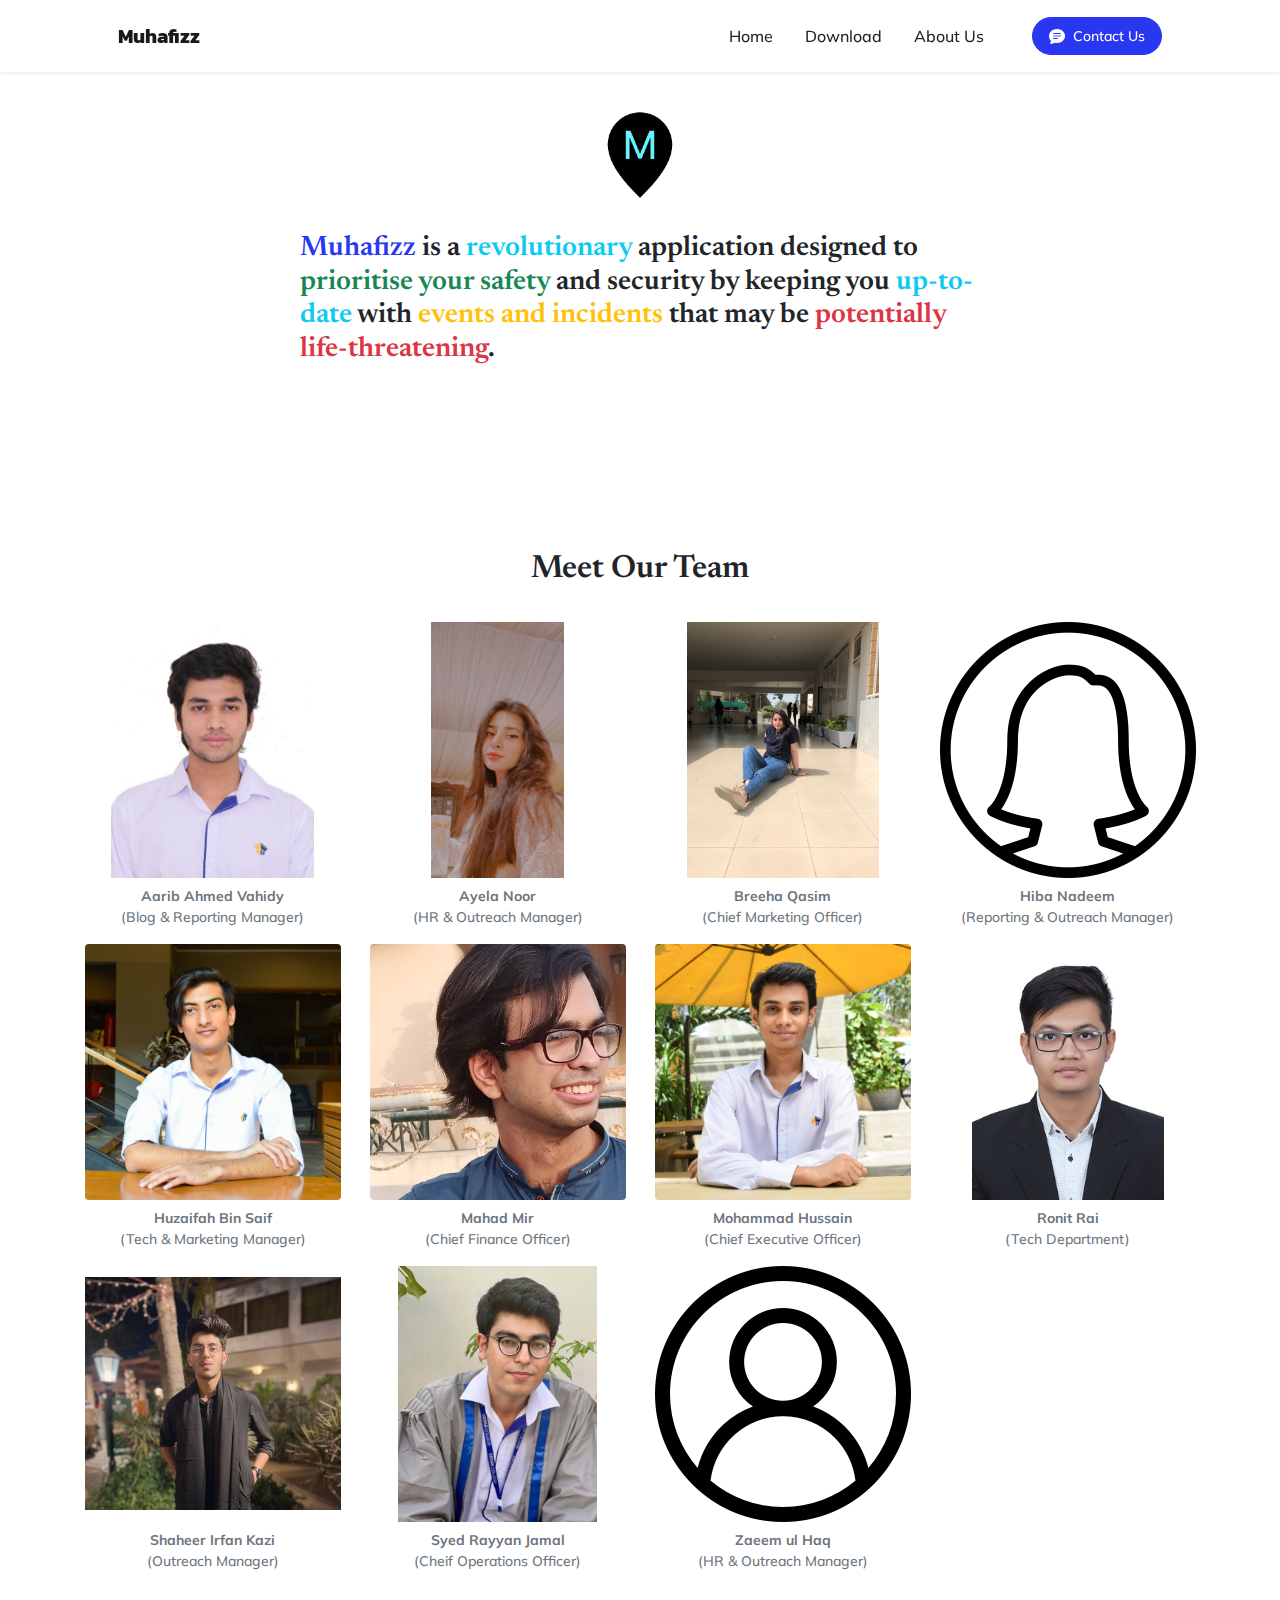
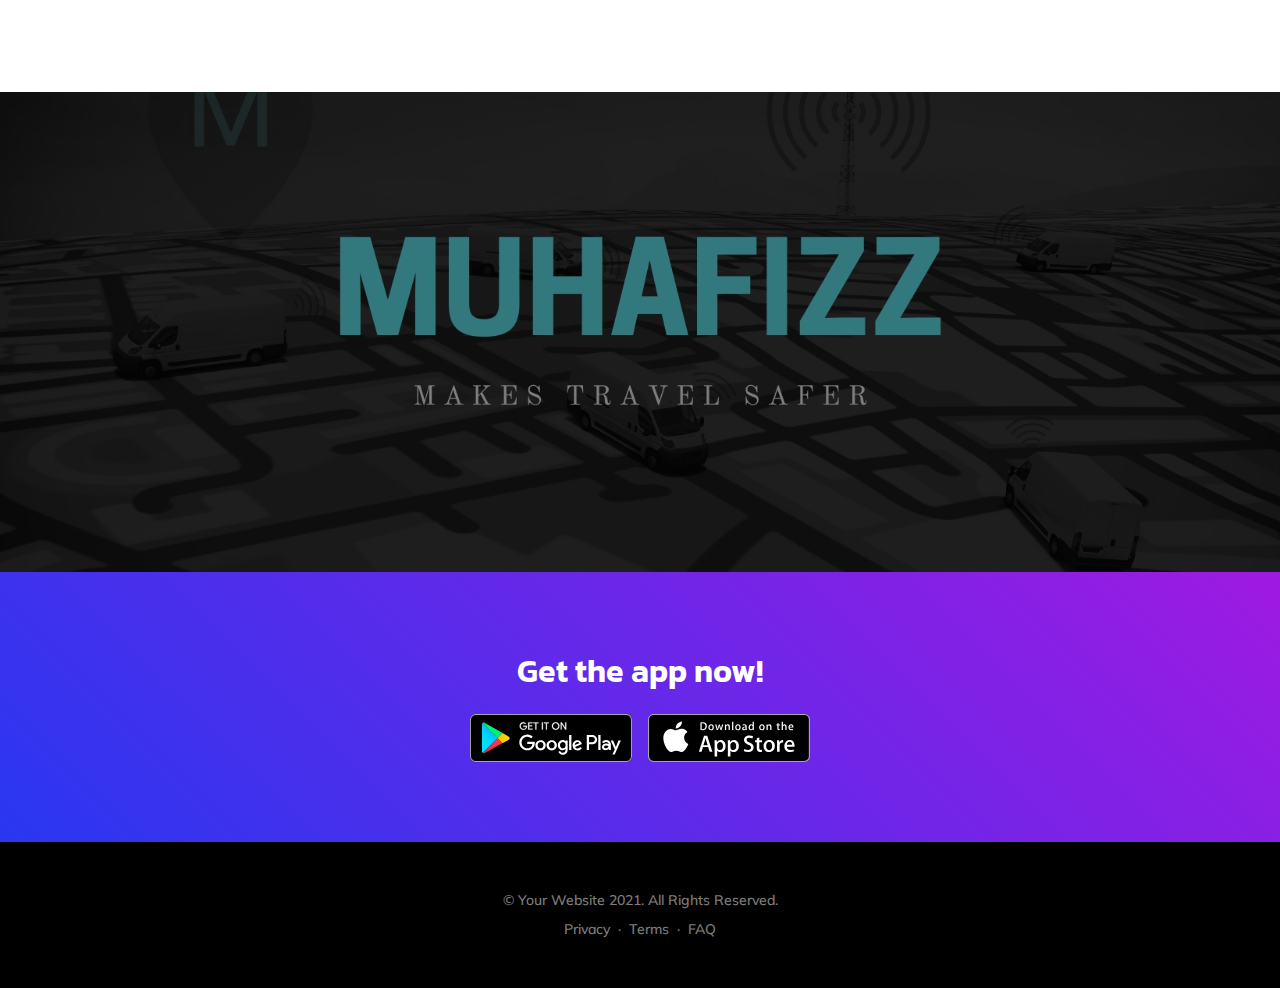
==== commit 68fdbfd5: "team updated" ====
--- a/about.html
+++ b/about.html
@@ -22,6 +22,16 @@
                  object-fit: scale-down;
                   background-color: white;
                    width: 256px;
+            }
+
+            .figure-caption{
+                text-align: left;
+            }
+
+            .figure{
+                
+                justify-content: center;
+                text-align-last: center;
             }
         </style>
     </head>
@@ -73,10 +83,10 @@
             <div class="row">
                 <figure class="figure col-lg-3 col-md-4 col-sm-6 col-6">
                     <img src="assets/img/Aarib-Ahmed-Vahidy.jpeg" class="figure-img img-fluid rounded" alt="Aarib Ahmed Vahidy">
-                    <figcaption class="figure-caption"><b>Aarib Ahmed Vahidy</b> <br> (Blog Writer & Reporting Manager)</figcaption>
+                    <figcaption class="figure-caption"><b>Aarib Ahmed Vahidy</b> <br> (Blog & Reporting Manager)</figcaption>
                 </figure>
                 <figure class="figure col-lg-3 col-md-4 col-sm-6 col-6">
-                    <img src="assets/img/ayela-noor.jpeg" class="figure-img img-fluid rounded" alt="Aarib Ahmed Vahidy">
+                    <img src="assets/img/ayela-noor.jpeg" class="figure-img img-fluid rounded" alt="Ayela Noor">
                     <figcaption class="figure-caption"><b>Ayela Noor</b> <br> (HR & Outreach Manager)</figcaption>
                 </figure>
                 <figure class="figure col-lg-3 col-md-4 col-sm-6 col-6">
@@ -84,19 +94,23 @@
                     <figcaption class="figure-caption"><b>Breeha Qasim</b> <br>(Chief Marketing Officer)</figcaption>
                 </figure>
                 <figure class="figure col-lg-3 col-md-4 col-sm-6 col-6">
-                    <img src="assets/img/def-female.png" class="figure-img img-fluid rounded" alt="Breeha Qasim">
+                    <img src="assets/img/def-female.png" class="figure-img img-fluid rounded" alt="Hiba Nadeem">
                     <figcaption class="figure-caption"><b>Hiba Nadeem</b> <br>(Reporting & Outreach Manager)</figcaption>
+                </figure>
+                <figure class="figure col-lg-3 col-md-4 col-sm-6 col-6">
+                    <img src="assets/img/huzaifah-bin-saif.jpeg" class="figure-img img-fluid rounded" alt="Huzaifah Bin Saif">
+                    <figcaption class="figure-caption"><b>Huzaifah Bin Saif</b> <br>(Tech & Marketing Manager)</figcaption>
                 </figure>
                 <figure class="figure col-lg-3 col-md-4 col-sm-6 col-6">
                     <img src="assets/img/mahad-mir.jpeg"  class="figure-img img-fluid rounded" alt="Mahad Mir">
                     <figcaption class="figure-caption"><b>Mahad Mir</b> <br> (Chief Finance Officer)</figcaption>
                 </figure>
                 <figure class="figure col-lg-3 col-md-4 col-sm-6 col-6">
-                    <img src="assets/img/mohammad-hussain.jfif"  class="figure-img img-fluid rounded" alt="Mahad Mir">
+                    <img src="assets/img/mohammad-hussain.jfif"  class="figure-img img-fluid rounded" alt="Mohammad Hussain">
                     <figcaption class="figure-caption"><b>Mohammad Hussain</b> <br> (Chief Executive Officer)</figcaption>
                 </figure>
                 <figure class="figure col-lg-3 col-md-4 col-sm-6 col-6">
-                    <img src="assets/img/ronit-rai.jpg"  class="figure-img img-fluid rounded" alt="Mahad Mir">
+                    <img src="assets/img/ronit-rai.jpg"  class="figure-img img-fluid rounded" alt="Ronit Rai">
                     <figcaption class="figure-caption"><b>Ronit Rai</b> <br> (Tech Department)</figcaption>
                 </figure>
                 <figure class="figure col-lg-3 col-md-4 col-sm-6 col-6">
@@ -104,7 +118,11 @@
                     <figcaption class="figure-caption"><b>Shaheer Irfan Kazi</b> <br>(Outreach Manager)</figcaption>
                 </figure>
                 <figure class="figure col-lg-3 col-md-4 col-sm-6 col-6">
-                    <img src="assets/img/def-male.png" class="figure-img img-fluid rounded" alt="Shaheer Irfan Kazi">
+                    <img src="assets/img/Syed-Rayyan-Jamal.jpeg" class="figure-img img-fluid rounded" alt="Syed Rayyan Jamal">
+                    <figcaption class="figure-caption"><b>Syed Rayyan Jamal</b> <br>(Cheif Operations Officer)</figcaption>
+                </figure>
+                <figure class="figure col-lg-3 col-md-4 col-sm-6 col-6">
+                    <img src="assets/img/def-male.png" class="figure-img img-fluid rounded" alt="Zaeem ul Haq">
                     <figcaption class="figure-caption"><b>Zaeem ul Haq</b> <br>(HR & Outreach Manager)</figcaption>
                 </figure>
                 
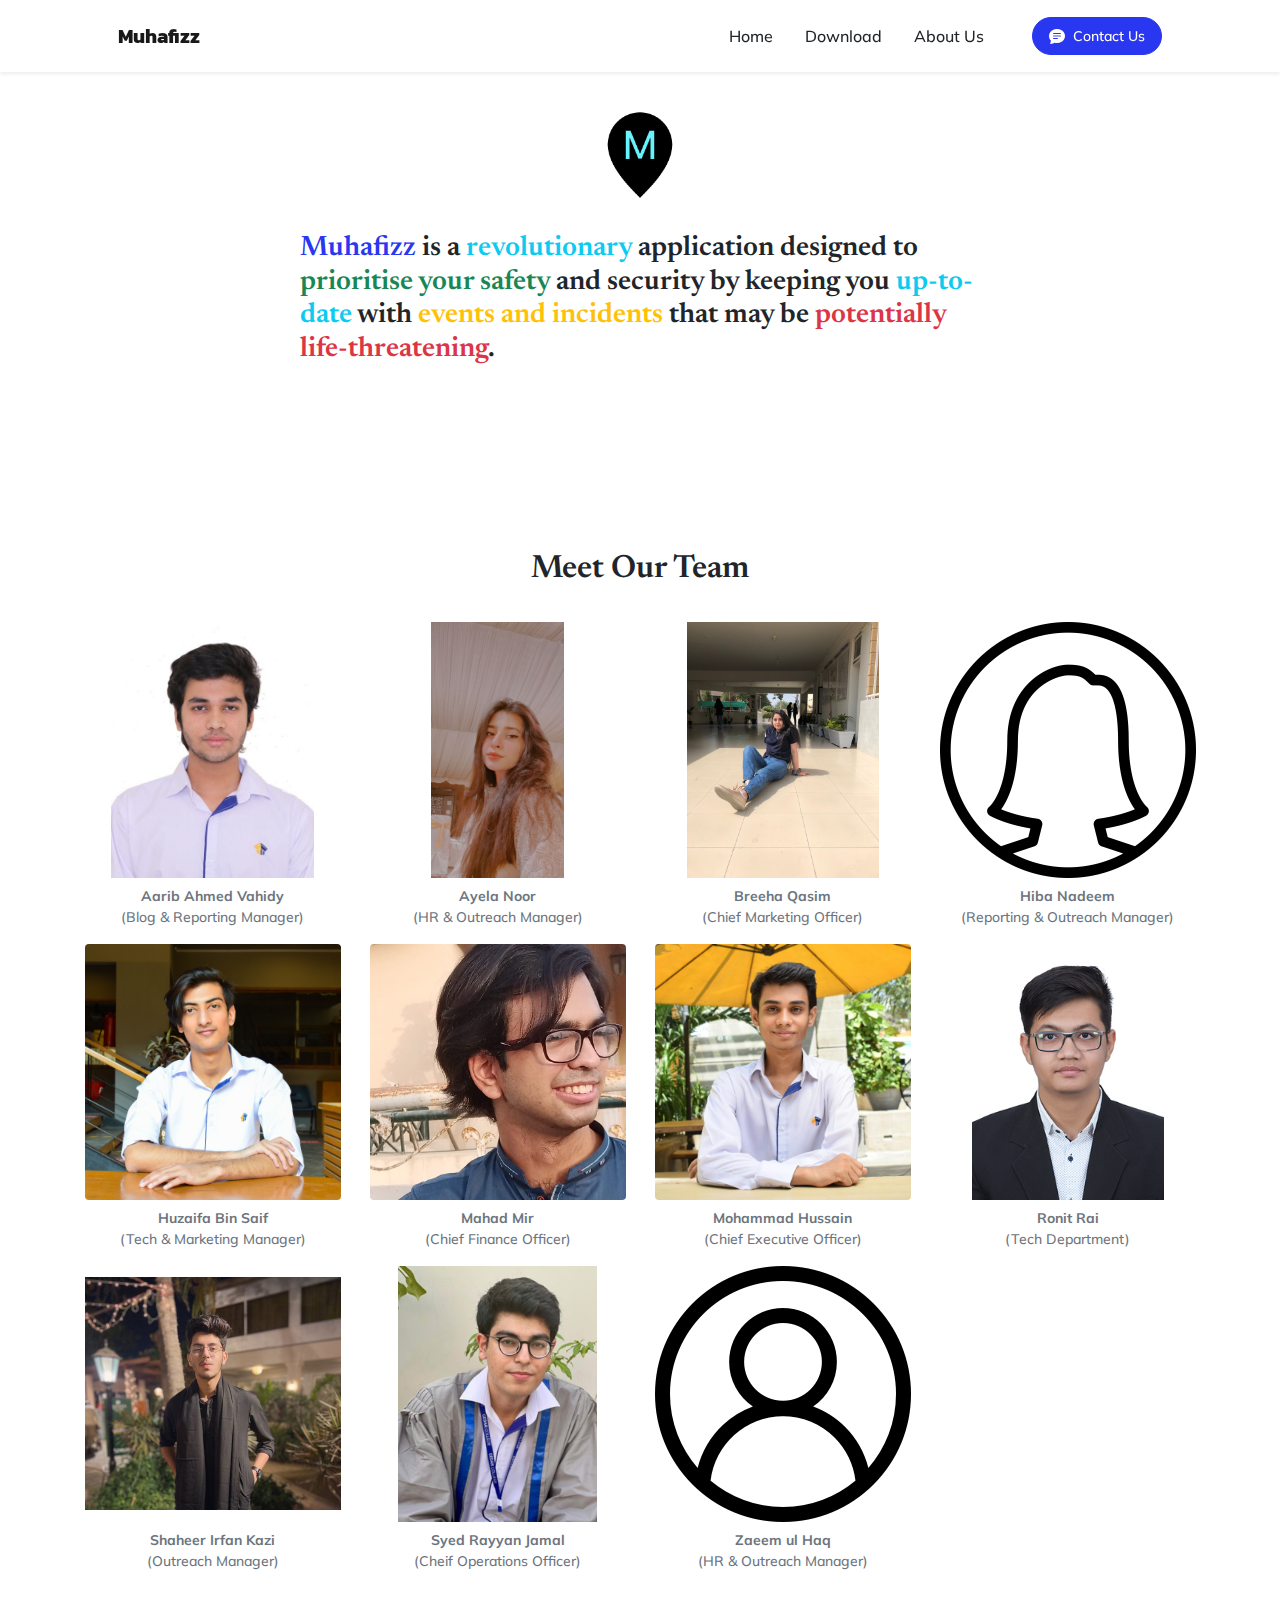
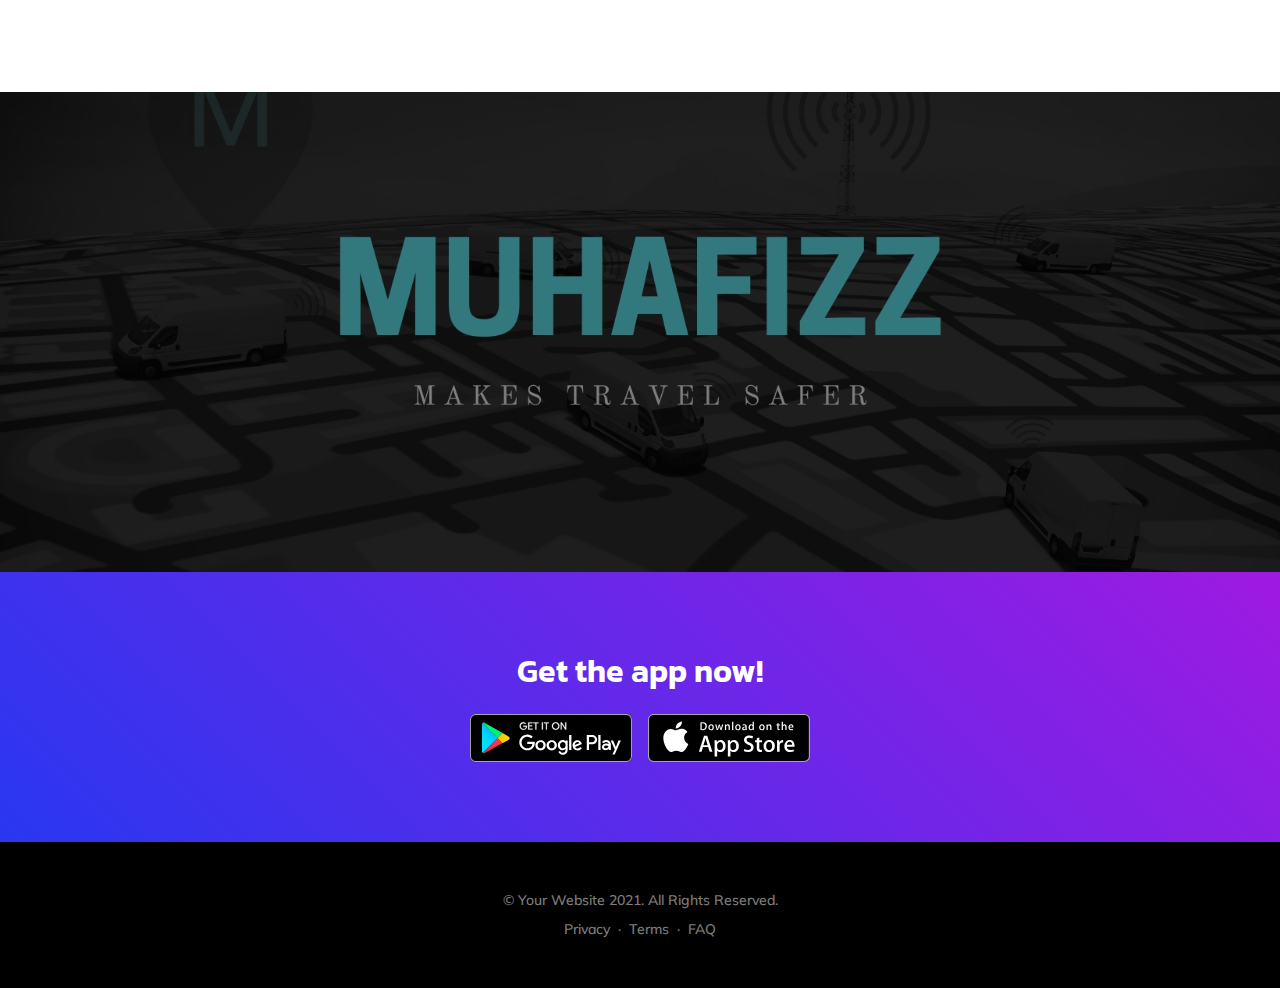
==== commit 6f27d4f0: "Update about.html" ====
--- a/about.html
+++ b/about.html
@@ -99,7 +99,7 @@
                 </figure>
                 <figure class="figure col-lg-3 col-md-4 col-sm-6 col-6">
                     <img src="assets/img/huzaifah-bin-saif.jpeg" class="figure-img img-fluid rounded" alt="Huzaifah Bin Saif">
-                    <figcaption class="figure-caption"><b>Huzaifah Bin Saif</b> <br>(Tech & Marketing Manager)</figcaption>
+                    <figcaption class="figure-caption"><b>Huzaifa Bin Saif</b> <br>(Tech & Marketing Manager)</figcaption>
                 </figure>
                 <figure class="figure col-lg-3 col-md-4 col-sm-6 col-6">
                     <img src="assets/img/mahad-mir.jpeg"  class="figure-img img-fluid rounded" alt="Mahad Mir">
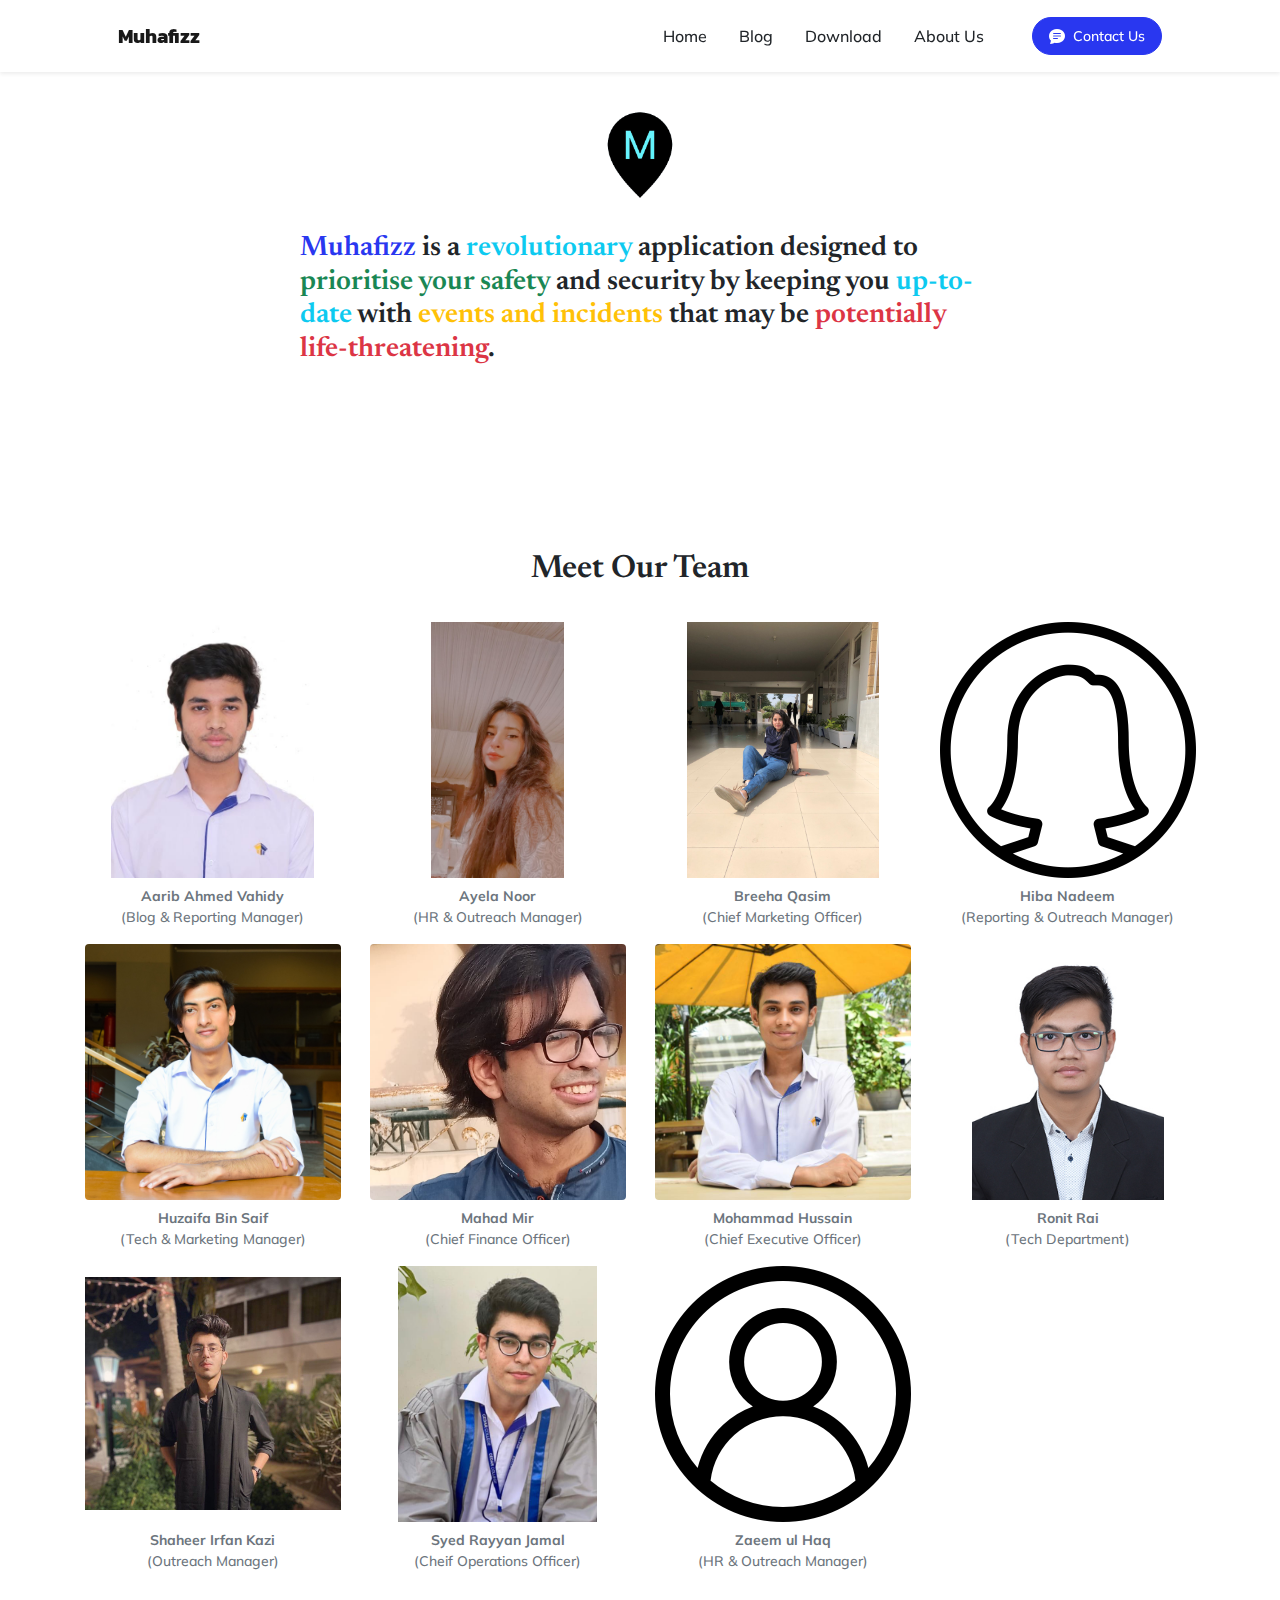
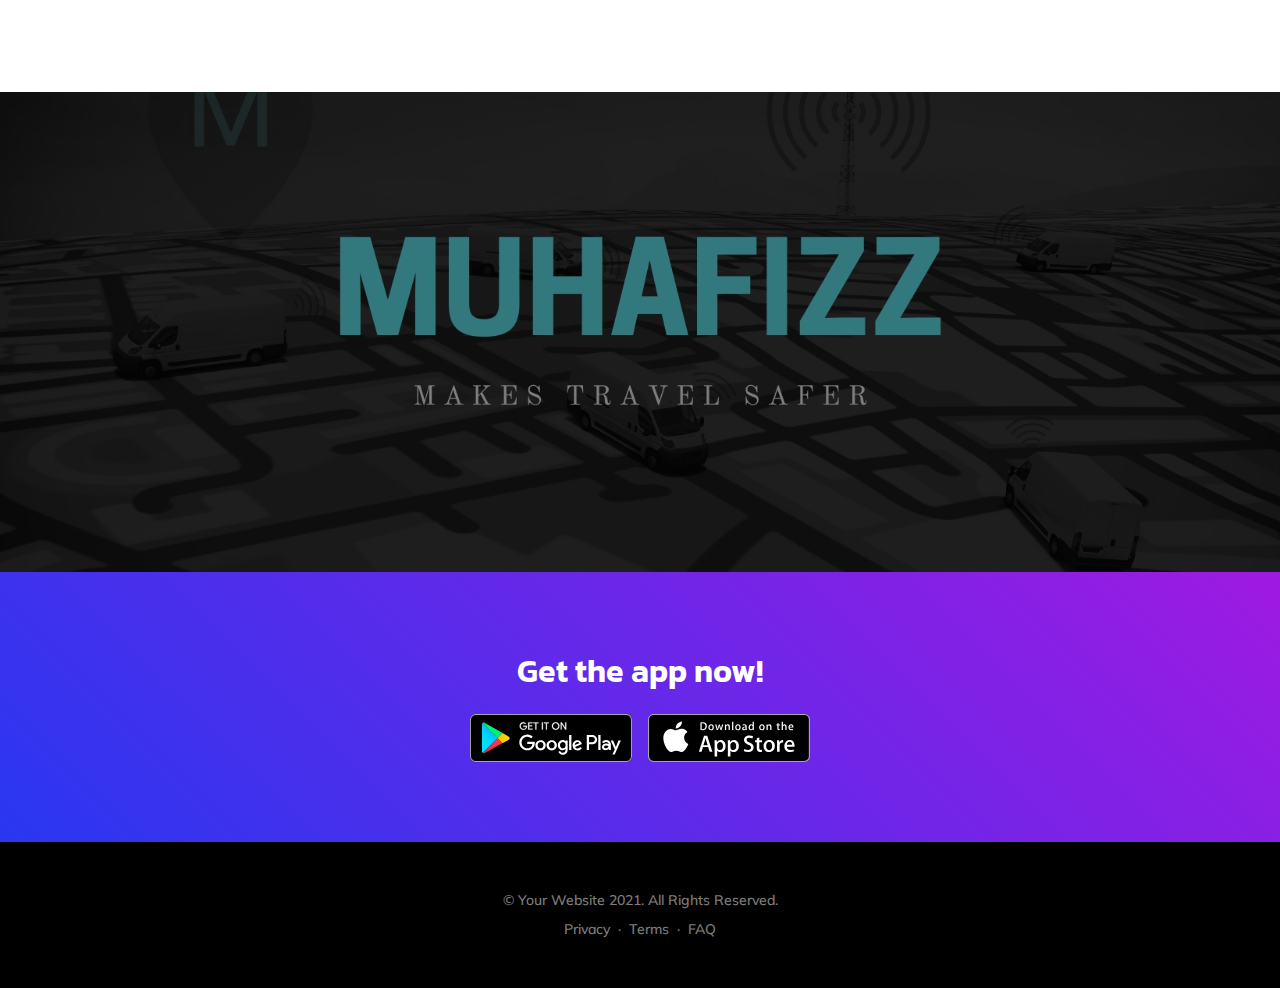
==== commit 7c863e24: "blog activated" ====
--- a/about.html
+++ b/about.html
@@ -47,7 +47,7 @@
                 <div class="collapse navbar-collapse" id="navbarResponsive">
                     <ul class="navbar-nav ms-auto me-4 my-3 my-lg-0">
                         <li class="nav-item"><a class="nav-link me-lg-3" href="index.html">Home</a></li>
-                        <!-- <li class="nav-item"><a class="nav-link me-lg-3" target="_blank" href="muhafizz.blogspot.com">Blog</a></li>-->
+                        <li class="nav-item"><a class="nav-link me-lg-3" target="_blank" href="muhafizz.blogspot.com">Blog</a></li>
                         <li class="nav-item"><a class="nav-link me-lg-3" href="index.html#download">Download</a></li>
                         <li class="nav-item"><a class="nav-link me-lg-3" href="about.html">About Us</a></li>
                     </ul>
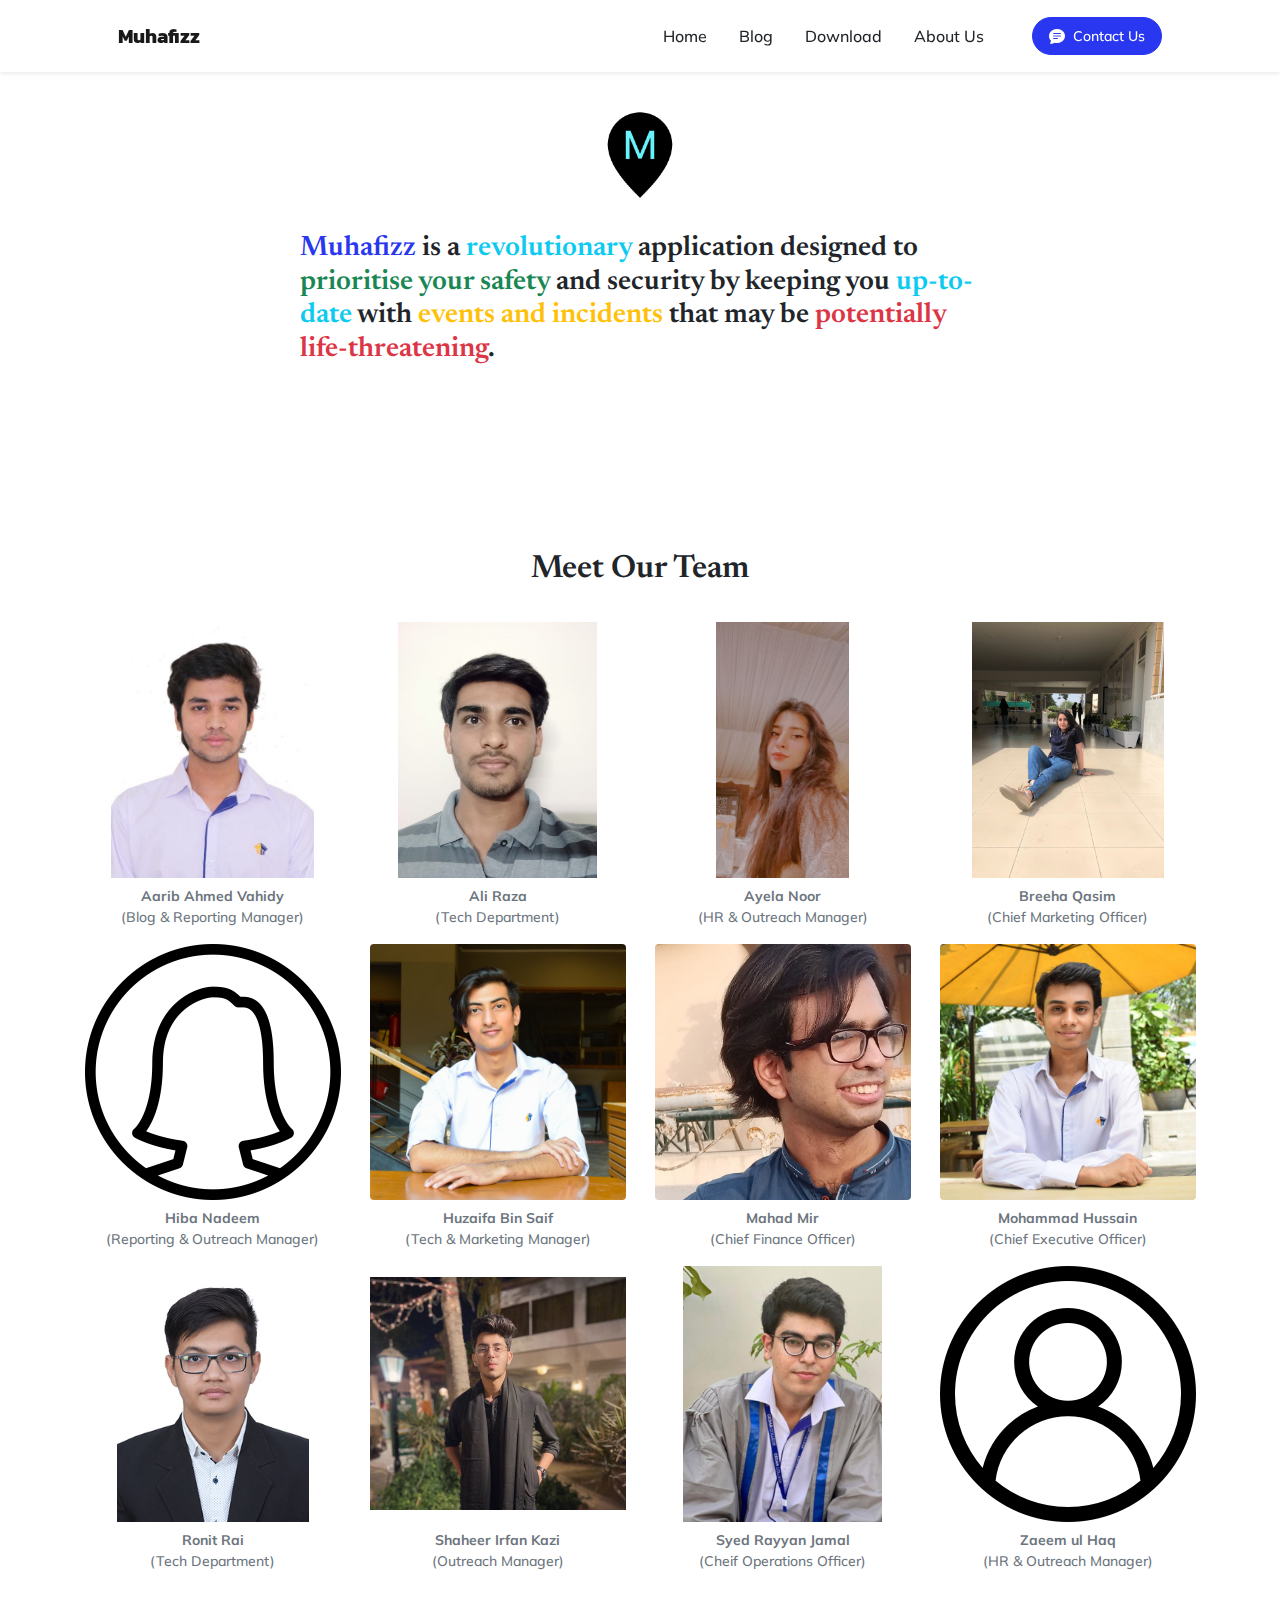
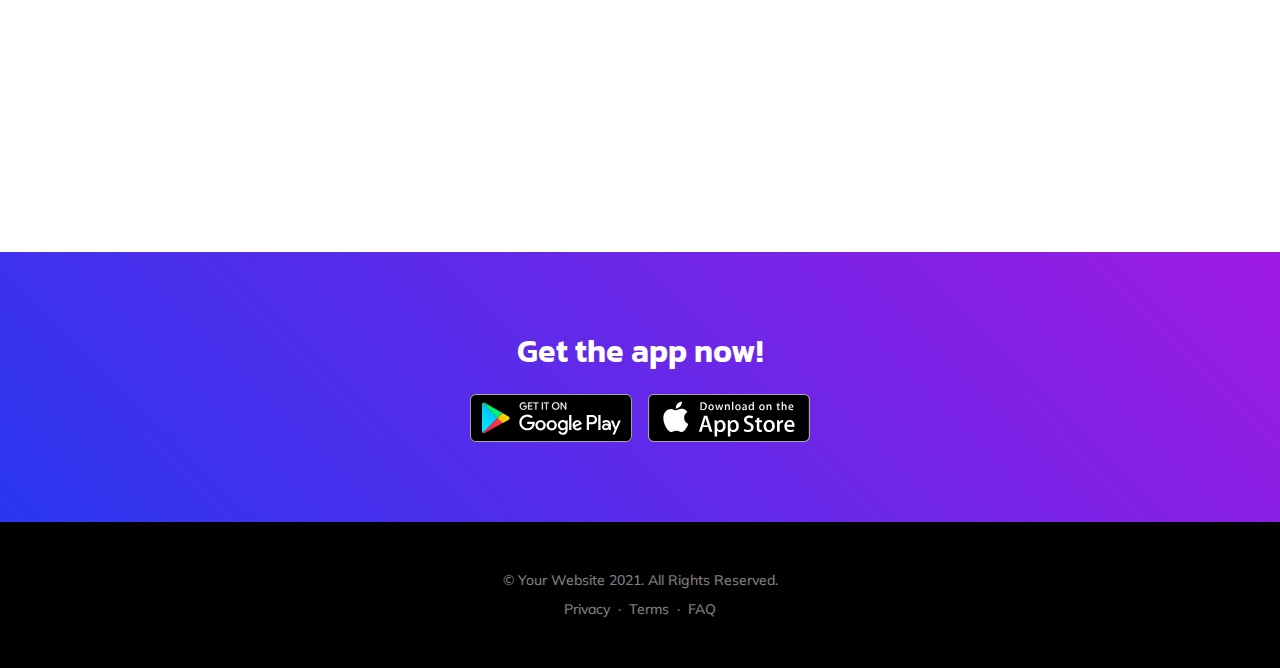
==== commit b46dfb5e: "team update" ====
--- a/about.html
+++ b/about.html
@@ -84,6 +84,10 @@
                 <figure class="figure col-lg-3 col-md-4 col-sm-6 col-6">
                     <img src="assets/img/Aarib-Ahmed-Vahidy.jpeg" class="figure-img img-fluid rounded" alt="Aarib Ahmed Vahidy">
                     <figcaption class="figure-caption"><b>Aarib Ahmed Vahidy</b> <br> (Blog & Reporting Manager)</figcaption>
+                </figure>
+                <figure class="figure col-lg-3 col-md-4 col-sm-6 col-6">
+                    <img src="assets/img/ali-raza.jpeg" class="figure-img img-fluid rounded" alt="Ali Raza">
+                    <figcaption class="figure-caption"><b>Ali Raza</b> <br> (Tech Department)</figcaption>
                 </figure>
                 <figure class="figure col-lg-3 col-md-4 col-sm-6 col-6">
                     <img src="assets/img/ayela-noor.jpeg" class="figure-img img-fluid rounded" alt="Ayela Noor">
--- a/css/styles.css
+++ b/css/styles.css
@@ -11394,13 +11394,15 @@
   height: 100%;
 }
 
-section.cta {
-  position: relative;
-  padding: 15rem 0;
-  background-image: url('../assets/img/1.jpeg');
-  background-position: center;
-  background-size: cover;
-}
+#ctaimg{
+  opacity: 100%;
+  cursor: pointer;
+}
+
+#ctaimg:hover{
+  opacity: 75%;
+}
+
 section.cta .cta-content {
   position: relative;
   z-index: 1;
@@ -11412,7 +11414,7 @@
   left: 0;
   width: 100%;
   height: 100%;
-  background: rgba(0, 0, 0, 0.5);
+  
 }
 
 .icon-feature {
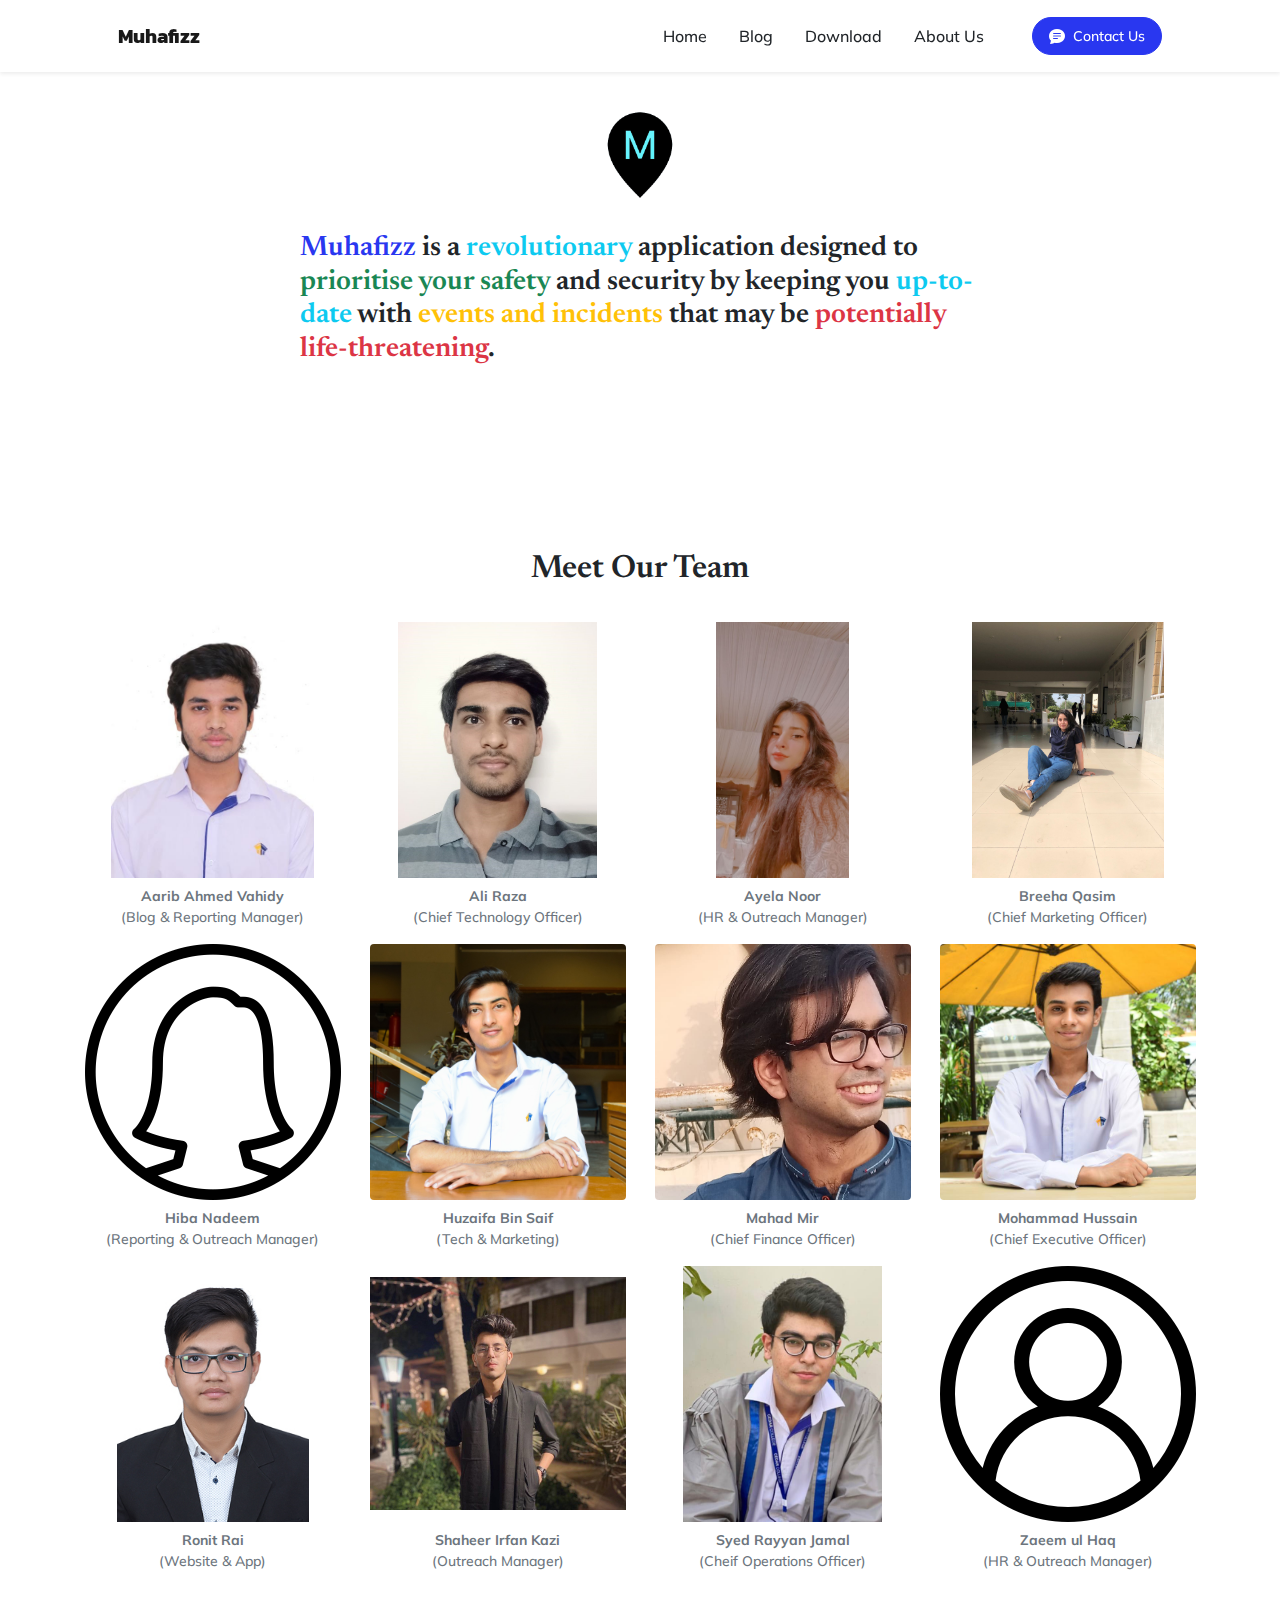
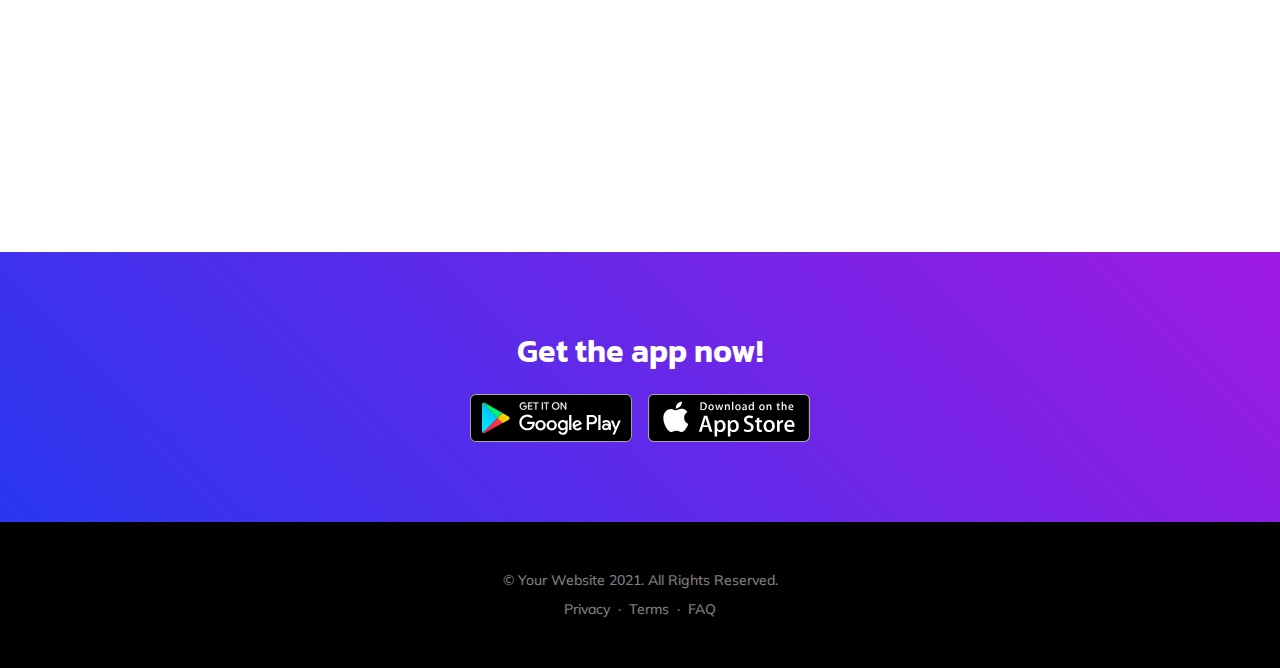
==== commit 9cdb4245: "updated roles" ====
--- a/about.html
+++ b/about.html
@@ -87,7 +87,7 @@
                 </figure>
                 <figure class="figure col-lg-3 col-md-4 col-sm-6 col-6">
                     <img src="assets/img/ali-raza.jpeg" class="figure-img img-fluid rounded" alt="Ali Raza">
-                    <figcaption class="figure-caption"><b>Ali Raza</b> <br> (Tech Department)</figcaption>
+                    <figcaption class="figure-caption"><b>Ali Raza</b> <br> (Chief Technology Officer)</figcaption>
                 </figure>
                 <figure class="figure col-lg-3 col-md-4 col-sm-6 col-6">
                     <img src="assets/img/ayela-noor.jpeg" class="figure-img img-fluid rounded" alt="Ayela Noor">
@@ -103,7 +103,7 @@
                 </figure>
                 <figure class="figure col-lg-3 col-md-4 col-sm-6 col-6">
                     <img src="assets/img/huzaifah-bin-saif.jpeg" class="figure-img img-fluid rounded" alt="Huzaifah Bin Saif">
-                    <figcaption class="figure-caption"><b>Huzaifa Bin Saif</b> <br>(Tech & Marketing Manager)</figcaption>
+                    <figcaption class="figure-caption"><b>Huzaifa Bin Saif</b> <br>(Tech & Marketing)</figcaption>
                 </figure>
                 <figure class="figure col-lg-3 col-md-4 col-sm-6 col-6">
                     <img src="assets/img/mahad-mir.jpeg"  class="figure-img img-fluid rounded" alt="Mahad Mir">
@@ -115,7 +115,7 @@
                 </figure>
                 <figure class="figure col-lg-3 col-md-4 col-sm-6 col-6">
                     <img src="assets/img/ronit-rai.jpg"  class="figure-img img-fluid rounded" alt="Ronit Rai">
-                    <figcaption class="figure-caption"><b>Ronit Rai</b> <br> (Tech Department)</figcaption>
+                    <figcaption class="figure-caption"><b>Ronit Rai</b> <br> (Website & App)</figcaption>
                 </figure>
                 <figure class="figure col-lg-3 col-md-4 col-sm-6 col-6">
                     <img src="assets/img/Shaheer-irfan-kazi.jpeg" class="figure-img img-fluid rounded" alt="Shaheer Irfan Kazi">
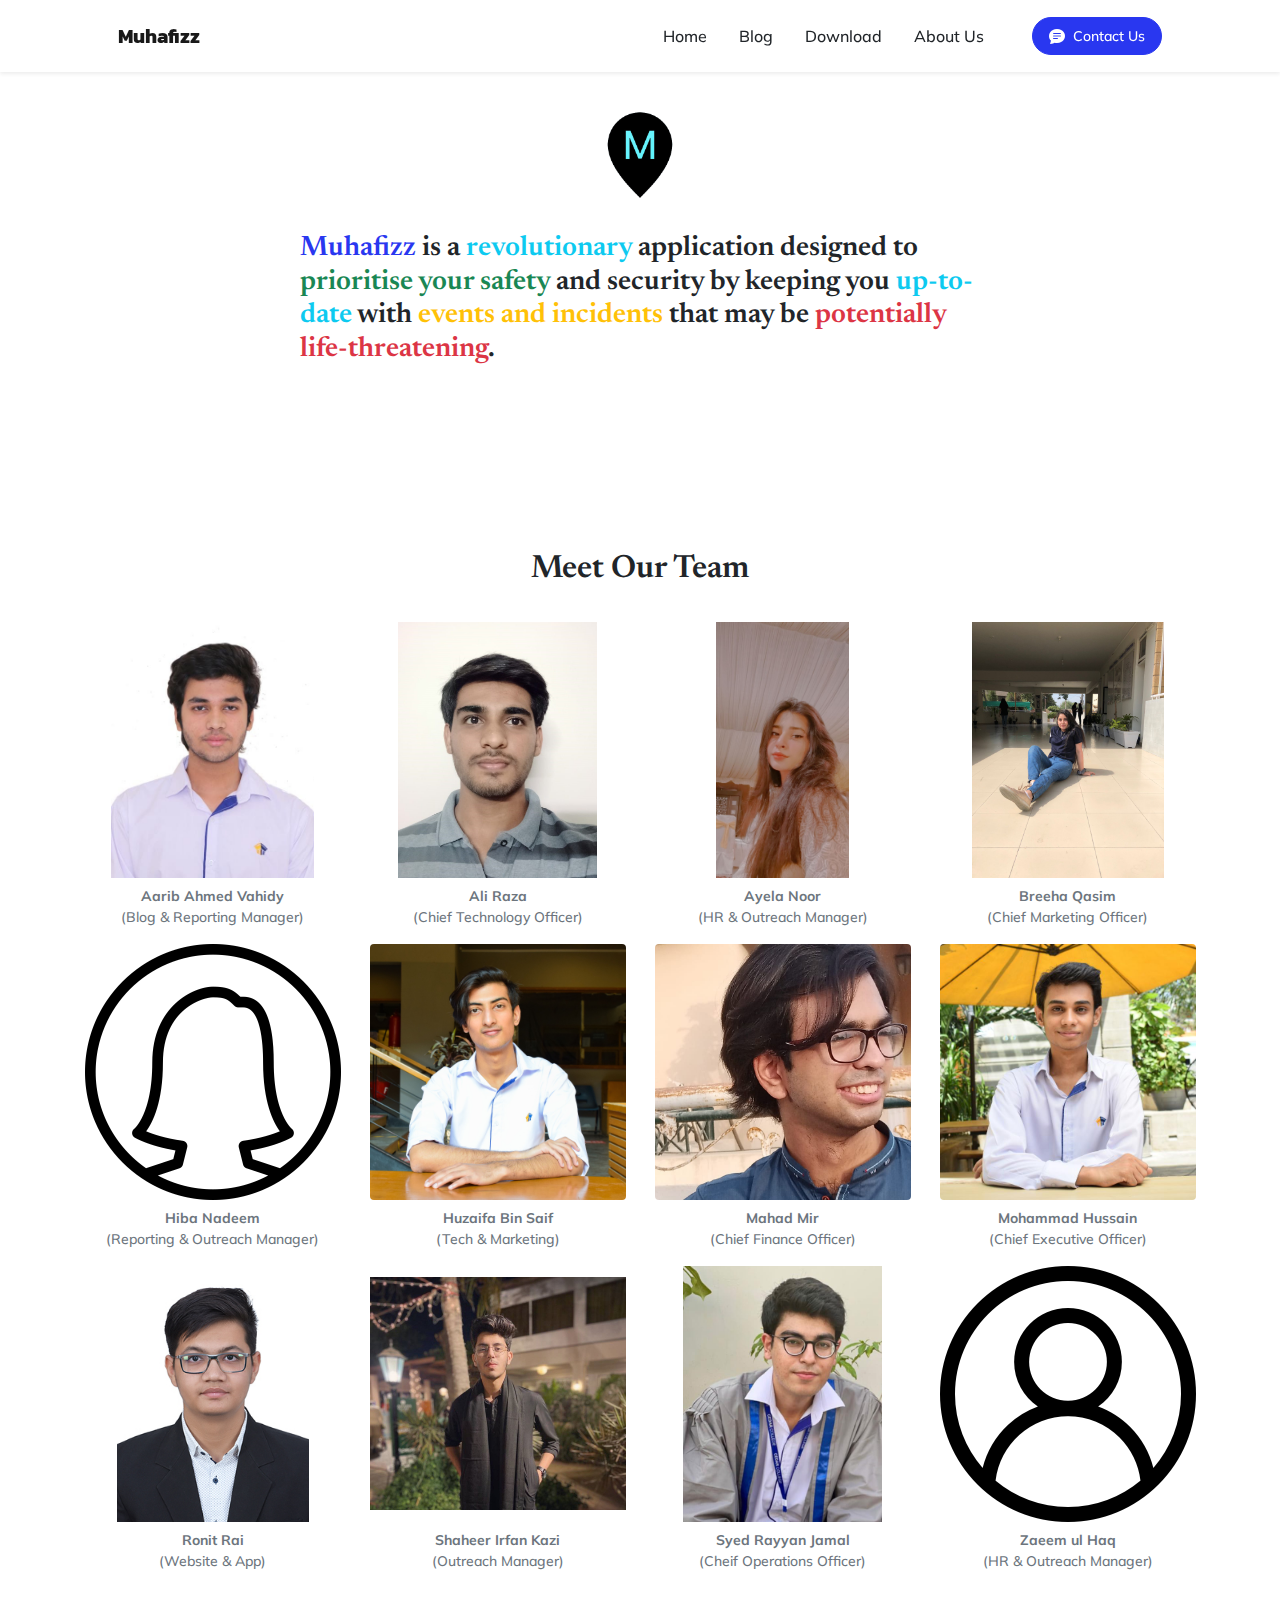
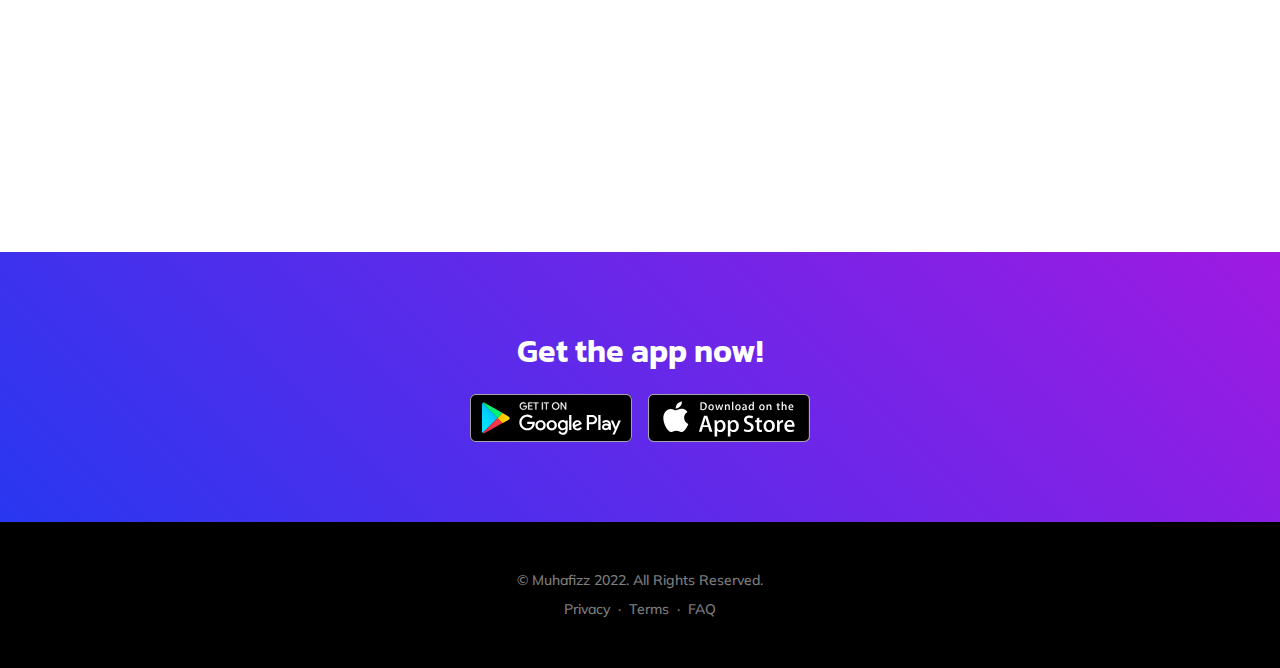
==== commit 84255066: "App Link Updated" ====
--- a/about.html
+++ b/about.html
@@ -47,7 +47,7 @@
                 <div class="collapse navbar-collapse" id="navbarResponsive">
                     <ul class="navbar-nav ms-auto me-4 my-3 my-lg-0">
                         <li class="nav-item"><a class="nav-link me-lg-3" href="index.html">Home</a></li>
-                        <li class="nav-item"><a class="nav-link me-lg-3" target="_blank" href="muhafizz.blogspot.com">Blog</a></li>
+                        <li class="nav-item"><a class="nav-link me-lg-3" target="_blank" href="https://muhafizz.blogspot.com/">Blog</a></li>
                         <li class="nav-item"><a class="nav-link me-lg-3" href="index.html#download">Download</a></li>
                         <li class="nav-item"><a class="nav-link me-lg-3" href="about.html">About Us</a></li>
                     </ul>
@@ -152,16 +152,33 @@
             <div class="container px-5">
                 <h2 class="text-center text-white font-alt mb-4">Get the app now!</h2>
                 <div class="d-flex flex-column flex-lg-row align-items-center justify-content-center">
-                    <a class="me-lg-3 mb-4 mb-lg-0" href="#!"><img class="app-badge" src="assets/img/google-play-badge.svg" alt="..." /></a>
-                    <a href="#!"><img class="app-badge" src="assets/img/app-store-badge.svg" alt="..." /></a>
+                    <a class="me-lg-3 mb-4 mb-lg-0" target="_blank" href="https://play.google.com/store/apps/details?id=com.muhafizz.muhafizzapp"><img class="app-badge" src="assets/img/google-play-badge.svg" alt="..." /></a>
+                    <a data-bs-toggle="modal" data-bs-target="#ComingSoonModal" href="#!"><img class="app-badge" src="assets/img/app-store-badge.svg" alt="..." /></a>
                 </div>
             </div>
         </section>
+
+        <div class="modal fade" id="ComingSoonModal" tabindex="-1" aria-labelledby="ComingSoonModalLabel" aria-hidden="true">
+            <div class="modal-dialog modal-dialog-centered">
+                <div class="modal-content">
+                    <div class="modal-header bg-gradient-primary-to-secondary p-4">
+                        <h5 class="modal-title font-alt text-white" id="feedbackModalLabel">Coming Soon</h5>
+                        <button class="btn-close btn-close-white" type="button" data-bs-dismiss="modal" aria-label="Close"></button>
+                    </div>
+                    <div class="modal-body border-0 p-4">
+                        <center>
+                        <img src="assets/img/undraw_under_construction_-46-pa.svg" width="400px" alt=""> <hr>
+                        <h5><span class="text-primary">iOS</span> App Is <span class="text-secondary">In Development</span>. <br> <span class="text-danger">Coming Soon! </span>Stay Tuned.</h5>
+                    </center>
+                    </div>
+                </div>
+            </div>
+        </div>
         <!-- Footer-->
         <footer class="bg-black text-center py-5">
             <div class="container px-5">
                 <div class="text-white-50 small">
-                    <div class="mb-2">&copy; Your Website 2021. All Rights Reserved.</div>
+                    <div class="mb-2">&copy; Muhafizz 2022. All Rights Reserved.</div>
                     <a href="#!">Privacy</a>
                     <span class="mx-1">&middot;</span>
                     <a href="#!">Terms</a>
@@ -179,7 +196,7 @@
                         <button class="btn-close btn-close-white" type="button" data-bs-dismiss="modal" aria-label="Close"></button>
                     </div>
                     <div class="modal-body border-0 p-4">
-                        <p>Official Email: muhafizz.2021@gmail.com</p>
+                        <p>Official Email: <a href="mailto:muhafizz.2021@gmail.com">muhafizz.2021@gmail.com</a></p>
             <p>Alternate Contact Links: <a target="_blank" href="https://linktr.ee/muhafizzofficial">Linktree</a></p>
                     </div>
                 </div>
--- a/css/styles.css
+++ b/css/styles.css
@@ -78,6 +78,26 @@
   -webkit-tap-highlight-color: rgba(0, 0, 0, 0);
 }
 
+/* width */
+::-webkit-scrollbar {
+  width: 0.5rem;
+}
+
+/* Track */
+::-webkit-scrollbar-track {
+  background: white; 
+}
+ 
+/* Handle */
+::-webkit-scrollbar-thumb {
+  background: cyan; 
+}
+
+/* Handle on hover */
+::-webkit-scrollbar-thumb:hover {
+  background: #009999; 
+}
+
 hr {
   margin: 1rem 0;
   color: inherit;
@@ -11409,13 +11429,14 @@
 }
 section.cta:before {
   content: "";
-  position: absolute;
   top: 0;
   left: 0;
   width: 100%;
   height: 100%;
   
 }
+
+
 
 .icon-feature {
   font-size: 4rem;
